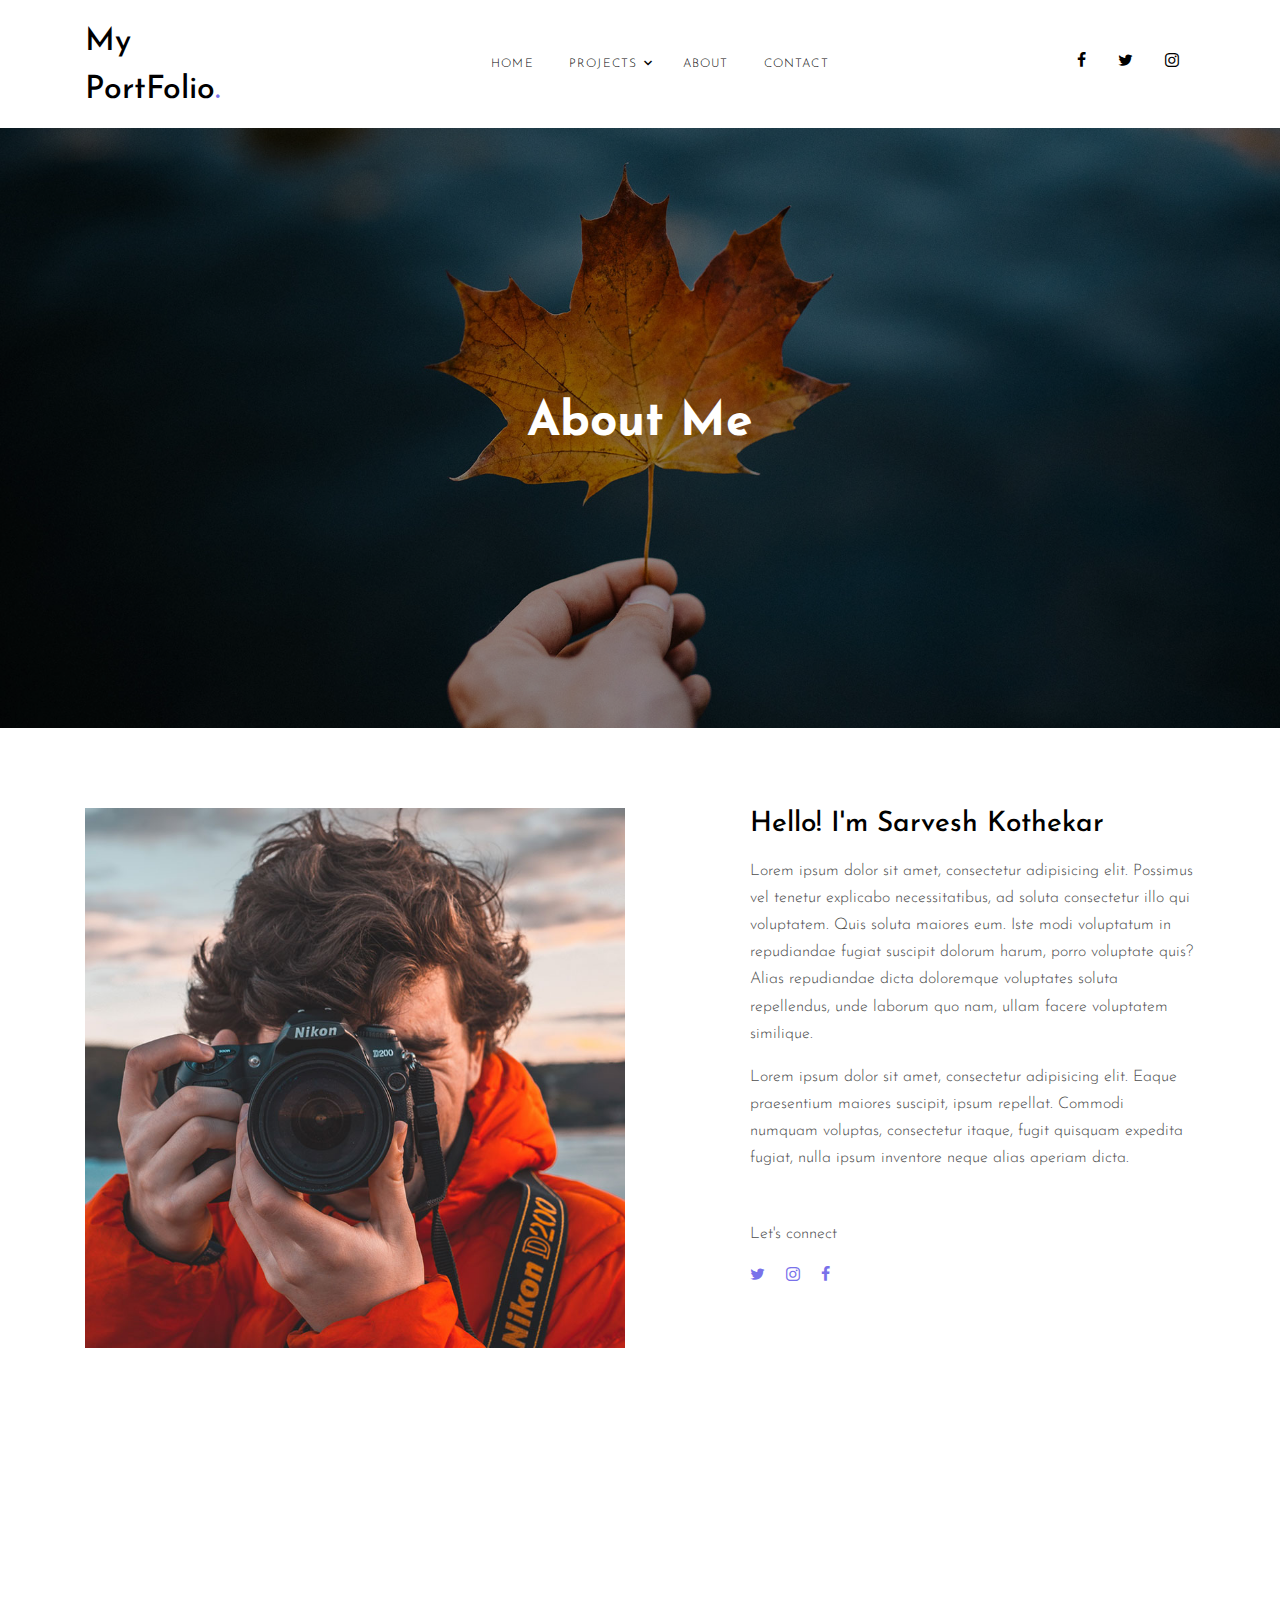
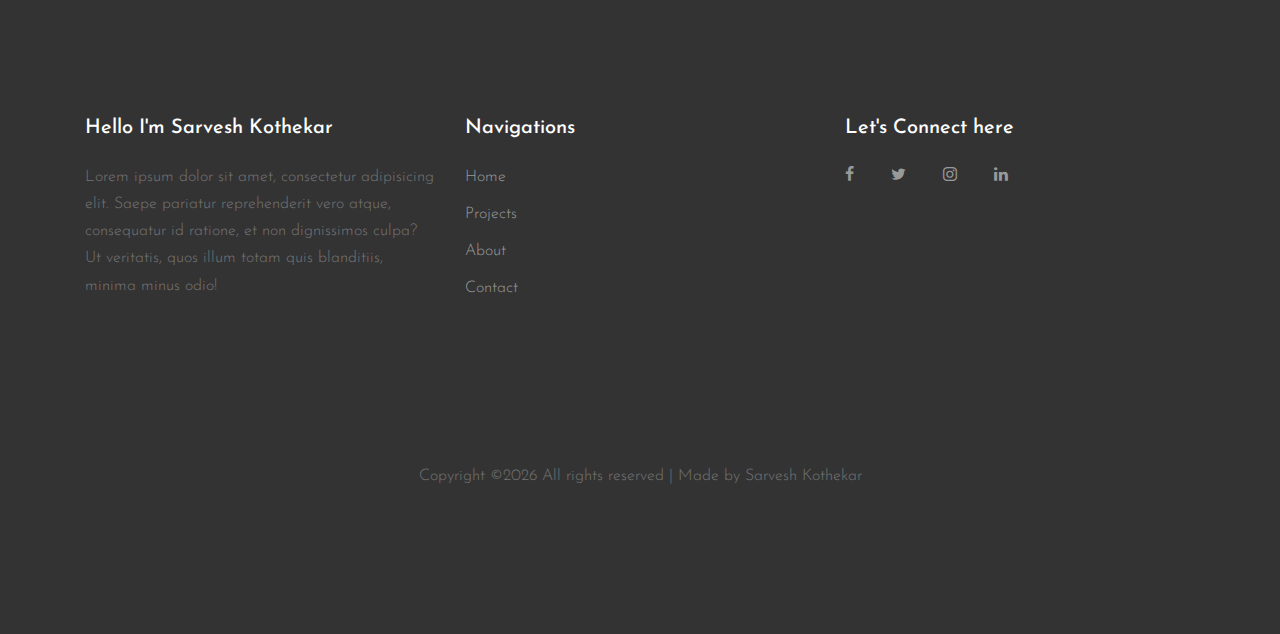
==== about.html @ d14c6260 "second commit" ====
<!DOCTYPE html>
<html lang="en">
  <head>
    <title>Sarvesh Kothekar</title>
    <!-- adding icon here-->
    <link rel = "icon" href =  
    "https://media.geeksforgeeks.org/wp-content/cdn-uploads/gfg_200X200.png" 
            type = "image/x-icon"> 
    <meta charset="utf-8">
    <meta name="viewport" content="width=device-width, initial-scale=1, shrink-to-fit=no">

    <link href="https://fonts.googleapis.com/css?family=Josefin+Sans:300i,400,700" rel="stylesheet">
    <link rel="stylesheet" href="fonts/icomoon/style.css">

    <link rel="stylesheet" href="css/bootstrap.min.css">
    <link rel="stylesheet" href="css/magnific-popup.css">
    <link rel="stylesheet" href="css/jquery-ui.css">
    <link rel="stylesheet" href="css/owl.carousel.min.css">
    <link rel="stylesheet" href="css/owl.theme.default.min.css">

    <link rel="stylesheet" href="css/lightgallery.min.css">    
    
    <link rel="stylesheet" href="css/bootstrap-datepicker.css">

    <link rel="stylesheet" href="fonts/flaticon/font/flaticon.css">
    
    <link rel="stylesheet" href="css/swiper.css">

    <link rel="stylesheet" href="css/aos.css">

    <link rel="stylesheet" href="css/style.css">

     <script type="text/javascript" src="js/jquery-3.3.1.min.js"></script>
  <script>
      $(function(){
        $("#footer").load("footer.html")
      });
  </script>
    
  </head>
  <body>
  
  <div class="site-wrap">

    
    <div class="site-mobile-menu">
      <div class="site-mobile-menu-header">
        <div class="site-mobile-menu-close mt-3">
          <span class="icon-close2 js-menu-toggle"></span>
        </div>
      </div>
      <div class="site-mobile-menu-body"></div>
    </div>
    <header class="site-navbar py-3" role="banner">
      <div class="container">
        <div class="row align-items-center">
        
          <div class="col-6 col-xl-2">
            <h1 class="mb-0"><a href="index.html" class="text-black h2 mb-0">My PortFolio<span class="text-primary">.</span></a></h1>
          </div>
          <div class="col-10 col-md-8 d-none d-xl-block">
            <nav class="site-navigation position-relative text-right text-lg-center" role="navigation">
  
              <ul class="site-menu js-clone-nav mx-auto d-none d-lg-block">
                <li ><a href="index.html">Home</a></li>
                <li class="has-children">
                  <a href="#">Projects</a>
                  <ul class="dropdown">
                    <li><a href="appDevPage.html">App development</a></li>
                    <li><a href="graphicPage.html">Graphics</a></li>
                  </ul>
                </li>
              
                <li><a href="about.html">About</a></li>
                <li><a href="contact.html">Contact</a></li>
              </ul>
            </nav>
          </div>
  
          <div class="col-6 col-xl-2 text-right">
            <div class="d-none d-xl-inline-block">
              <ul class="site-menu js-clone-nav ml-auto list-unstyled d-flex text-right mb-0" data-class="social">
                <li>
                  <a href="https://www.facebook.com/sarvesh.kothekar/" class="pl-0 pr-3" target="_blank"><span class="icon-facebook"></span></a>
                </li>
                <li>
                  <a href="https://twitter.com/KothekarSarvesh" class="pl-3 pr-3" target="_blank"><span class="icon-twitter"></span></a>
                </li>
                <li>
                  <a href="https://www.instagram.com/_bunty_07/" class="pl-3 pr-3" target="_blank"><span class="icon-instagram"></span></a>
                </li>
          
              </ul>
            </div>
  
            <div class="d-inline-block d-xl-none ml-md-0 mr-auto py-3" style="position: relative; top: 3px;"><a href="#" class="site-menu-toggle js-menu-toggle text-black"><span class="icon-menu h3"></span></a></div>
  
          </div>

        </div>
      </div>
      </header>


    <div class="site-blocks-cover overlay inner-page-cover" style="background-image: url('images/hero_bg_2.jpg');" data-stellar-background-ratio="0.5">
      <div class="container">
        <div class="row align-items-center justify-content-center">
          <div class="col-md-7 text-center" data-aos="fade-up">
            <h1>About Me</h1>
          </div>
        </div>
      </div>
    </div>

  

    <div class="site-section" data-aos="fade">
      <div class="container">
        <div class="row mb-5">
            <div class="col-md-6  mb-5">
              <img src="images/person_7.jpg" alt="Images" class="img-fluid">
            </div>
            <div class="col-md-5 ml-auto">
              <h3 class="text-black mb-3">Hello! I'm Sarvesh Kothekar</h3>
              <p>Lorem ipsum dolor sit amet, consectetur adipisicing elit. Possimus vel tenetur explicabo necessitatibus, ad soluta consectetur illo qui voluptatem. Quis soluta maiores eum. Iste modi voluptatum in repudiandae fugiat suscipit dolorum harum, porro voluptate quis? Alias repudiandae dicta doloremque voluptates soluta repellendus, unde laborum quo nam, ullam facere voluptatem similique.</p>
              <p>Lorem ipsum dolor sit amet, consectetur adipisicing elit. Eaque praesentium maiores suscipit, ipsum repellat. Commodi numquam voluptas, consectetur itaque, fugit quisquam expedita fugiat, nulla ipsum inventore neque alias aperiam dicta.</p>
              <p class="mt-5 mb-3">Let's connect</p>
              <p>
                <a href="https://twitter.com/KothekarSarvesh" class="pr-2"><span class="icon-twitter"></span></a>
                <a href="https://www.instagram.com/_bunty_07/" class="p-2"><span class="icon-instagram"></span></a>
                <a href="https://www.facebook.com/sarvesh.kothekar" class="p-2"><span class="icon-facebook"></span></a>
              </p>
            </div>
          </div>
      </div>
    </div>

    <div class="site-section pt-0" data-aos="fade">
      <div class="container">
        <div class="row">
          <div class="col-md-12 mb-5">
            <h2 class="text-black">My Skills</h2>
          </div>
        </div>
        <div class="row">
          <div class="col-md-12">
            <h2 class="h5">Android development(java)</h2>
            <div class="progress mb-4">
              <div class="progress-bar" role="progressbar" style="width: 80%;" aria-valuenow="80" aria-valuemin="0" aria-valuemax="100">80%</div>
            </div>
            <h2 class="h5">Cross-platform app(Flutter)</h2>
            <div class="progress mb-4">
              <div class="progress-bar" role="progressbar" style="width: 60%;" aria-valuenow="60" aria-valuemin="0" aria-valuemax="100">60%</div>
            </div>
            <h2 class="h5">Adobe Photoshop</h2>
            <div class="progress mb-4">
              <div class="progress-bar" role="progressbar" style="width: 80%;" aria-valuenow="80" aria-valuemin="0" aria-valuemax="100">80%</div>
            </div>
            <h2 class="h5">Adobe Illustrator</h2>
            <div class="progress mb-4">
              <div class="progress-bar" role="progressbar" style="width: 75%;" aria-valuenow="75" aria-valuemin="0" aria-valuemax="100">75%</div>
            </div>
          </div>
        </div>
      </div>
    </div>

   <!-- <div class="py-5 site-block-testimonial" style="background-image: url('images/hero_bg_1.jpg');" data-stellar-background-ratio="0.5">
     <div class="container">
       <div class="row block-13 mb-5">
         <div class="col-md-12 text-center">
           <div class="nonloop-block-13 owl-carousel">
              <div class="block-testimony">
                <img src="images/person_1.jpg" alt="Image" class="img-fluid">
                <p>&ldquo;Lorem ipsum dolor sit amet, consectetur adipisicing elit. Provident suscipit dicta repellat, sit aut at nulla quam sed, neque voluptatum deserunt, vero ipsum natus sint culpa illo. Vel, sed, assumenda.&rdquo;</p>
                <p class="small">&mdash; Marrygrace Woodland</p>
              </div>
              <div class="block-testimony">
                <img src="images/person_2.jpg" alt="Image" class="img-fluid">
                <p>&ldquo;Lorem ipsum dolor sit amet, consectetur adipisicing elit. Provident suscipit dicta repellat, sit aut at nulla quam sed, neque voluptatum deserunt, vero ipsum natus sint culpa illo. Vel, sed, assumenda.&rdquo;</p>
                <p class="small">&mdash; Jean Doe</p>
              </div>
              <div class="block-testimony">
                <img src="images/person_3.jpg" alt="Image" class="img-fluid">
                <p>&ldquo;Lorem ipsum dolor sit amet, consectetur adipisicing elit. Provident suscipit dicta repellat, sit aut at nulla quam sed, neque voluptatum deserunt, vero ipsum natus sint culpa illo. Vel, sed, assumenda.&rdquo;</p>
                <p class="small">&mdash; Ben Smith</p>
              </div>
            </div>
         </div>
       </div>
     </div>
   </div>-->

   <div class="site-section border-bottom">
    <div class="container">
      <div class="row text-center justify-content-center mb-5">
        <div class="col-md-7" data-aos="fade-up">
          <h2>My Projects</h2>
        </div>
      </div>

      <div class="row">
        <div class="col-md-6 col-lg-4" data-aos="fade-up" data-aos-delay="100">
          <a class="image-gradient" href="appDevPage.html">
            <figure>
              <img src="images/img_1.jpg" alt="" class="img-fluid">
            </figure>
            <div class="text">
              <h3>Doctors App</h3>
              <span>(Android)</span>
            </div>
          </a>
        </div>
        <div class="col-md-6 col-lg-4" data-aos="fade-up" data-aos-delay="200">
          <a class="image-gradient" href="appDevPage.html">
            <figure>
              <img src="images/img_2.jpg" alt="" class="img-fluid">
            </figure>
            <div class="text">
              <h3>E-commerce</h3>
              <span>Cross-platform</span>
            </div>
          </a>
        </div>
        <div class="col-md-6 col-lg-4" data-aos="fade-up" data-aos-delay="300">
          <a class="image-gradient" href="appDevPage.html">
            <figure>
              <img src="images/img_3.jpg" alt="" class="img-fluid">
            </figure>
            <div class="text">
              <h3>News App</h3>
              <span>(Android)</span>
            </div>
          </a>
        </div>
        <div class="col-md-6 col-lg-4" data-aos="fade-up" data-aos-delay="400">
          <a class="image-gradient" href="appDevPage.html">
            <figure>
              <img src="images/img_4.jpg" alt="" class="img-fluid">
            </figure>
            <div class="text">
              <h3>Vending machine(GUI)</h3>
              <span>(Android)</span>
            </div>
          </a>
        </div>
        <div class="col-md-6 col-lg-4" data-aos="fade-up" data-aos-delay="500">
          <a class="image-gradient" href="graphicPage.html">
            <figure>
              <img src="images/img_5.jpg" alt="" class="img-fluid">
            </figure>
            <div class="text">
              <h3>Designs</h3>
              <span></span>
            </div>
          </a>
        </div>
       
      </div>
    </div>
  </div>


   <div class="py-3 mb-5 mt-5">
     <div class="container">
       <div class="row">
         <div class="col-md-12 d-md-flex align-items-center">
           <div class="ml-auto text-center text-md-left">
            <a href="contact.html" class="btn btn-danger py-3 px-5 rounded">Hire Me</a>
           </div>
         </div>
       </div>
     </div>
   </div>


  

   <footer class="site-footer">
    <div class="container">
      <div id="footer"></div>
      <div class="row pt-5 mt-5 text-center">
        <div class="col-md-12">
          <p>
          <!-- Link back to Colorlib can't be removed. Template is licensed under CC BY 3.0. -->
          Copyright &copy;<script data-cfasync="false" src="/cdn-cgi/scripts/5c5dd728/cloudflare-static/email-decode.min.js"></script><script>document.write(new Date().getFullYear());</script> All rights reserved | Made by Sarvesh Kothekar
          <!-- Link back to Colorlib can't be removed. Template is licensed under CC BY 3.0. -->
          </p>
        </div>
        
      </div>
    </div>
  </footer>



    
    
  </div>

  <script src="js/jquery-3.3.1.min.js"></script>
  <script src="js/jquery-migrate-3.0.1.min.js"></script>
  <script src="js/jquery-ui.js"></script>
  <script src="js/popper.min.js"></script>
  <script src="js/bootstrap.min.js"></script>
  <script src="js/owl.carousel.min.js"></script>
  <script src="js/jquery.stellar.min.js"></script>
  <script src="js/jquery.countdown.min.js"></script>
  <script src="js/jquery.magnific-popup.min.js"></script>
  <script src="js/bootstrap-datepicker.min.js"></script>
  <script src="js/swiper.min.js"></script>
  <script src="js/aos.js"></script>

  <script src="js/picturefill.min.js"></script>
  <script src="js/lightgallery-all.min.js"></script>
  <script src="js/jquery.mousewheel.min.js"></script>

  <script src="js/main.js"></script>
  
  <script>
    $(document).ready(function(){
      $('#lightgallery').lightGallery();
    });
  </script>
    
  </body>
</html>
---- fonts/icomoon/style.css ----
@font-face {
  font-family: 'icomoon';
  src:  url('fonts/icomoon.eot?10si43');
  src:  url('fonts/icomoon.eot?10si43#iefix') format('embedded-opentype'),
    url('fonts/icomoon.ttf?10si43') format('truetype'),
    url('fonts/icomoon.woff?10si43') format('woff'),
    url('fonts/icomoon.svg?10si43#icomoon') format('svg');
  font-weight: normal;
  font-style: normal;
}

[class^="icon-"], [class*=" icon-"] {
  /* use !important to prevent issues with browser extensions that change fonts */
  font-family: 'icomoon' !important;
  speak: none;
  font-style: normal;
  font-weight: normal;
  font-variant: normal;
  text-transform: none;
  line-height: 1;

  /* Better Font Rendering =========== */
  -webkit-font-smoothing: antialiased;
  -moz-osx-font-smoothing: grayscale;
}

.icon-asterisk:before {
  content: "\f069";
}
.icon-plus:before {
  content: "\f067";
}
.icon-question:before {
  content: "\f128";
}
.icon-minus:before {
  content: "\f068";
}
.icon-glass:before {
  content: "\f000";
}
.icon-music:before {
  content: "\f001";
}
.icon-search:before {
  content: "\f002";
}
.icon-envelope-o:before {
  content: "\f003";
}
.icon-heart:before {
  content: "\f004";
}
.icon-star:before {
  content: "\f005";
}
.icon-star-o:before {
  content: "\f006";
}
.icon-user:before {
  content: "\f007";
}
.icon-film:before {
  content: "\f008";
}
.icon-th-large:before {
  content: "\f009";
}
.icon-th:before {
  content: "\f00a";
}
.icon-th-list:before {
  content: "\f00b";
}
.icon-check:before {
  content: "\f00c";
}
.icon-close:before {
  content: "\f00d";
}
.icon-remove:before {
  content: "\f00d";
}
.icon-times:before {
  content: "\f00d";
}
.icon-search-plus:before {
  content: "\f00e";
}
.icon-search-minus:before {
  content: "\f010";
}
.icon-power-off:before {
  content: "\f011";
}
.icon-signal:before {
  content: "\f012";
}
.icon-cog:before {
  content: "\f013";
}
.icon-gear:before {
  content: "\f013";
}
.icon-trash-o:before {
  content: "\f014";
}
.icon-home:before {
  content: "\f015";
}
.icon-file-o:before {
  content: "\f016";
}
.icon-clock-o:before {
  content: "\f017";
}
.icon-road:before {
  content: "\f018";
}
.icon-download:before {
  content: "\f019";
}
.icon-arrow-circle-o-down:before {
  content: "\f01a";
}
.icon-arrow-circle-o-up:before {
  content: "\f01b";
}
.icon-inbox:before {
  content: "\f01c";
}
.icon-play-circle-o:before {
  content: "\f01d";
}
.icon-repeat:before {
  content: "\f01e";
}
.icon-rotate-right:before {
  content: "\f01e";
}
.icon-refresh:before {
  content: "\f021";
}
.icon-list-alt:before {
  content: "\f022";
}
.icon-lock:before {
  content: "\f023";
}
.icon-flag:before {
  content: "\f024";
}
.icon-headphones:before {
  content: "\f025";
}
.icon-volume-off:before {
  content: "\f026";
}
.icon-volume-down:before {
  content: "\f027";
}
.icon-volume-up:before {
  content: "\f028";
}
.icon-qrcode:before {
  content: "\f029";
}
.icon-barcode:before {
  content: "\f02a";
}
.icon-tag:before {
  content: "\f02b";
}
.icon-tags:before {
  content: "\f02c";
}
.icon-book:before {
  content: "\f02d";
}
.icon-bookmark:before {
  content: "\f02e";
}
.icon-print:before {
  content: "\f02f";
}
.icon-camera:before {
  content: "\f030";
}
.icon-font:before {
  content: "\f031";
}
.icon-bold:before {
  content: "\f032";
}
.icon-italic:before {
  content: "\f033";
}
.icon-text-height:before {
  content: "\f034";
}
.icon-text-width:before {
  content: "\f035";
}
.icon-align-left:before {
  content: "\f036";
}
.icon-align-center:before {
  content: "\f037";
}
.icon-align-right:before {
  content: "\f038";
}
.icon-align-justify:before {
  content: "\f039";
}
.icon-list:before {
  content: "\f03a";
}
.icon-dedent:before {
  content: "\f03b";
}
.icon-outdent:before {
  content: "\f03b";
}
.icon-indent:before {
  content: "\f03c";
}
.icon-video-camera:before {
  content: "\f03d";
}
.icon-image:before {
  content: "\f03e";
}
.icon-photo:before {
  content: "\f03e";
}
.icon-picture-o:before {
  content: "\f03e";
}
.icon-pencil:before {
  content: "\f040";
}
.icon-map-marker:before {
  content: "\f041";
}
.icon-adjust:before {
  content: "\f042";
}
.icon-tint:before {
  content: "\f043";
}
.icon-edit:before {
  content: "\f044";
}
.icon-pencil-square-o:before {
  content: "\f044";
}
.icon-share-square-o:before {
  content: "\f045";
}
.icon-check-square-o:before {
  content: "\f046";
}
.icon-arrows:before {
  content: "\f047";
}
.icon-step-backward:before {
  content: "\f048";
}
.icon-fast-backward:before {
  content: "\f049";
}
.icon-backward:before {
  content: "\f04a";
}
.icon-play:before {
  content: "\f04b";
}
.icon-pause:before {
  content: "\f04c";
}
.icon-stop:before {
  content: "\f04d";
}
.icon-forward:before {
  content: "\f04e";
}
.icon-fast-forward:before {
  content: "\f050";
}
.icon-step-forward:before {
  content: "\f051";
}
.icon-eject:before {
  content: "\f052";
}
.icon-chevron-left:before {
  content: "\f053";
}
.icon-chevron-right:before {
  content: "\f054";
}
.icon-plus-circle:before {
  content: "\f055";
}
.icon-minus-circle:before {
  content: "\f056";
}
.icon-times-circle:before {
  content: "\f057";
}
.icon-check-circle:before {
  content: "\f058";
}
.icon-question-circle:before {
  content: "\f059";
}
.icon-info-circle:before {
  content: "\f05a";
}
.icon-crosshairs:before {
  content: "\f05b";
}
.icon-times-circle-o:before {
  content: "\f05c";
}
.icon-check-circle-o:before {
  content: "\f05d";
}
.icon-ban:before {
  content: "\f05e";
}
.icon-arrow-left:before {
  content: "\f060";
}
.icon-arrow-right:before {
  content: "\f061";
}
.icon-arrow-up:before {
  content: "\f062";
}
.icon-arrow-down:before {
  content: "\f063";
}
.icon-mail-forward:before {
  content: "\f064";
}
.icon-share:before {
  content: "\f064";
}
.icon-expand:before {
  content: "\f065";
}
.icon-compress:before {
  content: "\f066";
}
.icon-exclamation-circle:before {
  content: "\f06a";
}
.icon-gift:before {
  content: "\f06b";
}
.icon-leaf:before {
  content: "\f06c";
}
.icon-fire:before {
  content: "\f06d";
}
.icon-eye:before {
  content: "\f06e";
}
.icon-eye-slash:before {
  content: "\f070";
}
.icon-exclamation-triangle:before {
  content: "\f071";
}
.icon-warning:before {
  content: "\f071";
}
.icon-plane:before {
  content: "\f072";
}
.icon-calendar:before {
  content: "\f073";
}
.icon-random:before {
  content: "\f074";
}
.icon-comment:before {
  content: "\f075";
}
.icon-magnet:before {
  content: "\f076";
}
.icon-chevron-up:before {
  content: "\f077";
}
.icon-chevron-down:before {
  content: "\f078";
}
.icon-retweet:before {
  content: "\f079";
}
.icon-shopping-cart:before {
  content: "\f07a";
}
.icon-folder:before {
  content: "\f07b";
}
.icon-folder-open:before {
  content: "\f07c";
}
.icon-arrows-v:before {
  content: "\f07d";
}
.icon-arrows-h:before {
  content: "\f07e";
}
.icon-bar-chart:before {
  content: "\f080";
}
.icon-bar-chart-o:before {
  content: "\f080";
}
.icon-twitter-square:before {
  content: "\f081";
}
.icon-facebook-square:before {
  content: "\f082";
}
.icon-camera-retro:before {
  content: "\f083";
}
.icon-key:before {
  content: "\f084";
}
.icon-cogs:before {
  content: "\f085";
}
.icon-gears:before {
  content: "\f085";
}
.icon-comments:before {
  content: "\f086";
}
.icon-thumbs-o-up:before {
  content: "\f087";
}
.icon-thumbs-o-down:before {
  content: "\f088";
}
.icon-star-half:before {
  content: "\f089";
}
.icon-heart-o:before {
  content: "\f08a";
}
.icon-sign-out:before {
  content: "\f08b";
}
.icon-linkedin-square:before {
  content: "\f08c";
}
.icon-thumb-tack:before {
  content: "\f08d";
}
.icon-external-link:before {
  content: "\f08e";
}
.icon-sign-in:before {
  content: "\f090";
}
.icon-trophy:before {
  content: "\f091";
}
.icon-github-square:before {
  content: "\f092";
}
.icon-upload:before {
  content: "\f093";
}
.icon-lemon-o:before {
  content: "\f094";
}
.icon-phone:before {
  content: "\f095";
}
.icon-square-o:before {
  content: "\f096";
}
.icon-bookmark-o:before {
  content: "\f097";
}
.icon-phone-square:before {
  content: "\f098";
}
.icon-twitter:before {
  content: "\f099";
}
.icon-facebook:before {
  content: "\f09a";
}
.icon-facebook-f:before {
  content: "\f09a";
}
.icon-github:before {
  content: "\f09b";
}
.icon-unlock:before {
  content: "\f09c";
}
.icon-credit-card:before {
  content: "\f09d";
}
.icon-feed:before {
  content: "\f09e";
}
.icon-rss:before {
  content: "\f09e";
}
.icon-hdd-o:before {
  content: "\f0a0";
}
.icon-bullhorn:before {
  content: "\f0a1";
}
.icon-bell-o:before {
  content: "\f0a2";
}
.icon-certificate:before {
  content: "\f0a3";
}
.icon-hand-o-right:before {
  content: "\f0a4";
}
.icon-hand-o-left:before {
  content: "\f0a5";
}
.icon-hand-o-up:before {
  content: "\f0a6";
}
.icon-hand-o-down:before {
  content: "\f0a7";
}
.icon-arrow-circle-left:before {
  content: "\f0a8";
}
.icon-arrow-circle-right:before {
  content: "\f0a9";
}
.icon-arrow-circle-up:before {
  content: "\f0aa";
}
.icon-arrow-circle-down:before {
  content: "\f0ab";
}
.icon-globe:before {
  content: "\f0ac";
}
.icon-wrench:before {
  content: "\f0ad";
}
.icon-tasks:before {
  content: "\f0ae";
}
.icon-filter:before {
  content: "\f0b0";
}
.icon-briefcase:before {
  content: "\f0b1";
}
.icon-arrows-alt:before {
  content: "\f0b2";
}
.icon-group:before {
  content: "\f0c0";
}
.icon-users:before {
  content: "\f0c0";
}
.icon-chain:before {
  content: "\f0c1";
}
.icon-link:before {
  content: "\f0c1";
}
.icon-cloud:before {
  content: "\f0c2";
}
.icon-flask:before {
  content: "\f0c3";
}
.icon-cut:before {
  content: "\f0c4";
}
.icon-scissors:before {
  content: "\f0c4";
}
.icon-copy:before {
  content: "\f0c5";
}
.icon-files-o:before {
  content: "\f0c5";
}
.icon-paperclip:before {
  content: "\f0c6";
}
.icon-floppy-o:before {
  content: "\f0c7";
}
.icon-save:before {
  content: "\f0c7";
}
.icon-square:before {
  content: "\f0c8";
}
.icon-bars:before {
  content: "\f0c9";
}
.icon-navicon:before {
  content: "\f0c9";
}
.icon-reorder:before {
  content: "\f0c9";
}
.icon-list-ul:before {
  content: "\f0ca";
}
.icon-list-ol:before {
  content: "\f0cb";
}
.icon-strikethrough:before {
  content: "\f0cc";
}
.icon-underline:before {
  content: "\f0cd";
}
.icon-table:before {
  content: "\f0ce";
}
.icon-magic:before {
  content: "\f0d0";
}
.icon-truck:before {
  content: "\f0d1";
}
.icon-pinterest:before {
  content: "\f0d2";
}
.icon-pinterest-square:before {
  content: "\f0d3";
}
.icon-google-plus-square:before {
  content: "\f0d4";
}
.icon-google-plus:before {
  content: "\f0d5";
}
.icon-money:before {
  content: "\f0d6";
}
.icon-caret-down:before {
  content: "\f0d7";
}
.icon-caret-up:before {
  content: "\f0d8";
}
.icon-caret-left:before {
  content: "\f0d9";
}
.icon-caret-right:before {
  content: "\f0da";
}
.icon-columns:before {
  content: "\f0db";
}
.icon-sort:before {
  content: "\f0dc";
}
.icon-unsorted:before {
  content: "\f0dc";
}
.icon-sort-desc:before {
  content: "\f0dd";
}
.icon-sort-down:before {
  content: "\f0dd";
}
.icon-sort-asc:before {
  content: "\f0de";
}
.icon-sort-up:before {
  content: "\f0de";
}
.icon-envelope:before {
  content: "\f0e0";
}
.icon-linkedin:before {
  content: "\f0e1";
}
.icon-rotate-left:before {
  content: "\f0e2";
}
.icon-undo:before {
  content: "\f0e2";
}
.icon-gavel:before {
  content: "\f0e3";
}
.icon-legal:before {
  content: "\f0e3";
}
.icon-dashboard:before {
  content: "\f0e4";
}
.icon-tachometer:before {
  content: "\f0e4";
}
.icon-comment-o:before {
  content: "\f0e5";
}
.icon-comments-o:before {
  content: "\f0e6";
}
.icon-bolt:before {
  content: "\f0e7";
}
.icon-flash:before {
  content: "\f0e7";
}
.icon-sitemap:before {
  content: "\f0e8";
}
.icon-umbrella:before {
  content: "\f0e9";
}
.icon-clipboard:before {
  content: "\f0ea";
}
.icon-paste:before {
  content: "\f0ea";
}
.icon-lightbulb-o:before {
  content: "\f0eb";
}
.icon-exchange:before {
  content: "\f0ec";
}
.icon-cloud-download:before {
  content: "\f0ed";
}
.icon-cloud-upload:before {
  content: "\f0ee";
}
.icon-user-md:before {
  content: "\f0f0";
}
.icon-stethoscope:before {
  content: "\f0f1";
}
.icon-suitcase:before {
  content: "\f0f2";
}
.icon-bell:before {
  content: "\f0f3";
}
.icon-coffee:before {
  content: "\f0f4";
}
.icon-cutlery:before {
  content: "\f0f5";
}
.icon-file-text-o:before {
  content: "\f0f6";
}
.icon-building-o:before {
  content: "\f0f7";
}
.icon-hospital-o:before {
  content: "\f0f8";
}
.icon-ambulance:before {
  content: "\f0f9";
}
.icon-medkit:before {
  content: "\f0fa";
}
.icon-fighter-jet:before {
  content: "\f0fb";
}
.icon-beer:before {
  content: "\f0fc";
}
.icon-h-square:before {
  content: "\f0fd";
}
.icon-plus-square:before {
  content: "\f0fe";
}
.icon-angle-double-left:before {
  content: "\f100";
}
.icon-angle-double-right:before {
  content: "\f101";
}
.icon-angle-double-up:before {
  content: "\f102";
}
.icon-angle-double-down:before {
  content: "\f103";
}
.icon-angle-left:before {
  content: "\f104";
}
.icon-angle-right:before {
  content: "\f105";
}
.icon-angle-up:before {
  content: "\f106";
}
.icon-angle-down:before {
  content: "\f107";
}
.icon-desktop:before {
  content: "\f108";
}
.icon-laptop:before {
  content: "\f109";
}
.icon-tablet:before {
  content: "\f10a";
}
.icon-mobile:before {
  content: "\f10b";
}
.icon-mobile-phone:before {
  content: "\f10b";
}
.icon-circle-o:before {
  content: "\f10c";
}
.icon-quote-left:before {
  content: "\f10d";
}
.icon-quote-right:before {
  content: "\f10e";
}
.icon-spinner:before {
  content: "\f110";
}
.icon-circle:before {
  content: "\f111";
}
.icon-mail-reply:before {
  content: "\f112";
}
.icon-reply:before {
  content: "\f112";
}
.icon-github-alt:before {
  content: "\f113";
}
.icon-folder-o:before {
  content: "\f114";
}
.icon-folder-open-o:before {
  content: "\f115";
}
.icon-smile-o:before {
  content: "\f118";
}
.icon-frown-o:before {
  content: "\f119";
}
.icon-meh-o:before {
  content: "\f11a";
}
.icon-gamepad:before {
  content: "\f11b";
}
.icon-keyboard-o:before {
  content: "\f11c";
}
.icon-flag-o:before {
  content: "\f11d";
}
.icon-flag-checkered:before {
  content: "\f11e";
}
.icon-terminal:before {
  content: "\f120";
}
.icon-code:before {
  content: "\f121";
}
.icon-mail-reply-all:before {
  content: "\f122";
}
.icon-reply-all:before {
  content: "\f122";
}
.icon-star-half-empty:before {
  content: "\f123";
}
.icon-star-half-full:before {
  content: "\f123";
}
.icon-star-half-o:before {
  content: "\f123";
}
.icon-location-arrow:before {
  content: "\f124";
}
.icon-crop:before {
  content: "\f125";
}
.icon-code-fork:before {
  content: "\f126";
}
.icon-chain-broken:before {
  content: "\f127";
}
.icon-unlink:before {
  content: "\f127";
}
.icon-info:before {
  content: "\f129";
}
.icon-exclamation:before {
  content: "\f12a";
}
.icon-superscript:before {
  content: "\f12b";
}
.icon-subscript:before {
  content: "\f12c";
}
.icon-eraser:before {
  content: "\f12d";
}
.icon-puzzle-piece:before {
  content: "\f12e";
}
.icon-microphone:before {
  content: "\f130";
}
.icon-microphone-slash:before {
  content: "\f131";
}
.icon-shield:before {
  content: "\f132";
}
.icon-calendar-o:before {
  content: "\f133";
}
.icon-fire-extinguisher:before {
  content: "\f134";
}
.icon-rocket:before {
  content: "\f135";
}
.icon-maxcdn:before {
  content: "\f136";
}
.icon-chevron-circle-left:before {
  content: "\f137";
}
.icon-chevron-circle-right:before {
  content: "\f138";
}
.icon-chevron-circle-up:before {
  content: "\f139";
}
.icon-chevron-circle-down:before {
  content: "\f13a";
}
.icon-html5:before {
  content: "\f13b";
}
.icon-css3:before {
  content: "\f13c";
}
.icon-anchor:before {
  content: "\f13d";
}
.icon-unlock-alt:before {
  content: "\f13e";
}
.icon-bullseye:before {
  content: "\f140";
}
.icon-ellipsis-h:before {
  content: "\f141";
}
.icon-ellipsis-v:before {
  content: "\f142";
}
.icon-rss-square:before {
  content: "\f143";
}
.icon-play-circle:before {
  content: "\f144";
}
.icon-ticket:before {
  content: "\f145";
}
.icon-minus-square:before {
  content: "\f146";
}
.icon-minus-square-o:before {
  content: "\f147";
}
.icon-level-up:before {
  content: "\f148";
}
.icon-level-down:before {
  content: "\f149";
}
.icon-check-square:before {
  content: "\f14a";
}
.icon-pencil-square:before {
  content: "\f14b";
}
.icon-external-link-square:before {
  content: "\f14c";
}
.icon-share-square:before {
  content: "\f14d";
}
.icon-compass:before {
  content: "\f14e";
}
.icon-caret-square-o-down:before {
  content: "\f150";
}
.icon-toggle-down:before {
  content: "\f150";
}
.icon-caret-square-o-up:before {
  content: "\f151";
}
.icon-toggle-up:before {
  content: "\f151";
}
.icon-caret-square-o-right:before {
  content: "\f152";
}
.icon-toggle-right:before {
  content: "\f152";
}
.icon-eur:before {
  content: "\f153";
}
.icon-euro:before {
  content: "\f153";
}
.icon-gbp:before {
  content: "\f154";
}
.icon-dollar:before {
  content: "\f155";
}
.icon-usd:before {
  content: "\f155";
}
.icon-inr:before {
  content: "\f156";
}
.icon-rupee:before {
  content: "\f156";
}
.icon-cny:before {
  content: "\f157";
}
.icon-jpy:before {
  content: "\f157";
}
.icon-rmb:before {
  content: "\f157";
}
.icon-yen:before {
  content: "\f157";
}
.icon-rouble:before {
  content: "\f158";
}
.icon-rub:before {
  content: "\f158";
}
.icon-ruble:before {
  content: "\f158";
}
.icon-krw:before {
  content: "\f159";
}
.icon-won:before {
  content: "\f159";
}
.icon-bitcoin:before {
  content: "\f15a";
}
.icon-btc:before {
  content: "\f15a";
}
.icon-file:before {
  content: "\f15b";
}
.icon-file-text:before {
  content: "\f15c";
}
.icon-sort-alpha-asc:before {
  content: "\f15d";
}
.icon-sort-alpha-desc:before {
  content: "\f15e";
}
.icon-sort-amount-asc:before {
  content: "\f160";
}
.icon-sort-amount-desc:before {
  content: "\f161";
}
.icon-sort-numeric-asc:before {
  content: "\f162";
}
.icon-sort-numeric-desc:before {
  content: "\f163";
}
.icon-thumbs-up:before {
  content: "\f164";
}
.icon-thumbs-down:before {
  content: "\f165";
}
.icon-youtube-square:before {
  content: "\f166";
}
.icon-youtube:before {
  content: "\f167";
}
.icon-xing:before {
  content: "\f168";
}
.icon-xing-square:before {
  content: "\f169";
}
.icon-youtube-play:before {
  content: "\f16a";
}
.icon-dropbox:before {
  content: "\f16b";
}
.icon-stack-overflow:before {
  content: "\f16c";
}
.icon-instagram:before {
  content: "\f16d";
}
.icon-flickr:before {
  content: "\f16e";
}
.icon-adn:before {
  content: "\f170";
}
.icon-bitbucket:before {
  content: "\f171";
}
.icon-bitbucket-square:before {
  content: "\f172";
}
.icon-tumblr:before {
  content: "\f173";
}
.icon-tumblr-square:before {
  content: "\f174";
}
.icon-long-arrow-down:before {
  content: "\f175";
}
.icon-long-arrow-up:before {
  content: "\f176";
}
.icon-long-arrow-left:before {
  content: "\f177";
}
.icon-long-arrow-right:before {
  content: "\f178";
}
.icon-apple:before {
  content: "\f179";
}
.icon-windows:before {
  content: "\f17a";
}
.icon-android:before {
  content: "\f17b";
}
.icon-linux:before {
  content: "\f17c";
}
.icon-dribbble:before {
  content: "\f17d";
}
.icon-skype:before {
  content: "\f17e";
}
.icon-foursquare:before {
  content: "\f180";
}
.icon-trello:before {
  content: "\f181";
}
.icon-female:before {
  content: "\f182";
}
.icon-male:before {
  content: "\f183";
}
.icon-gittip:before {
  content: "\f184";
}
.icon-gratipay:before {
  content: "\f184";
}
.icon-sun-o:before {
  content: "\f185";
}
.icon-moon-o:before {
  content: "\f186";
}
.icon-archive:before {
  content: "\f187";
}
.icon-bug:before {
  content: "\f188";
}
.icon-vk:before {
  content: "\f189";
}
.icon-weibo:before {
  content: "\f18a";
}
.icon-renren:before {
  content: "\f18b";
}
.icon-pagelines:before {
  content: "\f18c";
}
.icon-stack-exchange:before {
  content: "\f18d";
}
.icon-arrow-circle-o-right:before {
  content: "\f18e";
}
.icon-arrow-circle-o-left:before {
  content: "\f190";
}
.icon-caret-square-o-left:before {
  content: "\f191";
}
.icon-toggle-left:before {
  content: "\f191";
}
.icon-dot-circle-o:before {
  content: "\f192";
}
.icon-wheelchair:before {
  content: "\f193";
}
.icon-vimeo-square:before {
  content: "\f194";
}
.icon-try:before {
  content: "\f195";
}
.icon-turkish-lira:before {
  content: "\f195";
}
.icon-plus-square-o:before {
  content: "\f196";
}
.icon-space-shuttle:before {
  content: "\f197";
}
.icon-slack:before {
  content: "\f198";
}
.icon-envelope-square:before {
  content: "\f199";
}
.icon-wordpress:before {
  content: "\f19a";
}
.icon-openid:before {
  content: "\f19b";
}
.icon-bank:before {
  content: "\f19c";
}
.icon-institution:before {
  content: "\f19c";
}
.icon-university:before {
  content: "\f19c";
}
.icon-graduation-cap:before {
  content: "\f19d";
}
.icon-mortar-board:before {
  content: "\f19d";
}
.icon-yahoo:before {
  content: "\f19e";
}
.icon-google:before {
  content: "\f1a0";
}
.icon-reddit:before {
  content: "\f1a1";
}
.icon-reddit-square:before {
  content: "\f1a2";
}
.icon-stumbleupon-circle:before {
  content: "\f1a3";
}
.icon-stumbleupon:before {
  content: "\f1a4";
}
.icon-delicious:before {
  content: "\f1a5";
}
.icon-digg:before {
  content: "\f1a6";
}
.icon-pied-piper-pp:before {
  content: "\f1a7";
}
.icon-pied-piper-alt:before {
  content: "\f1a8";
}
.icon-drupal:before {
  content: "\f1a9";
}
.icon-joomla:before {
  content: "\f1aa";
}
.icon-language:before {
  content: "\f1ab";
}
.icon-fax:before {
  content: "\f1ac";
}
.icon-building:before {
  content: "\f1ad";
}
.icon-child:before {
  content: "\f1ae";
}
.icon-paw:before {
  content: "\f1b0";
}
.icon-spoon:before {
  content: "\f1b1";
}
.icon-cube:before {
  content: "\f1b2";
}
.icon-cubes:before {
  content: "\f1b3";
}
.icon-behance:before {
  content: "\f1b4";
}
.icon-behance-square:before {
  content: "\f1b5";
}
.icon-steam:before {
  content: "\f1b6";
}
.icon-steam-square:before {
  content: "\f1b7";
}
.icon-recycle:before {
  content: "\f1b8";
}
.icon-automobile:before {
  content: "\f1b9";
}
.icon-car:before {
  content: "\f1b9";
}
.icon-cab:before {
  content: "\f1ba";
}
.icon-taxi:before {
  content: "\f1ba";
}
.icon-tree:before {
  content: "\f1bb";
}
.icon-spotify:before {
  content: "\f1bc";
}
.icon-deviantart:before {
  content: "\f1bd";
}
.icon-soundcloud:before {
  content: "\f1be";
}
.icon-database:before {
  content: "\f1c0";
}
.icon-file-pdf-o:before {
  content: "\f1c1";
}
.icon-file-word-o:before {
  content: "\f1c2";
}
.icon-file-excel-o:before {
  content: "\f1c3";
}
.icon-file-powerpoint-o:before {
  content: "\f1c4";
}
.icon-file-image-o:before {
  content: "\f1c5";
}
.icon-file-photo-o:before {
  content: "\f1c5";
}
.icon-file-picture-o:before {
  content: "\f1c5";
}
.icon-file-archive-o:before {
  content: "\f1c6";
}
.icon-file-zip-o:before {
  content: "\f1c6";
}
.icon-file-audio-o:before {
  content: "\f1c7";
}
.icon-file-sound-o:before {
  content: "\f1c7";
}
.icon-file-movie-o:before {
  content: "\f1c8";
}
.icon-file-video-o:before {
  content: "\f1c8";
}
.icon-file-code-o:before {
  content: "\f1c9";
}
.icon-vine:before {
  content: "\f1ca";
}
.icon-codepen:before {
  content: "\f1cb";
}
.icon-jsfiddle:before {
  content: "\f1cc";
}
.icon-life-bouy:before {
  content: "\f1cd";
}
.icon-life-buoy:before {
  content: "\f1cd";
}
.icon-life-ring:before {
  content: "\f1cd";
}
.icon-life-saver:before {
  content: "\f1cd";
}
.icon-support:before {
  content: "\f1cd";
}
.icon-circle-o-notch:before {
  content: "\f1ce";
}
.icon-ra:before {
  content: "\f1d0";
}
.icon-rebel:before {
  content: "\f1d0";
}
.icon-resistance:before {
  content: "\f1d0";
}
.icon-empire:before {
  content: "\f1d1";
}
.icon-ge:before {
  content: "\f1d1";
}
.icon-git-square:before {
  content: "\f1d2";
}
.icon-git:before {
  content: "\f1d3";
}
.icon-hacker-news:before {
  content: "\f1d4";
}
.icon-y-combinator-square:before {
  content: "\f1d4";
}
.icon-yc-square:before {
  content: "\f1d4";
}
.icon-tencent-weibo:before {
  content: "\f1d5";
}
.icon-qq:before {
  content: "\f1d6";
}
.icon-wechat:before {
  content: "\f1d7";
}
.icon-weixin:before {
  content: "\f1d7";
}
.icon-paper-plane:before {
  content: "\f1d8";
}
.icon-send:before {
  content: "\f1d8";
}
.icon-paper-plane-o:before {
  content: "\f1d9";
}
.icon-send-o:before {
  content: "\f1d9";
}
.icon-history:before {
  content: "\f1da";
}
.icon-circle-thin:before {
  content: "\f1db";
}
.icon-header:before {
  content: "\f1dc";
}
.icon-paragraph:before {
  content: "\f1dd";
}
.icon-sliders:before {
  content: "\f1de";
}
.icon-share-alt:before {
  content: "\f1e0";
}
.icon-share-alt-square:before {
  content: "\f1e1";
}
.icon-bomb:before {
  content: "\f1e2";
}
.icon-futbol-o:before {
  content: "\f1e3";
}
.icon-soccer-ball-o:before {
  content: "\f1e3";
}
.icon-tty:before {
  content: "\f1e4";
}
.icon-binoculars:before {
  content: "\f1e5";
}
.icon-plug:before {
  content: "\f1e6";
}
.icon-slideshare:before {
  content: "\f1e7";
}
.icon-twitch:before {
  content: "\f1e8";
}
.icon-yelp:before {
  content: "\f1e9";
}
.icon-newspaper-o:before {
  content: "\f1ea";
}
.icon-wifi:before {
  content: "\f1eb";
}
.icon-calculator:before {
  content: "\f1ec";
}
.icon-paypal:before {
  content: "\f1ed";
}
.icon-google-wallet:before {
  content: "\f1ee";
}
.icon-cc-visa:before {
  content: "\f1f0";
}
.icon-cc-mastercard:before {
  content: "\f1f1";
}
.icon-cc-discover:before {
  content: "\f1f2";
}
.icon-cc-amex:before {
  content: "\f1f3";
}
.icon-cc-paypal:before {
  content: "\f1f4";
}
.icon-cc-stripe:before {
  content: "\f1f5";
}
.icon-bell-slash:before {
  content: "\f1f6";
}
.icon-bell-slash-o:before {
  content: "\f1f7";
}
.icon-trash:before {
  content: "\f1f8";
}
.icon-copyright:before {
  content: "\f1f9";
}
.icon-at:before {
  content: "\f1fa";
}
.icon-eyedropper:before {
  content: "\f1fb";
}
.icon-paint-brush:before {
  content: "\f1fc";
}
.icon-birthday-cake:before {
  content: "\f1fd";
}
.icon-area-chart:before {
  content: "\f1fe";
}
.icon-pie-chart:before {
  content: "\f200";
}
.icon-line-chart:before {
  content: "\f201";
}
.icon-lastfm:before {
  content: "\f202";
}
.icon-lastfm-square:before {
  content: "\f203";
}
.icon-toggle-off:before {
  content: "\f204";
}
.icon-toggle-on:before {
  content: "\f205";
}
.icon-bicycle:before {
  content: "\f206";
}
.icon-bus:before {
  content: "\f207";
}
.icon-ioxhost:before {
  content: "\f208";
}
.icon-angellist:before {
  content: "\f209";
}
.icon-cc:before {
  content: "\f20a";
}
.icon-ils:before {
  content: "\f20b";
}
.icon-shekel:before {
  content: "\f20b";
}
.icon-sheqel:before {
  content: "\f20b";
}
.icon-meanpath:before {
  content: "\f20c";
}
.icon-buysellads:before {
  content: "\f20d";
}
.icon-connectdevelop:before {
  content: "\f20e";
}
.icon-dashcube:before {
  content: "\f210";
}
.icon-forumbee:before {
  content: "\f211";
}
.icon-leanpub:before {
  content: "\f212";
}
.icon-sellsy:before {
  content: "\f213";
}
.icon-shirtsinbulk:before {
  content: "\f214";
}
.icon-simplybuilt:before {
  content: "\f215";
}
.icon-skyatlas:before {
  content: "\f216";
}
.icon-cart-plus:before {
  content: "\f217";
}
.icon-cart-arrow-down:before {
  content: "\f218";
}
.icon-diamond:before {
  content: "\f219";
}
.icon-ship:before {
  content: "\f21a";
}
.icon-user-secret:before {
  content: "\f21b";
}
.icon-motorcycle:before {
  content: "\f21c";
}
.icon-street-view:before {
  content: "\f21d";
}
.icon-heartbeat:before {
  content: "\f21e";
}
.icon-venus:before {
  content: "\f221";
}
.icon-mars:before {
  content: "\f222";
}
.icon-mercury:before {
  content: "\f223";
}
.icon-intersex:before {
  content: "\f224";
}
.icon-transgender:before {
  content: "\f224";
}
.icon-transgender-alt:before {
  content: "\f225";
}
.icon-venus-double:before {
  content: "\f226";
}
.icon-mars-double:before {
  content: "\f227";
}
.icon-venus-mars:before {
  content: "\f228";
}
.icon-mars-stroke:before {
  content: "\f229";
}
.icon-mars-stroke-v:before {
  content: "\f22a";
}
.icon-mars-stroke-h:before {
  content: "\f22b";
}
.icon-neuter:before {
  content: "\f22c";
}
.icon-genderless:before {
  content: "\f22d";
}
.icon-facebook-official:before {
  content: "\f230";
}
.icon-pinterest-p:before {
  content: "\f231";
}
.icon-whatsapp:before {
  content: "\f232";
}
.icon-server:before {
  content: "\f233";
}
.icon-user-plus:before {
  content: "\f234";
}
.icon-user-times:before {
  content: "\f235";
}
.icon-bed:before {
  content: "\f236";
}
.icon-hotel:before {
  content: "\f236";
}
.icon-viacoin:before {
  content: "\f237";
}
.icon-train:before {
  content: "\f238";
}
.icon-subway:before {
  content: "\f239";
}
.icon-medium:before {
  content: "\f23a";
}
.icon-y-combinator:before {
  content: "\f23b";
}
.icon-yc:before {
  content: "\f23b";
}
.icon-optin-monster:before {
  content: "\f23c";
}
.icon-opencart:before {
  content: "\f23d";
}
.icon-expeditedssl:before {
  content: "\f23e";
}
.icon-battery:before {
  content: "\f240";
}
.icon-battery-4:before {
  content: "\f240";
}
.icon-battery-full:before {
  content: "\f240";
}
.icon-battery-3:before {
  content: "\f241";
}
.icon-battery-three-quarters:before {
  content: "\f241";
}
.icon-battery-2:before {
  content: "\f242";
}
.icon-battery-half:before {
  content: "\f242";
}
.icon-battery-1:before {
  content: "\f243";
}
.icon-battery-quarter:before {
  content: "\f243";
}
.icon-battery-0:before {
  content: "\f244";
}
.icon-battery-empty:before {
  content: "\f244";
}
.icon-mouse-pointer:before {
  content: "\f245";
}
.icon-i-cursor:before {
  content: "\f246";
}
.icon-object-group:before {
  content: "\f247";
}
.icon-object-ungroup:before {
  content: "\f248";
}
.icon-sticky-note:before {
  content: "\f249";
}
.icon-sticky-note-o:before {
  content: "\f24a";
}
.icon-cc-jcb:before {
  content: "\f24b";
}
.icon-cc-diners-club:before {
  content: "\f24c";
}
.icon-clone:before {
  content: "\f24d";
}
.icon-balance-scale:before {
  content: "\f24e";
}
.icon-hourglass-o:before {
  content: "\f250";
}
.icon-hourglass-1:before {
  content: "\f251";
}
.icon-hourglass-start:before {
  content: "\f251";
}
.icon-hourglass-2:before {
  content: "\f252";
}
.icon-hourglass-half:before {
  content: "\f252";
}
.icon-hourglass-3:before {
  content: "\f253";
}
.icon-hourglass-end:before {
  content: "\f253";
}
.icon-hourglass:before {
  content: "\f254";
}
.icon-hand-grab-o:before {
  content: "\f255";
}
.icon-hand-rock-o:before {
  content: "\f255";
}
.icon-hand-paper-o:before {
  content: "\f256";
}
.icon-hand-stop-o:before {
  content: "\f256";
}
.icon-hand-scissors-o:before {
  content: "\f257";
}
.icon-hand-lizard-o:before {
  content: "\f258";
}
.icon-hand-spock-o:before {
  content: "\f259";
}
.icon-hand-pointer-o:before {
  content: "\f25a";
}
.icon-hand-peace-o:before {
  content: "\f25b";
}
.icon-trademark:before {
  content: "\f25c";
}
.icon-registered:before {
  content: "\f25d";
}
.icon-creative-commons:before {
  content: "\f25e";
}
.icon-gg:before {
  content: "\f260";
}
.icon-gg-circle:before {
  content: "\f261";
}
.icon-tripadvisor:before {
  content: "\f262";
}
.icon-odnoklassniki:before {
  content: "\f263";
}
.icon-odnoklassniki-square:before {
  content: "\f264";
}
.icon-get-pocket:before {
  content: "\f265";
}
.icon-wikipedia-w:before {
  content: "\f266";
}
.icon-safari:before {
  content: "\f267";
}
.icon-chrome:before {
  content: "\f268";
}
.icon-firefox:before {
  content: "\f269";
}
.icon-opera:before {
  content: "\f26a";
}
.icon-internet-explorer:before {
  content: "\f26b";
}
.icon-television:before {
  content: "\f26c";
}
.icon-tv:before {
  content: "\f26c";
}
.icon-contao:before {
  content: "\f26d";
}
.icon-500px:before {
  content: "\f26e";
}
.icon-amazon:before {
  content: "\f270";
}
.icon-calendar-plus-o:before {
  content: "\f271";
}
.icon-calendar-minus-o:before {
  content: "\f272";
}
.icon-calendar-times-o:before {
  content: "\f273";
}
.icon-calendar-check-o:before {
  content: "\f274";
}
.icon-industry:before {
  content: "\f275";
}
.icon-map-pin:before {
  content: "\f276";
}
.icon-map-signs:before {
  content: "\f277";
}
.icon-map-o:before {
  content: "\f278";
}
.icon-map:before {
  content: "\f279";
}
.icon-commenting:before {
  content: "\f27a";
}
.icon-commenting-o:before {
  content: "\f27b";
}
.icon-houzz:before {
  content: "\f27c";
}
.icon-vimeo:before {
  content: "\f27d";
}
.icon-black-tie:before {
  content: "\f27e";
}
.icon-fonticons:before {
  content: "\f280";
}
.icon-reddit-alien:before {
  content: "\f281";
}
.icon-edge:before {
  content: "\f282";
}
.icon-credit-card-alt:before {
  content: "\f283";
}
.icon-codiepie:before {
  content: "\f284";
}
.icon-modx:before {
  content: "\f285";
}
.icon-fort-awesome:before {
  content: "\f286";
}
.icon-usb:before {
  content: "\f287";
}
.icon-product-hunt:before {
  content: "\f288";
}
.icon-mixcloud:before {
  content: "\f289";
}
.icon-scribd:before {
  content: "\f28a";
}
.icon-pause-circle:before {
  content: "\f28b";
}
.icon-pause-circle-o:before {
  content: "\f28c";
}
.icon-stop-circle:before {
  content: "\f28d";
}
.icon-stop-circle-o:before {
  content: "\f28e";
}
.icon-shopping-bag:before {
  content: "\f290";
}
.icon-shopping-basket:before {
  content: "\f291";
}
.icon-hashtag:before {
  content: "\f292";
}
.icon-bluetooth:before {
  content: "\f293";
}
.icon-bluetooth-b:before {
  content: "\f294";
}
.icon-percent:before {
  content: "\f295";
}
.icon-gitlab:before {
  content: "\f296";
}
.icon-wpbeginner:before {
  content: "\f297";
}
.icon-wpforms:before {
  content: "\f298";
}
.icon-envira:before {
  content: "\f299";
}
.icon-universal-access:before {
  content: "\f29a";
}
.icon-wheelchair-alt:before {
  content: "\f29b";
}
.icon-question-circle-o:before {
  content: "\f29c";
}
.icon-blind:before {
  content: "\f29d";
}
.icon-audio-description:before {
  content: "\f29e";
}
.icon-volume-control-phone:before {
  content: "\f2a0";
}
.icon-braille:before {
  content: "\f2a1";
}
.icon-assistive-listening-systems:before {
  content: "\f2a2";
}
.icon-american-sign-language-interpreting:before {
  content: "\f2a3";
}
.icon-asl-interpreting:before {
  content: "\f2a3";
}
.icon-deaf:before {
  content: "\f2a4";
}
.icon-deafness:before {
  content: "\f2a4";
}
.icon-hard-of-hearing:before {
  content: "\f2a4";
}
.icon-glide:before {
  content: "\f2a5";
}
.icon-glide-g:before {
  content: "\f2a6";
}
.icon-sign-language:before {
  content: "\f2a7";
}
.icon-signing:before {
  content: "\f2a7";
}
.icon-low-vision:before {
  content: "\f2a8";
}
.icon-viadeo:before {
  content: "\f2a9";
}
.icon-viadeo-square:before {
  content: "\f2aa";
}
.icon-snapchat:before {
  content: "\f2ab";
}
.icon-snapchat-ghost:before {
  content: "\f2ac";
}
.icon-snapchat-square:before {
  content: "\f2ad";
}
.icon-pied-piper:before {
  content: "\f2ae";
}
.icon-first-order:before {
  content: "\f2b0";
}
.icon-yoast:before {
  content: "\f2b1";
}
.icon-themeisle:before {
  content: "\f2b2";
}
.icon-google-plus-circle:before {
  content: "\f2b3";
}
.icon-google-plus-official:before {
  content: "\f2b3";
}
.icon-fa:before {
  content: "\f2b4";
}
.icon-font-awesome:before {
  content: "\f2b4";
}
.icon-handshake-o:before {
  content: "\f2b5";
}
.icon-envelope-open:before {
  content: "\f2b6";
}
.icon-envelope-open-o:before {
  content: "\f2b7";
}
.icon-linode:before {
  content: "\f2b8";
}
.icon-address-book:before {
  content: "\f2b9";
}
.icon-address-book-o:before {
  content: "\f2ba";
}
.icon-address-card:before {
  content: "\f2bb";
}
.icon-vcard:before {
  content: "\f2bb";
}
.icon-address-card-o:before {
  content: "\f2bc";
}
.icon-vcard-o:before {
  content: "\f2bc";
}
.icon-user-circle:before {
  content: "\f2bd";
}
.icon-user-circle-o:before {
  content: "\f2be";
}
.icon-user-o:before {
  content: "\f2c0";
}
.icon-id-badge:before {
  content: "\f2c1";
}
.icon-drivers-license:before {
  content: "\f2c2";
}
.icon-id-card:before {
  content: "\f2c2";
}
.icon-drivers-license-o:before {
  content: "\f2c3";
}
.icon-id-card-o:before {
  content: "\f2c3";
}
.icon-quora:before {
  content: "\f2c4";
}
.icon-free-code-camp:before {
  content: "\f2c5";
}
.icon-telegram:before {
  content: "\f2c6";
}
.icon-thermometer:before {
  content: "\f2c7";
}
.icon-thermometer-4:before {
  content: "\f2c7";
}
.icon-thermometer-full:before {
  content: "\f2c7";
}
.icon-thermometer-3:before {
  content: "\f2c8";
}
.icon-thermometer-three-quarters:before {
  content: "\f2c8";
}
.icon-thermometer-2:before {
  content: "\f2c9";
}
.icon-thermometer-half:before {
  content: "\f2c9";
}
.icon-thermometer-1:before {
  content: "\f2ca";
}
.icon-thermometer-quarter:before {
  content: "\f2ca";
}
.icon-thermometer-0:before {
  content: "\f2cb";
}
.icon-thermometer-empty:before {
  content: "\f2cb";
}
.icon-shower:before {
  content: "\f2cc";
}
.icon-bath:before {
  content: "\f2cd";
}
.icon-bathtub:before {
  content: "\f2cd";
}
.icon-s15:before {
  content: "\f2cd";
}
.icon-podcast:before {
  content: "\f2ce";
}
.icon-window-maximize:before {
  content: "\f2d0";
}
.icon-window-minimize:before {
  content: "\f2d1";
}
.icon-window-restore:before {
  content: "\f2d2";
}
.icon-times-rectangle:before {
  content: "\f2d3";
}
.icon-window-close:before {
  content: "\f2d3";
}
.icon-times-rectangle-o:before {
  content: "\f2d4";
}
.icon-window-close-o:before {
  content: "\f2d4";
}
.icon-bandcamp:before {
  content: "\f2d5";
}
.icon-grav:before {
  content: "\f2d6";
}
.icon-etsy:before {
  content: "\f2d7";
}
.icon-imdb:before {
  content: "\f2d8";
}
.icon-ravelry:before {
  content: "\f2d9";
}
.icon-eercast:before {
  content: "\f2da";
}
.icon-microchip:before {
  content: "\f2db";
}
.icon-snowflake-o:before {
  content: "\f2dc";
}
.icon-superpowers:before {
  content: "\f2dd";
}
.icon-wpexplorer:before {
  content: "\f2de";
}
.icon-meetup:before {
  content: "\f2e0";
}
.icon-3d_rotation:before {
  content: "\e84d";
}
.icon-ac_unit:before {
  content: "\eb3b";
}
.icon-alarm:before {
  content: "\e855";
}
.icon-access_alarms:before {
  content: "\e191";
}
.icon-schedule:before {
  content: "\e8b5";
}
.icon-accessibility:before {
  content: "\e84e";
}
.icon-accessible:before {
  content: "\e914";
}
.icon-account_balance:before {
  content: "\e84f";
}
.icon-account_balance_wallet:before {
  content: "\e850";
}
.icon-account_box:before {
  content: "\e851";
}
.icon-account_circle:before {
  content: "\e853";
}
.icon-adb:before {
  content: "\e60e";
}
.icon-add:before {
  content: "\e145";
}
.icon-add_a_photo:before {
  content: "\e439";
}
.icon-alarm_add:before {
  content: "\e856";
}
.icon-add_alert:before {
  content: "\e003";
}
.icon-add_box:before {
  content: "\e146";
}
.icon-add_circle:before {
  content: "\e147";
}
.icon-control_point:before {
  content: "\e3ba";
}
.icon-add_location:before {
  content: "\e567";
}
.icon-add_shopping_cart:before {
  content: "\e854";
}
.icon-queue:before {
  content: "\e03c";
}
.icon-add_to_queue:before {
  content: "\e05c";
}
.icon-adjust2:before {
  content: "\e39e";
}
.icon-airline_seat_flat:before {
  content: "\e630";
}
.icon-airline_seat_flat_angled:before {
  content: "\e631";
}
.icon-airline_seat_individual_suite:before {
  content: "\e632";
}
.icon-airline_seat_legroom_extra:before {
  content: "\e633";
}
.icon-airline_seat_legroom_normal:before {
  content: "\e634";
}
.icon-airline_seat_legroom_reduced:before {
  content: "\e635";
}
.icon-airline_seat_recline_extra:before {
  content: "\e636";
}
.icon-airline_seat_recline_normal:before {
  content: "\e637";
}
.icon-flight:before {
  content: "\e539";
}
.icon-airplanemode_inactive:before {
  content: "\e194";
}
.icon-airplay:before {
  content: "\e055";
}
.icon-airport_shuttle:before {
  content: "\eb3c";
}
.icon-alarm_off:before {
  content: "\e857";
}
.icon-alarm_on:before {
  content: "\e858";
}
.icon-album:before {
  content: "\e019";
}
.icon-all_inclusive:before {
  content: "\eb3d";
}
.icon-all_out:before {
  content: "\e90b";
}
.icon-android2:before {
  content: "\e859";
}
.icon-announcement:before {
  content: "\e85a";
}
.icon-apps:before {
  content: "\e5c3";
}
.icon-archive2:before {
  content: "\e149";
}
.icon-arrow_back:before {
  content: "\e5c4";
}
.icon-arrow_downward:before {
  content: "\e5db";
}
.icon-arrow_drop_down:before {
  content: "\e5c5";
}
.icon-arrow_drop_down_circle:before {
  content: "\e5c6";
}
.icon-arrow_drop_up:before {
  content: "\e5c7";
}
.icon-arrow_forward:before {
  content: "\e5c8";
}
.icon-arrow_upward:before {
  content: "\e5d8";
}
.icon-art_track:before {
  content: "\e060";
}
.icon-aspect_ratio:before {
  content: "\e85b";
}
.icon-poll:before {
  content: "\e801";
}
.icon-assignment:before {
  content: "\e85d";
}
.icon-assignment_ind:before {
  content: "\e85e";
}
.icon-assignment_late:before {
  content: "\e85f";
}
.icon-assignment_return:before {
  content: "\e860";
}
.icon-assignment_returned:before {
  content: "\e861";
}
.icon-assignment_turned_in:before {
  content: "\e862";
}
.icon-assistant:before {
  content: "\e39f";
}
.icon-flag2:before {
  content: "\e153";
}
.icon-attach_file:before {
  content: "\e226";
}
.icon-attach_money:before {
  content: "\e227";
}
.icon-attachment:before {
  content: "\e2bc";
}
.icon-audiotrack:before {
  content: "\e3a1";
}
.icon-autorenew:before {
  content: "\e863";
}
.icon-av_timer:before {
  content: "\e01b";
}
.icon-backspace:before {
  content: "\e14a";
}
.icon-cloud_upload:before {
  content: "\e2c3";
}
.icon-battery_alert:before {
  content: "\e19c";
}
.icon-battery_charging_full:before {
  content: "\e1a3";
}
.icon-battery_std:before {
  content: "\e1a5";
}
.icon-battery_unknown:before {
  content: "\e1a6";
}
.icon-beach_access:before {
  content: "\eb3e";
}
.icon-beenhere:before {
  content: "\e52d";
}
.icon-block:before {
  content: "\e14b";
}
.icon-bluetooth2:before {
  content: "\e1a7";
}
.icon-bluetooth_searching:before {
  content: "\e1aa";
}
.icon-bluetooth_connected:before {
  content: "\e1a8";
}
.icon-bluetooth_disabled:before {
  content: "\e1a9";
}
.icon-blur_circular:before {
  content: "\e3a2";
}
.icon-blur_linear:before {
  content: "\e3a3";
}
.icon-blur_off:before {
  content: "\e3a4";
}
.icon-blur_on:before {
  content: "\e3a5";
}
.icon-class:before {
  content: "\e86e";
}
.icon-turned_in:before {
  content: "\e8e6";
}
.icon-turned_in_not:before {
  content: "\e8e7";
}
.icon-border_all:before {
  content: "\e228";
}
.icon-border_bottom:before {
  content: "\e229";
}
.icon-border_clear:before {
  content: "\e22a";
}
.icon-border_color:before {
  content: "\e22b";
}
.icon-border_horizontal:before {
  content: "\e22c";
}
.icon-border_inner:before {
  content: "\e22d";
}
.icon-border_left:before {
  content: "\e22e";
}
.icon-border_outer:before {
  content: "\e22f";
}
.icon-border_right:before {
  content: "\e230";
}
.icon-border_style:before {
  content: "\e231";
}
.icon-border_top:before {
  content: "\e232";
}
.icon-border_vertical:before {
  content: "\e233";
}
.icon-branding_watermark:before {
  content: "\e06b";
}
.icon-brightness_1:before {
  content: "\e3a6";
}
.icon-brightness_2:before {
  content: "\e3a7";
}
.icon-brightness_3:before {
  content: "\e3a8";
}
.icon-brightness_4:before {
  content: "\e3a9";
}
.icon-brightness_low:before {
  content: "\e1ad";
}
.icon-brightness_medium:before {
  content: "\e1ae";
}
.icon-brightness_high:before {
  content: "\e1ac";
}
.icon-brightness_auto:before {
  content: "\e1ab";
}
.icon-broken_image:before {
  content: "\e3ad";
}
.icon-brush:before {
  content: "\e3ae";
}
.icon-bubble_chart:before {
  content: "\e6dd";
}
.icon-bug_report:before {
  content: "\e868";
}
.icon-build:before {
  content: "\e869";
}
.icon-burst_mode:before {
  content: "\e43c";
}
.icon-domain:before {
  content: "\e7ee";
}
.icon-business_center:before {
  content: "\eb3f";
}
.icon-cached:before {
  content: "\e86a";
}
.icon-cake:before {
  content: "\e7e9";
}
.icon-phone2:before {
  content: "\e0cd";
}
.icon-call_end:before {
  content: "\e0b1";
}
.icon-call_made:before {
  content: "\e0b2";
}
.icon-merge_type:before {
  content: "\e252";
}
.icon-call_missed:before {
  content: "\e0b4";
}
.icon-call_missed_outgoing:before {
  content: "\e0e4";
}
.icon-call_received:before {
  content: "\e0b5";
}
.icon-call_split:before {
  content: "\e0b6";
}
.icon-call_to_action:before {
  content: "\e06c";
}
.icon-camera2:before {
  content: "\e3af";
}
.icon-photo_camera:before {
  content: "\e412";
}
.icon-camera_enhance:before {
  content: "\e8fc";
}
.icon-camera_front:before {
  content: "\e3b1";
}
.icon-camera_rear:before {
  content: "\e3b2";
}
.icon-camera_roll:before {
  content: "\e3b3";
}
.icon-cancel:before {
  content: "\e5c9";
}
.icon-redeem:before {
  content: "\e8b1";
}
.icon-card_membership:before {
  content: "\e8f7";
}
.icon-card_travel:before {
  content: "\e8f8";
}
.icon-casino:before {
  content: "\eb40";
}
.icon-cast:before {
  content: "\e307";
}
.icon-cast_connected:before {
  content: "\e308";
}
.icon-center_focus_strong:before {
  content: "\e3b4";
}
.icon-center_focus_weak:before {
  content: "\e3b5";
}
.icon-change_history:before {
  content: "\e86b";
}
.icon-chat:before {
  content: "\e0b7";
}
.icon-chat_bubble:before {
  content: "\e0ca";
}
.icon-chat_bubble_outline:before {
  content: "\e0cb";
}
.icon-check2:before {
  content: "\e5ca";
}
.icon-check_box:before {
  content: "\e834";
}
.icon-check_box_outline_blank:before {
  content: "\e835";
}
.icon-check_circle:before {
  content: "\e86c";
}
.icon-navigate_before:before {
  content: "\e408";
}
.icon-navigate_next:before {
  content: "\e409";
}
.icon-child_care:before {
  content: "\eb41";
}
.icon-child_friendly:before {
  content: "\eb42";
}
.icon-chrome_reader_mode:before {
  content: "\e86d";
}
.icon-close2:before {
  content: "\e5cd";
}
.icon-clear_all:before {
  content: "\e0b8";
}
.icon-closed_caption:before {
  content: "\e01c";
}
.icon-wb_cloudy:before {
  content: "\e42d";
}
.icon-cloud_circle:before {
  content: "\e2be";
}
.icon-cloud_done:before {
  content: "\e2bf";
}
.icon-cloud_download:before {
  content: "\e2c0";
}
.icon-cloud_off:before {
  content: "\e2c1";
}
.icon-cloud_queue:before {
  content: "\e2c2";
}
.icon-code2:before {
  content: "\e86f";
}
.icon-photo_library:before {
  content: "\e413";
}
.icon-collections_bookmark:before {
  content: "\e431";
}
.icon-palette:before {
  content: "\e40a";
}
.icon-colorize:before {
  content: "\e3b8";
}
.icon-comment2:before {
  content: "\e0b9";
}
.icon-compare:before {
  content: "\e3b9";
}
.icon-compare_arrows:before {
  content: "\e915";
}
.icon-laptop2:before {
  content: "\e31e";
}
.icon-confirmation_number:before {
  content: "\e638";
}
.icon-contact_mail:before {
  content: "\e0d0";
}
.icon-contact_phone:before {
  content: "\e0cf";
}
.icon-contacts:before {
  content: "\e0ba";
}
.icon-content_copy:before {
  content: "\e14d";
}
.icon-content_cut:before {
  content: "\e14e";
}
.icon-content_paste:before {
  content: "\e14f";
}
.icon-control_point_duplicate:before {
  content: "\e3bb";
}
.icon-copyright2:before {
  content: "\e90c";
}
.icon-mode_edit:before {
  content: "\e254";
}
.icon-create_new_folder:before {
  content: "\e2cc";
}
.icon-payment:before {
  content: "\e8a1";
}
.icon-crop2:before {
  content: "\e3be";
}
.icon-crop_16_9:before {
  content: "\e3bc";
}
.icon-crop_3_2:before {
  content: "\e3bd";
}
.icon-crop_landscape:before {
  content: "\e3c3";
}
.icon-crop_7_5:before {
  content: "\e3c0";
}
.icon-crop_din:before {
  content: "\e3c1";
}
.icon-crop_free:before {
  content: "\e3c2";
}
.icon-crop_original:before {
  content: "\e3c4";
}
.icon-crop_portrait:before {
  content: "\e3c5";
}
.icon-crop_rotate:before {
  content: "\e437";
}
.icon-crop_square:before {
  content: "\e3c6";
}
.icon-dashboard2:before {
  content: "\e871";
}
.icon-data_usage:before {
  content: "\e1af";
}
.icon-date_range:before {
  content: "\e916";
}
.icon-dehaze:before {
  content: "\e3c7";
}
.icon-delete:before {
  content: "\e872";
}
.icon-delete_forever:before {
  content: "\e92b";
}
.icon-delete_sweep:before {
  content: "\e16c";
}
.icon-description:before {
  content: "\e873";
}
.icon-desktop_mac:before {
  content: "\e30b";
}
.icon-desktop_windows:before {
  content: "\e30c";
}
.icon-details:before {
  content: "\e3c8";
}
.icon-developer_board:before {
  content: "\e30d";
}
.icon-developer_mode:before {
  content: "\e1b0";
}
.icon-device_hub:before {
  content: "\e335";
}
.icon-phonelink:before {
  content: "\e326";
}
.icon-devices_other:before {
  content: "\e337";
}
.icon-dialer_sip:before {
  content: "\e0bb";
}
.icon-dialpad:before {
  content: "\e0bc";
}
.icon-directions:before {
  content: "\e52e";
}
.icon-directions_bike:before {
  content: "\e52f";
}
.icon-directions_boat:before {
  content: "\e532";
}
.icon-directions_bus:before {
  content: "\e530";
}
.icon-directions_car:before {
  content: "\e531";
}
.icon-directions_railway:before {
  content: "\e534";
}
.icon-directions_run:before {
  content: "\e566";
}
.icon-directions_transit:before {
  content: "\e535";
}
.icon-directions_walk:before {
  content: "\e536";
}
.icon-disc_full:before {
  content: "\e610";
}
.icon-dns:before {
  content: "\e875";
}
.icon-not_interested:before {
  content: "\e033";
}
.icon-do_not_disturb_alt:before {
  content: "\e611";
}
.icon-do_not_disturb_off:before {
  content: "\e643";
}
.icon-remove_circle:before {
  content: "\e15c";
}
.icon-dock:before {
  content: "\e30e";
}
.icon-done:before {
  content: "\e876";
}
.icon-done_all:before {
  content: "\e877";
}
.icon-donut_large:before {
  content: "\e917";
}
.icon-donut_small:before {
  content: "\e918";
}
.icon-drafts:before {
  content: "\e151";
}
.icon-drag_handle:before {
  content: "\e25d";
}
.icon-time_to_leave:before {
  content: "\e62c";
}
.icon-dvr:before {
  content: "\e1b2";
}
.icon-edit_location:before {
  content: "\e568";
}
.icon-eject2:before {
  content: "\e8fb";
}
.icon-markunread:before {
  content: "\e159";
}
.icon-enhanced_encryption:before {
  content: "\e63f";
}
.icon-equalizer:before {
  content: "\e01d";
}
.icon-error:before {
  content: "\e000";
}
.icon-error_outline:before {
  content: "\e001";
}
.icon-euro_symbol:before {
  content: "\e926";
}
.icon-ev_station:before {
  content: "\e56d";
}
.icon-insert_invitation:before {
  content: "\e24f";
}
.icon-event_available:before {
  content: "\e614";
}
.icon-event_busy:before {
  content: "\e615";
}
.icon-event_note:before {
  content: "\e616";
}
.icon-event_seat:before {
  content: "\e903";
}
.icon-exit_to_app:before {
  content: "\e879";
}
.icon-expand_less:before {
  content: "\e5ce";
}
.icon-expand_more:before {
  content: "\e5cf";
}
.icon-explicit:before {
  content: "\e01e";
}
.icon-explore:before {
  content: "\e87a";
}
.icon-exposure:before {
  content: "\e3ca";
}
.icon-exposure_neg_1:before {
  content: "\e3cb";
}
.icon-exposure_neg_2:before {
  content: "\e3cc";
}
.icon-exposure_plus_1:before {
  content: "\e3cd";
}
.icon-exposure_plus_2:before {
  content: "\e3ce";
}
.icon-exposure_zero:before {
  content: "\e3cf";
}
.icon-extension:before {
  content: "\e87b";
}
.icon-face:before {
  content: "\e87c";
}
.icon-fast_forward:before {
  content: "\e01f";
}
.icon-fast_rewind:before {
  content: "\e020";
}
.icon-favorite:before {
  content: "\e87d";
}
.icon-favorite_border:before {
  content: "\e87e";
}
.icon-featured_play_list:before {
  content: "\e06d";
}
.icon-featured_video:before {
  content: "\e06e";
}
.icon-sms_failed:before {
  content: "\e626";
}
.icon-fiber_dvr:before {
  content: "\e05d";
}
.icon-fiber_manual_record:before {
  content: "\e061";
}
.icon-fiber_new:before {
  content: "\e05e";
}
.icon-fiber_pin:before {
  content: "\e06a";
}
.icon-fiber_smart_record:before {
  content: "\e062";
}
.icon-get_app:before {
  content: "\e884";
}
.icon-file_upload:before {
  content: "\e2c6";
}
.icon-filter2:before {
  content: "\e3d3";
}
.icon-filter_1:before {
  content: "\e3d0";
}
.icon-filter_2:before {
  content: "\e3d1";
}
.icon-filter_3:before {
  content: "\e3d2";
}
.icon-filter_4:before {
  content: "\e3d4";
}
.icon-filter_5:before {
  content: "\e3d5";
}
.icon-filter_6:before {
  content: "\e3d6";
}
.icon-filter_7:before {
  content: "\e3d7";
}
.icon-filter_8:before {
  content: "\e3d8";
}
.icon-filter_9:before {
  content: "\e3d9";
}
.icon-filter_9_plus:before {
  content: "\e3da";
}
.icon-filter_b_and_w:before {
  content: "\e3db";
}
.icon-filter_center_focus:before {
  content: "\e3dc";
}
.icon-filter_drama:before {
  content: "\e3dd";
}
.icon-filter_frames:before {
  content: "\e3de";
}
.icon-terrain:before {
  content: "\e564";
}
.icon-filter_list:before {
  content: "\e152";
}
.icon-filter_none:before {
  content: "\e3e0";
}
.icon-filter_tilt_shift:before {
  content: "\e3e2";
}
.icon-filter_vintage:before {
  content: "\e3e3";
}
.icon-find_in_page:before {
  content: "\e880";
}
.icon-find_replace:before {
  content: "\e881";
}
.icon-fingerprint:before {
  content: "\e90d";
}
.icon-first_page:before {
  content: "\e5dc";
}
.icon-fitness_center:before {
  content: "\eb43";
}
.icon-flare:before {
  content: "\e3e4";
}
.icon-flash_auto:before {
  content: "\e3e5";
}
.icon-flash_off:before {
  content: "\e3e6";
}
.icon-flash_on:before {
  content: "\e3e7";
}
.icon-flight_land:before {
  content: "\e904";
}
.icon-flight_takeoff:before {
  content: "\e905";
}
.icon-flip:before {
  content: "\e3e8";
}
.icon-flip_to_back:before {
  content: "\e882";
}
.icon-flip_to_front:before {
  content: "\e883";
}
.icon-folder2:before {
  content: "\e2c7";
}
.icon-folder_open:before {
  content: "\e2c8";
}
.icon-folder_shared:before {
  content: "\e2c9";
}
.icon-folder_special:before {
  content: "\e617";
}
.icon-font_download:before {
  content: "\e167";
}
.icon-format_align_center:before {
  content: "\e234";
}
.icon-format_align_justify:before {
  content: "\e235";
}
.icon-format_align_left:before {
  content: "\e236";
}
.icon-format_align_right:before {
  content: "\e237";
}
.icon-format_bold:before {
  content: "\e238";
}
.icon-format_clear:before {
  content: "\e239";
}
.icon-format_color_fill:before {
  content: "\e23a";
}
.icon-format_color_reset:before {
  content: "\e23b";
}
.icon-format_color_text:before {
  content: "\e23c";
}
.icon-format_indent_decrease:before {
  content: "\e23d";
}
.icon-format_indent_increase:before {
  content: "\e23e";
}
.icon-format_italic:before {
  content: "\e23f";
}
.icon-format_line_spacing:before {
  content: "\e240";
}
.icon-format_list_bulleted:before {
  content: "\e241";
}
.icon-format_list_numbered:before {
  content: "\e242";
}
.icon-format_paint:before {
  content: "\e243";
}
.icon-format_quote:before {
  content: "\e244";
}
.icon-format_shapes:before {
  content: "\e25e";
}
.icon-format_size:before {
  content: "\e245";
}
.icon-format_strikethrough:before {
  content: "\e246";
}
.icon-format_textdirection_l_to_r:before {
  content: "\e247";
}
.icon-format_textdirection_r_to_l:before {
  content: "\e248";
}
.icon-format_underlined:before {
  content: "\e249";
}
.icon-question_answer:before {
  content: "\e8af";
}
.icon-forward2:before {
  content: "\e154";
}
.icon-forward_10:before {
  content: "\e056";
}
.icon-forward_30:before {
  content: "\e057";
}
.icon-forward_5:before {
  content: "\e058";
}
.icon-free_breakfast:before {
  content: "\eb44";
}
.icon-fullscreen:before {
  content: "\e5d0";
}
.icon-fullscreen_exit:before {
  content: "\e5d1";
}
.icon-functions:before {
  content: "\e24a";
}
.icon-g_translate:before {
  content: "\e927";
}
.icon-games:before {
  content: "\e021";
}
.icon-gavel2:before {
  content: "\e90e";
}
.icon-gesture:before {
  content: "\e155";
}
.icon-gif:before {
  content: "\e908";
}
.icon-goat:before {
  content: "\e900";
}
.icon-golf_course:before {
  content: "\eb45";
}
.icon-my_location:before {
  content: "\e55c";
}
.icon-location_searching:before {
  content: "\e1b7";
}
.icon-location_disabled:before {
  content: "\e1b6";
}
.icon-star2:before {
  content: "\e838";
}
.icon-gradient:before {
  content: "\e3e9";
}
.icon-grain:before {
  content: "\e3ea";
}
.icon-graphic_eq:before {
  content: "\e1b8";
}
.icon-grid_off:before {
  content: "\e3eb";
}
.icon-grid_on:before {
  content: "\e3ec";
}
.icon-people:before {
  content: "\e7fb";
}
.icon-group_add:before {
  content: "\e7f0";
}
.icon-group_work:before {
  content: "\e886";
}
.icon-hd:before {
  content: "\e052";
}
.icon-hdr_off:before {
  content: "\e3ed";
}
.icon-hdr_on:before {
  content: "\e3ee";
}
.icon-hdr_strong:before {
  content: "\e3f1";
}
.icon-hdr_weak:before {
  content: "\e3f2";
}
.icon-headset:before {
  content: "\e310";
}
.icon-headset_mic:before {
  content: "\e311";
}
.icon-healing:before {
  content: "\e3f3";
}
.icon-hearing:before {
  content: "\e023";
}
.icon-help:before {
  content: "\e887";
}
.icon-help_outline:before {
  content: "\e8fd";
}
.icon-high_quality:before {
  content: "\e024";
}
.icon-highlight:before {
  content: "\e25f";
}
.icon-highlight_off:before {
  content: "\e888";
}
.icon-restore:before {
  content: "\e8b3";
}
.icon-home2:before {
  content: "\e88a";
}
.icon-hot_tub:before {
  content: "\eb46";
}
.icon-local_hotel:before {
  content: "\e549";
}
.icon-hourglass_empty:before {
  content: "\e88b";
}
.icon-hourglass_full:before {
  content: "\e88c";
}
.icon-http:before {
  content: "\e902";
}
.icon-lock2:before {
  content: "\e897";
}
.icon-photo2:before {
  content: "\e410";
}
.icon-image_aspect_ratio:before {
  content: "\e3f5";
}
.icon-import_contacts:before {
  content: "\e0e0";
}
.icon-import_export:before {
  content: "\e0c3";
}
.icon-important_devices:before {
  content: "\e912";
}
.icon-inbox2:before {
  content: "\e156";
}
.icon-indeterminate_check_box:before {
  content: "\e909";
}
.icon-info2:before {
  content: "\e88e";
}
.icon-info_outline:before {
  content: "\e88f";
}
.icon-input:before {
  content: "\e890";
}
.icon-insert_comment:before {
  content: "\e24c";
}
.icon-insert_drive_file:before {
  content: "\e24d";
}
.icon-tag_faces:before {
  content: "\e420";
}
.icon-link2:before {
  content: "\e157";
}
.icon-invert_colors:before {
  content: "\e891";
}
.icon-invert_colors_off:before {
  content: "\e0c4";
}
.icon-iso:before {
  content: "\e3f6";
}
.icon-keyboard:before {
  content: "\e312";
}
.icon-keyboard_arrow_down:before {
  content: "\e313";
}
.icon-keyboard_arrow_left:before {
  content: "\e314";
}
.icon-keyboard_arrow_right:before {
  content: "\e315";
}
.icon-keyboard_arrow_up:before {
  content: "\e316";
}
.icon-keyboard_backspace:before {
  content: "\e317";
}
.icon-keyboard_capslock:before {
  content: "\e318";
}
.icon-keyboard_hide:before {
  content: "\e31a";
}
.icon-keyboard_return:before {
  content: "\e31b";
}
.icon-keyboard_tab:before {
  content: "\e31c";
}
.icon-keyboard_voice:before {
  content: "\e31d";
}
.icon-kitchen:before {
  content: "\eb47";
}
.icon-label:before {
  content: "\e892";
}
.icon-label_outline:before {
  content: "\e893";
}
.icon-language2:before {
  content: "\e894";
}
.icon-laptop_chromebook:before {
  content: "\e31f";
}
.icon-laptop_mac:before {
  content: "\e320";
}
.icon-laptop_windows:before {
  content: "\e321";
}
.icon-last_page:before {
  content: "\e5dd";
}
.icon-open_in_new:before {
  content: "\e89e";
}
.icon-layers:before {
  content: "\e53b";
}
.icon-layers_clear:before {
  content: "\e53c";
}
.icon-leak_add:before {
  content: "\e3f8";
}
.icon-leak_remove:before {
  content: "\e3f9";
}
.icon-lens:before {
  content: "\e3fa";
}
.icon-library_books:before {
  content: "\e02f";
}
.icon-library_music:before {
  content: "\e030";
}
.icon-lightbulb_outline:before {
  content: "\e90f";
}
.icon-line_style:before {
  content: "\e919";
}
.icon-line_weight:before {
  content: "\e91a";
}
.icon-linear_scale:before {
  content: "\e260";
}
.icon-linked_camera:before {
  content: "\e438";
}
.icon-list2:before {
  content: "\e896";
}
.icon-live_help:before {
  content: "\e0c6";
}
.icon-live_tv:before {
  content: "\e639";
}
.icon-local_play:before {
  content: "\e553";
}
.icon-local_airport:before {
  content: "\e53d";
}
.icon-local_atm:before {
  content: "\e53e";
}
.icon-local_bar:before {
  content: "\e540";
}
.icon-local_cafe:before {
  content: "\e541";
}
.icon-local_car_wash:before {
  content: "\e542";
}
.icon-local_convenience_store:before {
  content: "\e543";
}
.icon-restaurant_menu:before {
  content: "\e561";
}
.icon-local_drink:before {
  content: "\e544";
}
.icon-local_florist:before {
  content: "\e545";
}
.icon-local_gas_station:before {
  content: "\e546";
}
.icon-shopping_cart:before {
  content: "\e8cc";
}
.icon-local_hospital:before {
  content: "\e548";
}
.icon-local_laundry_service:before {
  content: "\e54a";
}
.icon-local_library:before {
  content: "\e54b";
}
.icon-local_mall:before {
  content: "\e54c";
}
.icon-theaters:before {
  content: "\e8da";
}
.icon-local_offer:before {
  content: "\e54e";
}
.icon-local_parking:before {
  content: "\e54f";
}
.icon-local_pharmacy:before {
  content: "\e550";
}
.icon-local_pizza:before {
  content: "\e552";
}
.icon-print2:before {
  content: "\e8ad";
}
.icon-local_shipping:before {
  content: "\e558";
}
.icon-local_taxi:before {
  content: "\e559";
}
.icon-location_city:before {
  content: "\e7f1";
}
.icon-location_off:before {
  content: "\e0c7";
}
.icon-room:before {
  content: "\e8b4";
}
.icon-lock_open:before {
  content: "\e898";
}
.icon-lock_outline:before {
  content: "\e899";
}
.icon-looks:before {
  content: "\e3fc";
}
.icon-looks_3:before {
  content: "\e3fb";
}
.icon-looks_4:before {
  content: "\e3fd";
}
.icon-looks_5:before {
  content: "\e3fe";
}
.icon-looks_6:before {
  content: "\e3ff";
}
.icon-looks_one:before {
  content: "\e400";
}
.icon-looks_two:before {
  content: "\e401";
}
.icon-sync:before {
  content: "\e627";
}
.icon-loupe:before {
  content: "\e402";
}
.icon-low_priority:before {
  content: "\e16d";
}
.icon-loyalty:before {
  content: "\e89a";
}
.icon-mail_outline:before {
  content: "\e0e1";
}
.icon-map2:before {
  content: "\e55b";
}
.icon-markunread_mailbox:before {
  content: "\e89b";
}
.icon-memory:before {
  content: "\e322";
}
.icon-menu:before {
  content: "\e5d2";
}
.icon-message:before {
  content: "\e0c9";
}
.icon-mic:before {
  content: "\e029";
}
.icon-mic_none:before {
  content: "\e02a";
}
.icon-mic_off:before {
  content: "\e02b";
}
.icon-mms:before {
  content: "\e618";
}
.icon-mode_comment:before {
  content: "\e253";
}
.icon-monetization_on:before {
  content: "\e263";
}
.icon-money_off:before {
  content: "\e25c";
}
.icon-monochrome_photos:before {
  content: "\e403";
}
.icon-mood_bad:before {
  content: "\e7f3";
}
.icon-more:before {
  content: "\e619";
}
.icon-more_horiz:before {
  content: "\e5d3";
}
.icon-more_vert:before {
  content: "\e5d4";
}
.icon-motorcycle2:before {
  content: "\e91b";
}
.icon-mouse:before {
  content: "\e323";
}
.icon-move_to_inbox:before {
  content: "\e168";
}
.icon-movie_creation:before {
  content: "\e404";
}
.icon-movie_filter:before {
  content: "\e43a";
}
.icon-multiline_chart:before {
  content: "\e6df";
}
.icon-music_note:before {
  content: "\e405";
}
.icon-music_video:before {
  content: "\e063";
}
.icon-nature:before {
  content: "\e406";
}
.icon-nature_people:before {
  content: "\e407";
}
.icon-navigation:before {
  content: "\e55d";
}
.icon-near_me:before {
  content: "\e569";
}
.icon-network_cell:before {
  content: "\e1b9";
}
.icon-network_check:before {
  content: "\e640";
}
.icon-network_locked:before {
  content: "\e61a";
}
.icon-network_wifi:before {
  content: "\e1ba";
}
.icon-new_releases:before {
  content: "\e031";
}
.icon-next_week:before {
  content: "\e16a";
}
.icon-nfc:before {
  content: "\e1bb";
}
.icon-no_encryption:before {
  content: "\e641";
}
.icon-signal_cellular_no_sim:before {
  content: "\e1ce";
}
.icon-note:before {
  content: "\e06f";
}
.icon-note_add:before {
  content: "\e89c";
}
.icon-notifications:before {
  content: "\e7f4";
}
.icon-notifications_active:before {
  content: "\e7f7";
}
.icon-notifications_none:before {
  content: "\e7f5";
}
.icon-notifications_off:before {
  content: "\e7f6";
}
.icon-notifications_paused:before {
  content: "\e7f8";
}
.icon-offline_pin:before {
  content: "\e90a";
}
.icon-ondemand_video:before {
  content: "\e63a";
}
.icon-opacity:before {
  content: "\e91c";
}
.icon-open_in_browser:before {
  content: "\e89d";
}
.icon-open_with:before {
  content: "\e89f";
}
.icon-pages:before {
  content: "\e7f9";
}
.icon-pageview:before {
  content: "\e8a0";
}
.icon-pan_tool:before {
  content: "\e925";
}
.icon-panorama:before {
  content: "\e40b";
}
.icon-radio_button_unchecked:before {
  content: "\e836";
}
.icon-panorama_horizontal:before {
  content: "\e40d";
}
.icon-panorama_vertical:before {
  content: "\e40e";
}
.icon-panorama_wide_angle:before {
  content: "\e40f";
}
.icon-party_mode:before {
  content: "\e7fa";
}
.icon-pause2:before {
  content: "\e034";
}
.icon-pause_circle_filled:before {
  content: "\e035";
}
.icon-pause_circle_outline:before {
  content: "\e036";
}
.icon-people_outline:before {
  content: "\e7fc";
}
.icon-perm_camera_mic:before {
  content: "\e8a2";
}
.icon-perm_contact_calendar:before {
  content: "\e8a3";
}
.icon-perm_data_setting:before {
  content: "\e8a4";
}
.icon-perm_device_information:before {
  content: "\e8a5";
}
.icon-person_outline:before {
  content: "\e7ff";
}
.icon-perm_media:before {
  content: "\e8a7";
}
.icon-perm_phone_msg:before {
  content: "\e8a8";
}
.icon-perm_scan_wifi:before {
  content: "\e8a9";
}
.icon-person:before {
  content: "\e7fd";
}
.icon-person_add:before {
  content: "\e7fe";
}
.icon-person_pin:before {
  content: "\e55a";
}
.icon-person_pin_circle:before {
  content: "\e56a";
}
.icon-personal_video:before {
  content: "\e63b";
}
.icon-pets:before {
  content: "\e91d";
}
.icon-phone_android:before {
  content: "\e324";
}
.icon-phone_bluetooth_speaker:before {
  content: "\e61b";
}
.icon-phone_forwarded:before {
  content: "\e61c";
}
.icon-phone_in_talk:before {
  content: "\e61d";
}
.icon-phone_iphone:before {
  content: "\e325";
}
.icon-phone_locked:before {
  content: "\e61e";
}
.icon-phone_missed:before {
  content: "\e61f";
}
.icon-phone_paused:before {
  content: "\e620";
}
.icon-phonelink_erase:before {
  content: "\e0db";
}
.icon-phonelink_lock:before {
  content: "\e0dc";
}
.icon-phonelink_off:before {
  content: "\e327";
}
.icon-phonelink_ring:before {
  content: "\e0dd";
}
.icon-phonelink_setup:before {
  content: "\e0de";
}
.icon-photo_album:before {
  content: "\e411";
}
.icon-photo_filter:before {
  content: "\e43b";
}
.icon-photo_size_select_actual:before {
  content: "\e432";
}
.icon-photo_size_select_large:before {
  content: "\e433";
}
.icon-photo_size_select_small:before {
  content: "\e434";
}
.icon-picture_as_pdf:before {
  content: "\e415";
}
.icon-picture_in_picture:before {
  content: "\e8aa";
}
.icon-picture_in_picture_alt:before {
  content: "\e911";
}
.icon-pie_chart:before {
  content: "\e6c4";
}
.icon-pie_chart_outlined:before {
  content: "\e6c5";
}
.icon-pin_drop:before {
  content: "\e55e";
}
.icon-play_arrow:before {
  content: "\e037";
}
.icon-play_circle_filled:before {
  content: "\e038";
}
.icon-play_circle_outline:before {
  content: "\e039";
}
.icon-play_for_work:before {
  content: "\e906";
}
.icon-playlist_add:before {
  content: "\e03b";
}
.icon-playlist_add_check:before {
  content: "\e065";
}
.icon-playlist_play:before {
  content: "\e05f";
}
.icon-plus_one:before {
  content: "\e800";
}
.icon-polymer:before {
  content: "\e8ab";
}
.icon-pool:before {
  content: "\eb48";
}
.icon-portable_wifi_off:before {
  content: "\e0ce";
}
.icon-portrait:before {
  content: "\e416";
}
.icon-power:before {
  content: "\e63c";
}
.icon-power_input:before {
  content: "\e336";
}
.icon-power_settings_new:before {
  content: "\e8ac";
}
.icon-pregnant_woman:before {
  content: "\e91e";
}
.icon-present_to_all:before {
  content: "\e0df";
}
.icon-priority_high:before {
  content: "\e645";
}
.icon-public:before {
  content: "\e80b";
}
.icon-publish:before {
  content: "\e255";
}
.icon-queue_music:before {
  content: "\e03d";
}
.icon-queue_play_next:before {
  content: "\e066";
}
.icon-radio:before {
  content: "\e03e";
}
.icon-radio_button_checked:before {
  content: "\e837";
}
.icon-rate_review:before {
  content: "\e560";
}
.icon-receipt:before {
  content: "\e8b0";
}
.icon-recent_actors:before {
  content: "\e03f";
}
.icon-record_voice_over:before {
  content: "\e91f";
}
.icon-redo:before {
  content: "\e15a";
}
.icon-refresh2:before {
  content: "\e5d5";
}
.icon-remove2:before {
  content: "\e15b";
}
.icon-remove_circle_outline:before {
  content: "\e15d";
}
.icon-remove_from_queue:before {
  content: "\e067";
}
.icon-visibility:before {
  content: "\e8f4";
}
.icon-remove_shopping_cart:before {
  content: "\e928";
}
.icon-reorder2:before {
  content: "\e8fe";
}
.icon-repeat2:before {
  content: "\e040";
}
.icon-repeat_one:before {
  content: "\e041";
}
.icon-replay:before {
  content: "\e042";
}
.icon-replay_10:before {
  content: "\e059";
}
.icon-replay_30:before {
  content: "\e05a";
}
.icon-replay_5:before {
  content: "\e05b";
}
.icon-reply2:before {
  content: "\e15e";
}
.icon-reply_all:before {
  content: "\e15f";
}
.icon-report:before {
  content: "\e160";
}
.icon-warning2:before {
  content: "\e002";
}
.icon-restaurant:before {
  content: "\e56c";
}
.icon-restore_page:before {
  content: "\e929";
}
.icon-ring_volume:before {
  content: "\e0d1";
}
.icon-room_service:before {
  content: "\eb49";
}
.icon-rotate_90_degrees_ccw:before {
  content: "\e418";
}
.icon-rotate_left:before {
  content: "\e419";
}
.icon-rotate_right:before {
  content: "\e41a";
}
.icon-rounded_corner:before {
  content: "\e920";
}
.icon-router:before {
  content: "\e328";
}
.icon-rowing:before {
  content: "\e921";
}
.icon-rss_feed:before {
  content: "\e0e5";
}
.icon-rv_hookup:before {
  content: "\e642";
}
.icon-satellite:before {
  content: "\e562";
}
.icon-save2:before {
  content: "\e161";
}
.icon-scanner:before {
  content: "\e329";
}
.icon-school:before {
  content: "\e80c";
}
.icon-screen_lock_landscape:before {
  content: "\e1be";
}
.icon-screen_lock_portrait:before {
  content: "\e1bf";
}
.icon-screen_lock_rotation:before {
  content: "\e1c0";
}
.icon-screen_rotation:before {
  content: "\e1c1";
}
.icon-screen_share:before {
  content: "\e0e2";
}
.icon-sd_storage:before {
  content: "\e1c2";
}
.icon-search2:before {
  content: "\e8b6";
}
.icon-security:before {
  content: "\e32a";
}
.icon-select_all:before {
  content: "\e162";
}
.icon-send2:before {
  content: "\e163";
}
.icon-sentiment_dissatisfied:before {
  content: "\e811";
}
.icon-sentiment_neutral:before {
  content: "\e812";
}
.icon-sentiment_satisfied:before {
  content: "\e813";
}
.icon-sentiment_very_dissatisfied:before {
  content: "\e814";
}
.icon-sentiment_very_satisfied:before {
  content: "\e815";
}
.icon-settings:before {
  content: "\e8b8";
}
.icon-settings_applications:before {
  content: "\e8b9";
}
.icon-settings_backup_restore:before {
  content: "\e8ba";
}
.icon-settings_bluetooth:before {
  content: "\e8bb";
}
.icon-settings_brightness:before {
  content: "\e8bd";
}
.icon-settings_cell:before {
  content: "\e8bc";
}
.icon-settings_ethernet:before {
  content: "\e8be";
}
.icon-settings_input_antenna:before {
  content: "\e8bf";
}
.icon-settings_input_composite:before {
  content: "\e8c1";
}
.icon-settings_input_hdmi:before {
  content: "\e8c2";
}
.icon-settings_input_svideo:before {
  content: "\e8c3";
}
.icon-settings_overscan:before {
  content: "\e8c4";
}
.icon-settings_phone:before {
  content: "\e8c5";
}
.icon-settings_power:before {
  content: "\e8c6";
}
.icon-settings_remote:before {
  content: "\e8c7";
}
.icon-settings_system_daydream:before {
  content: "\e1c3";
}
.icon-settings_voice:before {
  content: "\e8c8";
}
.icon-share2:before {
  content: "\e80d";
}
.icon-shop:before {
  content: "\e8c9";
}
.icon-shop_two:before {
  content: "\e8ca";
}
.icon-shopping_basket:before {
  content: "\e8cb";
}
.icon-short_text:before {
  content: "\e261";
}
.icon-show_chart:before {
  content: "\e6e1";
}
.icon-shuffle:before {
  content: "\e043";
}
.icon-signal_cellular_4_bar:before {
  content: "\e1c8";
}
.icon-signal_cellular_connected_no_internet_4_bar:before {
  content: "\e1cd";
}
.icon-signal_cellular_null:before {
  content: "\e1cf";
}
.icon-signal_cellular_off:before {
  content: "\e1d0";
}
.icon-signal_wifi_4_bar:before {
  content: "\e1d8";
}
.icon-signal_wifi_4_bar_lock:before {
  content: "\e1d9";
}
.icon-signal_wifi_off:before {
  content: "\e1da";
}
.icon-sim_card:before {
  content: "\e32b";
}
.icon-sim_card_alert:before {
  content: "\e624";
}
.icon-skip_next:before {
  content: "\e044";
}
.icon-skip_previous:before {
  content: "\e045";
}
.icon-slideshow:before {
  content: "\e41b";
}
.icon-slow_motion_video:before {
  content: "\e068";
}
.icon-stay_primary_portrait:before {
  content: "\e0d6";
}
.icon-smoke_free:before {
  content: "\eb4a";
}
.icon-smoking_rooms:before {
  content: "\eb4b";
}
.icon-textsms:before {
  content: "\e0d8";
}
.icon-snooze:before {
  content: "\e046";
}
.icon-sort2:before {
  content: "\e164";
}
.icon-sort_by_alpha:before {
  content: "\e053";
}
.icon-spa:before {
  content: "\eb4c";
}
.icon-space_bar:before {
  content: "\e256";
}
.icon-speaker:before {
  content: "\e32d";
}
.icon-speaker_group:before {
  content: "\e32e";
}
.icon-speaker_notes:before {
  content: "\e8cd";
}
.icon-speaker_notes_off:before {
  content: "\e92a";
}
.icon-speaker_phone:before {
  content: "\e0d2";
}
.icon-spellcheck:before {
  content: "\e8ce";
}
.icon-star_border:before {
  content: "\e83a";
}
.icon-star_half:before {
  content: "\e839";
}
.icon-stars:before {
  content: "\e8d0";
}
.icon-stay_primary_landscape:before {
  content: "\e0d5";
}
.icon-stop2:before {
  content: "\e047";
}
.icon-stop_screen_share:before {
  content: "\e0e3";
}
.icon-storage:before {
  content: "\e1db";
}
.icon-store_mall_directory:before {
  content: "\e563";
}
.icon-straighten:before {
  content: "\e41c";
}
.icon-streetview:before {
  content: "\e56e";
}
.icon-strikethrough_s:before {
  content: "\e257";
}
.icon-style:before {
  content: "\e41d";
}
.icon-subdirectory_arrow_left:before {
  content: "\e5d9";
}
.icon-subdirectory_arrow_right:before {
  content: "\e5da";
}
.icon-subject:before {
  content: "\e8d2";
}
.icon-subscriptions:before {
  content: "\e064";
}
.icon-subtitles:before {
  content: "\e048";
}
.icon-subway2:before {
  content: "\e56f";
}
.icon-supervisor_account:before {
  content: "\e8d3";
}
.icon-surround_sound:before {
  content: "\e049";
}
.icon-swap_calls:before {
  content: "\e0d7";
}
.icon-swap_horiz:before {
  content: "\e8d4";
}
.icon-swap_vert:before {
  content: "\e8d5";
}
.icon-swap_vertical_circle:before {
  content: "\e8d6";
}
.icon-switch_camera:before {
  content: "\e41e";
}
.icon-switch_video:before {
  content: "\e41f";
}
.icon-sync_disabled:before {
  content: "\e628";
}
.icon-sync_problem:before {
  content: "\e629";
}
.icon-system_update:before {
  content: "\e62a";
}
.icon-system_update_alt:before {
  content: "\e8d7";
}
.icon-tab:before {
  content: "\e8d8";
}
.icon-tab_unselected:before {
  content: "\e8d9";
}
.icon-tablet2:before {
  content: "\e32f";
}
.icon-tablet_android:before {
  content: "\e330";
}
.icon-tablet_mac:before {
  content: "\e331";
}
.icon-tap_and_play:before {
  content: "\e62b";
}
.icon-text_fields:before {
  content: "\e262";
}
.icon-text_format:before {
  content: "\e165";
}
.icon-texture:before {
  content: "\e421";
}
.icon-thumb_down:before {
  content: "\e8db";
}
.icon-thumb_up:before {
  content: "\e8dc";
}
.icon-thumbs_up_down:before {
  content: "\e8dd";
}
.icon-timelapse:before {
  content: "\e422";
}
.icon-timeline:before {
  content: "\e922";
}
.icon-timer:before {
  content: "\e425";
}
.icon-timer_10:before {
  content: "\e423";
}
.icon-timer_3:before {
  content: "\e424";
}
.icon-timer_off:before {
  content: "\e426";
}
.icon-title:before {
  content: "\e264";
}
.icon-toc:before {
  content: "\e8de";
}
.icon-today:before {
  content: "\e8df";
}
.icon-toll:before {
  content: "\e8e0";
}
.icon-tonality:before {
  content: "\e427";
}
.icon-touch_app:before {
  content: "\e913";
}
.icon-toys:before {
  content: "\e332";
}
.icon-track_changes:before {
  content: "\e8e1";
}
.icon-traffic:before {
  content: "\e565";
}
.icon-train2:before {
  content: "\e570";
}
.icon-tram:before {
  content: "\e571";
}
.icon-transfer_within_a_station:before {
  content: "\e572";
}
.icon-transform:before {
  content: "\e428";
}
.icon-translate:before {
  content: "\e8e2";
}
.icon-trending_down:before {
  content: "\e8e3";
}
.icon-trending_flat:before {
  content: "\e8e4";
}
.icon-trending_up:before {
  content: "\e8e5";
}
.icon-tune:before {
  content: "\e429";
}
.icon-tv2:before {
  content: "\e333";
}
.icon-unarchive:before {
  content: "\e169";
}
.icon-undo2:before {
  content: "\e166";
}
.icon-unfold_less:before {
  content: "\e5d6";
}
.icon-unfold_more:before {
  content: "\e5d7";
}
.icon-update:before {
  content: "\e923";
}
.icon-usb2:before {
  content: "\e1e0";
}
.icon-verified_user:before {
  content: "\e8e8";
}
.icon-vertical_align_bottom:before {
  content: "\e258";
}
.icon-vertical_align_center:before {
  content: "\e259";
}
.icon-vertical_align_top:before {
  content: "\e25a";
}
.icon-vibration:before {
  content: "\e62d";
}
.icon-video_call:before {
  content: "\e070";
}
.icon-video_label:before {
  content: "\e071";
}
.icon-video_library:before {
  content: "\e04a";
}
.icon-videocam:before {
  content: "\e04b";
}
.icon-videocam_off:before {
  content: "\e04c";
}
.icon-videogame_asset:before {
  content: "\e338";
}
.icon-view_agenda:before {
  content: "\e8e9";
}
.icon-view_array:before {
  content: "\e8ea";
}
.icon-view_carousel:before {
  content: "\e8eb";
}
.icon-view_column:before {
  content: "\e8ec";
}
.icon-view_comfy:before {
  content: "\e42a";
}
.icon-view_compact:before {
  content: "\e42b";
}
.icon-view_day:before {
  content: "\e8ed";
}
.icon-view_headline:before {
  content: "\e8ee";
}
.icon-view_list:before {
  content: "\e8ef";
}
.icon-view_module:before {
  content: "\e8f0";
}
.icon-view_quilt:before {
  content: "\e8f1";
}
.icon-view_stream:before {
  content: "\e8f2";
}
.icon-view_week:before {
  content: "\e8f3";
}
.icon-vignette:before {
  content: "\e435";
}
.icon-visibility_off:before {
  content: "\e8f5";
}
.icon-voice_chat:before {
  content: "\e62e";
}
.icon-voicemail:before {
  content: "\e0d9";
}
.icon-volume_down:before {
  content: "\e04d";
}
.icon-volume_mute:before {
  content: "\e04e";
}
.icon-volume_off:before {
  content: "\e04f";
}
.icon-volume_up:before {
  content: "\e050";
}
.icon-vpn_key:before {
  content: "\e0da";
}
.icon-vpn_lock:before {
  content: "\e62f";
}
.icon-wallpaper:before {
  content: "\e1bc";
}
.icon-watch:before {
  content: "\e334";
}
.icon-watch_later:before {
  content: "\e924";
}
.icon-wb_auto:before {
  content: "\e42c";
}
.icon-wb_incandescent:before {
  content: "\e42e";
}
.icon-wb_iridescent:before {
  content: "\e436";
}
.icon-wb_sunny:before {
  content: "\e430";
}
.icon-wc:before {
  content: "\e63d";
}
.icon-web:before {
  content: "\e051";
}
.icon-web_asset:before {
  content: "\e069";
}
.icon-weekend:before {
  content: "\e16b";
}
.icon-whatshot:before {
  content: "\e80e";
}
.icon-widgets:before {
  content: "\e1bd";
}
.icon-wifi2:before {
  content: "\e63e";
}
.icon-wifi_lock:before {
  content: "\e1e1";
}
.icon-wifi_tethering:before {
  content: "\e1e2";
}
.icon-work:before {
  content: "\e8f9";
}
.icon-wrap_text:before {
  content: "\e25b";
}
.icon-youtube_searched_for:before {
  content: "\e8fa";
}
.icon-zoom_in:before {
  content: "\e8ff";
}
.icon-zoom_out:before {
  content: "\e901";
}
.icon-zoom_out_map:before {
  content: "\e56b";
}
---- css/lightgallery.min.css ----
.lg-sub-html,.lg-toolbar{background-color:rgba(0,0,0,.45)}@font-face{font-family:lg;src:url(../fonts/lg/lg.eot?n1z373);src:url(../fonts/lg/lg.eot?#iefixn1z373) format("embedded-opentype"),url(../fonts/lg/lg.woff?n1z373) format("woff"),url(../fonts/lg/lg.ttf?n1z373) format("truetype"),url(../fonts/lg/lg.svg?n1z373#lg) format("svg");font-weight:400;font-style:normal}.lg-icon{font-family:lg;speak:none;font-style:normal;font-weight:400;font-variant:normal;text-transform:none;line-height:1;-webkit-font-smoothing:antialiased;-moz-osx-font-smoothing:grayscale}.lg-actions .lg-next,.lg-actions .lg-prev{background-color:rgba(0,0,0,.45);border-radius:2px;color:#999;cursor:pointer;display:block;font-size:22px;margin-top:-10px;padding:8px 10px 9px;position:absolute;top:50%;z-index:1080;border:none;outline:0}.lg-actions .lg-next.disabled,.lg-actions .lg-prev.disabled{pointer-events:none;opacity:.5}.lg-actions .lg-next:hover,.lg-actions .lg-prev:hover{color:#FFF}.lg-actions .lg-next{right:20px}.lg-actions .lg-next:before{content:"\e095"}.lg-actions .lg-prev{left:20px}.lg-actions .lg-prev:after{content:"\e094"}@-webkit-keyframes lg-right-end{0%,100%{left:0}50%{left:-30px}}@-moz-keyframes lg-right-end{0%,100%{left:0}50%{left:-30px}}@-ms-keyframes lg-right-end{0%,100%{left:0}50%{left:-30px}}@keyframes lg-right-end{0%,100%{left:0}50%{left:-30px}}@-webkit-keyframes lg-left-end{0%,100%{left:0}50%{left:30px}}@-moz-keyframes lg-left-end{0%,100%{left:0}50%{left:30px}}@-ms-keyframes lg-left-end{0%,100%{left:0}50%{left:30px}}@keyframes lg-left-end{0%,100%{left:0}50%{left:30px}}.lg-outer.lg-right-end .lg-object{-webkit-animation:lg-right-end .3s;-o-animation:lg-right-end .3s;animation:lg-right-end .3s;position:relative}.lg-outer.lg-left-end .lg-object{-webkit-animation:lg-left-end .3s;-o-animation:lg-left-end .3s;animation:lg-left-end .3s;position:relative}.lg-toolbar{z-index:1082;left:0;position:absolute;top:0;width:100%}.lg-toolbar .lg-icon{color:#999;cursor:pointer;float:right;font-size:24px;height:47px;line-height:27px;padding:10px 0;text-align:center;width:50px;text-decoration:none!important;outline:0;-webkit-transition:color .2s linear;-o-transition:color .2s linear;transition:color .2s linear}.lg-toolbar .lg-icon:hover{color:#FFF}.lg-toolbar .lg-close:after{content:"\e070"}.lg-toolbar .lg-download:after{content:"\e0f2"}.lg-sub-html{bottom:0;color:#EEE;font-size:16px;left:0;padding:10px 40px;position:fixed;right:0;text-align:center;z-index:1080}.lg-sub-html h4{margin:0;font-size:13px;font-weight:700}.lg-sub-html p{font-size:12px;margin:5px 0 0}#lg-counter{color:#999;display:inline-block;font-size:16px;padding-left:20px;padding-top:12px;vertical-align:middle}.lg-next,.lg-prev,.lg-toolbar{opacity:1;-webkit-transition:-webkit-transform .35s cubic-bezier(0,0,.25,1) 0s,opacity .35s cubic-bezier(0,0,.25,1) 0s,color .2s linear;-moz-transition:-moz-transform .35s cubic-bezier(0,0,.25,1) 0s,opacity .35s cubic-bezier(0,0,.25,1) 0s,color .2s linear;-o-transition:-o-transform .35s cubic-bezier(0,0,.25,1) 0s,opacity .35s cubic-bezier(0,0,.25,1) 0s,color .2s linear;transition:transform .35s cubic-bezier(0,0,.25,1) 0s,opacity .35s cubic-bezier(0,0,.25,1) 0s,color .2s linear}.lg-hide-items .lg-prev{opacity:0;-webkit-transform:translate3d(-10px,0,0);transform:translate3d(-10px,0,0)}.lg-hide-items .lg-next{opacity:0;-webkit-transform:translate3d(10px,0,0);transform:translate3d(10px,0,0)}.lg-hide-items .lg-toolbar{opacity:0;-webkit-transform:translate3d(0,-10px,0);transform:translate3d(0,-10px,0)}body:not(.lg-from-hash) .lg-outer.lg-start-zoom .lg-object{-webkit-transform:scale3d(.5,.5,.5);transform:scale3d(.5,.5,.5);opacity:0;-webkit-transition:-webkit-transform 250ms cubic-bezier(0,0,.25,1) 0s,opacity 250ms cubic-bezier(0,0,.25,1)!important;-moz-transition:-moz-transform 250ms cubic-bezier(0,0,.25,1) 0s,opacity 250ms cubic-bezier(0,0,.25,1)!important;-o-transition:-o-transform 250ms cubic-bezier(0,0,.25,1) 0s,opacity 250ms cubic-bezier(0,0,.25,1)!important;transition:transform 250ms cubic-bezier(0,0,.25,1) 0s,opacity 250ms cubic-bezier(0,0,.25,1)!important;-webkit-transform-origin:50% 50%;-moz-transform-origin:50% 50%;-ms-transform-origin:50% 50%;transform-origin:50% 50%}body:not(.lg-from-hash) .lg-outer.lg-start-zoom .lg-item.lg-complete .lg-object{-webkit-transform:scale3d(1,1,1);transform:scale3d(1,1,1);opacity:1}.lg-outer .lg-thumb-outer{background-color:#0D0A0A;bottom:0;position:absolute;width:100%;z-index:1080;max-height:350px;-webkit-transform:translate3d(0,100%,0);transform:translate3d(0,100%,0);-webkit-transition:-webkit-transform .25s cubic-bezier(0,0,.25,1) 0s;-moz-transition:-moz-transform .25s cubic-bezier(0,0,.25,1) 0s;-o-transition:-o-transform .25s cubic-bezier(0,0,.25,1) 0s;transition:transform .25s cubic-bezier(0,0,.25,1) 0s}.lg-outer .lg-thumb-outer.lg-grab .lg-thumb-item{cursor:-webkit-grab;cursor:-moz-grab;cursor:-o-grab;cursor:-ms-grab;cursor:grab}.lg-outer .lg-thumb-outer.lg-grabbing .lg-thumb-item{cursor:move;cursor:-webkit-grabbing;cursor:-moz-grabbing;cursor:-o-grabbing;cursor:-ms-grabbing;cursor:grabbing}.lg-outer .lg-thumb-outer.lg-dragging .lg-thumb{-webkit-transition-duration:0s!important;transition-duration:0s!important}.lg-outer.lg-thumb-open .lg-thumb-outer{-webkit-transform:translate3d(0,0,0);transform:translate3d(0,0,0)}.lg-outer .lg-thumb{padding:10px 0;height:100%;margin-bottom:-5px}.lg-outer .lg-thumb-item{cursor:pointer;float:left;overflow:hidden;height:100%;border:2px solid #FFF;border-radius:4px;margin-bottom:5px}@media (min-width:1025px){.lg-outer .lg-thumb-item{-webkit-transition:border-color .25s ease;-o-transition:border-color .25s ease;transition:border-color .25s ease}}.lg-outer .lg-thumb-item.active,.lg-outer .lg-thumb-item:hover{border-color:#a90707}.lg-outer .lg-thumb-item img{width:100%;height:100%;object-fit:cover}.lg-outer.lg-has-thumb .lg-item{padding-bottom:120px}.lg-outer.lg-can-toggle .lg-item{padding-bottom:0}.lg-outer.lg-pull-caption-up .lg-sub-html{-webkit-transition:bottom .25s ease;-o-transition:bottom .25s ease;transition:bottom .25s ease}.lg-outer.lg-pull-caption-up.lg-thumb-open .lg-sub-html{bottom:100px}.lg-outer .lg-toogle-thumb{background-color:#0D0A0A;border-radius:2px 2px 0 0;color:#999;cursor:pointer;font-size:24px;height:39px;line-height:27px;padding:5px 0;position:absolute;right:20px;text-align:center;top:-39px;width:50px}.lg-outer .lg-toogle-thumb:hover,.lg-outer.lg-dropdown-active #lg-share{color:#FFF}.lg-outer .lg-toogle-thumb:after{content:"\e1ff"}.lg-outer .lg-video-cont{display:inline-block;vertical-align:middle;max-width:1140px;max-height:100%;width:100%;padding:0 5px}.lg-outer .lg-video{width:100%;height:0;padding-bottom:56.25%;overflow:hidden;position:relative}.lg-outer .lg-video .lg-object{display:inline-block;position:absolute;top:0;left:0;width:100%!important;height:100%!important}.lg-outer .lg-video .lg-video-play{width:84px;height:59px;position:absolute;left:50%;top:50%;margin-left:-42px;margin-top:-30px;z-index:1080;cursor:pointer}.lg-outer .lg-has-iframe .lg-video{-webkit-overflow-scrolling:touch;overflow:auto}.lg-outer .lg-has-vimeo .lg-video-play{background:url(../img/vimeo-play.png) no-repeat}.lg-outer .lg-has-vimeo:hover .lg-video-play{background:url(../img/vimeo-play.png) 0 -58px no-repeat}.lg-outer .lg-has-html5 .lg-video-play{background:url(../img/video-play.png) no-repeat;height:64px;margin-left:-32px;margin-top:-32px;width:64px;opacity:.8}.lg-outer .lg-has-html5:hover .lg-video-play{opacity:1}.lg-outer .lg-has-youtube .lg-video-play{background:url(../img/youtube-play.png) no-repeat}.lg-outer .lg-has-youtube:hover .lg-video-play{background:url(../img/youtube-play.png) 0 -60px no-repeat}.lg-outer .lg-video-object{width:100%!important;height:100%!important;position:absolute;top:0;left:0}.lg-outer .lg-has-video .lg-video-object{visibility:hidden}.lg-outer .lg-has-video.lg-video-playing .lg-object,.lg-outer .lg-has-video.lg-video-playing .lg-video-play{display:none}.lg-outer .lg-has-video.lg-video-playing .lg-video-object{visibility:visible}.lg-progress-bar{background-color:#333;height:5px;left:0;position:absolute;top:0;width:100%;z-index:1083;opacity:0;-webkit-transition:opacity 80ms ease 0s;-moz-transition:opacity 80ms ease 0s;-o-transition:opacity 80ms ease 0s;transition:opacity 80ms ease 0s}.lg-progress-bar .lg-progress{background-color:#a90707;height:5px;width:0}.lg-progress-bar.lg-start .lg-progress{width:100%}.lg-show-autoplay .lg-progress-bar{opacity:1}.lg-autoplay-button:after{content:"\e01d"}.lg-show-autoplay .lg-autoplay-button:after{content:"\e01a"}.lg-outer.lg-css3.lg-zoom-dragging .lg-item.lg-complete.lg-zoomable .lg-image,.lg-outer.lg-css3.lg-zoom-dragging .lg-item.lg-complete.lg-zoomable .lg-img-wrap{-webkit-transition-duration:0s;transition-duration:0s}.lg-outer.lg-use-transition-for-zoom .lg-item.lg-complete.lg-zoomable .lg-img-wrap{-webkit-transition:-webkit-transform .3s cubic-bezier(0,0,.25,1) 0s;-moz-transition:-moz-transform .3s cubic-bezier(0,0,.25,1) 0s;-o-transition:-o-transform .3s cubic-bezier(0,0,.25,1) 0s;transition:transform .3s cubic-bezier(0,0,.25,1) 0s}.lg-outer.lg-use-left-for-zoom .lg-item.lg-complete.lg-zoomable .lg-img-wrap{-webkit-transition:left .3s cubic-bezier(0,0,.25,1) 0s,top .3s cubic-bezier(0,0,.25,1) 0s;-moz-transition:left .3s cubic-bezier(0,0,.25,1) 0s,top .3s cubic-bezier(0,0,.25,1) 0s;-o-transition:left .3s cubic-bezier(0,0,.25,1) 0s,top .3s cubic-bezier(0,0,.25,1) 0s;transition:left .3s cubic-bezier(0,0,.25,1) 0s,top .3s cubic-bezier(0,0,.25,1) 0s}.lg-outer .lg-item.lg-complete.lg-zoomable .lg-img-wrap{-webkit-transform:translate3d(0,0,0);transform:translate3d(0,0,0);-webkit-backface-visibility:hidden;-moz-backface-visibility:hidden;backface-visibility:hidden}.lg-outer .lg-item.lg-complete.lg-zoomable .lg-image{-webkit-transform:scale3d(1,1,1);transform:scale3d(1,1,1);-webkit-transition:-webkit-transform .3s cubic-bezier(0,0,.25,1) 0s,opacity .15s!important;-moz-transition:-moz-transform .3s cubic-bezier(0,0,.25,1) 0s,opacity .15s!important;-o-transition:-o-transform .3s cubic-bezier(0,0,.25,1) 0s,opacity .15s!important;transition:transform .3s cubic-bezier(0,0,.25,1) 0s,opacity .15s!important;-webkit-transform-origin:0 0;-moz-transform-origin:0 0;-ms-transform-origin:0 0;transform-origin:0 0;-webkit-backface-visibility:hidden;-moz-backface-visibility:hidden;backface-visibility:hidden}#lg-zoom-in:after{content:"\e311"}#lg-actual-size{font-size:20px}#lg-actual-size:after{content:"\e033"}#lg-zoom-out{opacity:.5;pointer-events:none}#lg-zoom-out:after{content:"\e312"}.lg-zoomed #lg-zoom-out{opacity:1;pointer-events:auto}.lg-outer .lg-pager-outer{bottom:60px;left:0;position:absolute;right:0;text-align:center;z-index:1080;height:10px}.lg-outer .lg-pager-outer.lg-pager-hover .lg-pager-cont{overflow:visible}.lg-outer .lg-pager-cont{cursor:pointer;display:inline-block;overflow:hidden;position:relative;vertical-align:top;margin:0 5px}.lg-outer .lg-pager-cont:hover .lg-pager-thumb-cont{opacity:1;-webkit-transform:translate3d(0,0,0);transform:translate3d(0,0,0)}.lg-outer .lg-pager-cont.lg-pager-active .lg-pager{box-shadow:0 0 0 2px #fff inset}.lg-outer .lg-pager-thumb-cont{background-color:#fff;color:#FFF;bottom:100%;height:83px;left:0;margin-bottom:20px;margin-left:-60px;opacity:0;padding:5px;position:absolute;width:120px;border-radius:3px;-webkit-transition:opacity .15s ease 0s,-webkit-transform .15s ease 0s;-moz-transition:opacity .15s ease 0s,-moz-transform .15s ease 0s;-o-transition:opacity .15s ease 0s,-o-transform .15s ease 0s;transition:opacity .15s ease 0s,transform .15s ease 0s;-webkit-transform:translate3d(0,5px,0);transform:translate3d(0,5px,0)}.lg-outer .lg-pager-thumb-cont img{width:100%;height:100%}.lg-outer .lg-pager{background-color:rgba(255,255,255,.5);border-radius:50%;box-shadow:0 0 0 8px rgba(255,255,255,.7) inset;display:block;height:12px;-webkit-transition:box-shadow .3s ease 0s;-o-transition:box-shadow .3s ease 0s;transition:box-shadow .3s ease 0s;width:12px}.lg-outer .lg-pager:focus,.lg-outer .lg-pager:hover{box-shadow:0 0 0 8px #fff inset}.lg-outer .lg-caret{border-left:10px solid transparent;border-right:10px solid transparent;border-top:10px dashed;bottom:-10px;display:inline-block;height:0;left:50%;margin-left:-5px;position:absolute;vertical-align:middle;width:0}.lg-fullscreen:after{content:"\e20c"}.lg-fullscreen-on .lg-fullscreen:after{content:"\e20d"}.lg-outer #lg-dropdown-overlay{background-color:rgba(0,0,0,.25);bottom:0;cursor:default;left:0;position:fixed;right:0;top:0;z-index:1081;opacity:0;visibility:hidden;-webkit-transition:visibility 0s linear .18s,opacity .18s linear 0s;-o-transition:visibility 0s linear .18s,opacity .18s linear 0s;transition:visibility 0s linear .18s,opacity .18s linear 0s}.lg-outer.lg-dropdown-active #lg-dropdown-overlay,.lg-outer.lg-dropdown-active .lg-dropdown{-webkit-transition-delay:0s;transition-delay:0s;-moz-transform:translate3d(0,0,0);-o-transform:translate3d(0,0,0);-ms-transform:translate3d(0,0,0);-webkit-transform:translate3d(0,0,0);transform:translate3d(0,0,0);opacity:1;visibility:visible}.lg-outer .lg-dropdown{background-color:#fff;border-radius:2px;font-size:14px;list-style-type:none;margin:0;padding:10px 0;position:absolute;right:0;text-align:left;top:50px;opacity:0;visibility:hidden;-moz-transform:translate3d(0,5px,0);-o-transform:translate3d(0,5px,0);-ms-transform:translate3d(0,5px,0);-webkit-transform:translate3d(0,5px,0);transform:translate3d(0,5px,0);-webkit-transition:-webkit-transform .18s linear 0s,visibility 0s linear .5s,opacity .18s linear 0s;-moz-transition:-moz-transform .18s linear 0s,visibility 0s linear .5s,opacity .18s linear 0s;-o-transition:-o-transform .18s linear 0s,visibility 0s linear .5s,opacity .18s linear 0s;transition:transform .18s linear 0s,visibility 0s linear .5s,opacity .18s linear 0s}.lg-outer .lg-dropdown:after{content:"";display:block;height:0;width:0;position:absolute;border:8px solid transparent;border-bottom-color:#FFF;right:16px;top:-16px}.lg-outer .lg-dropdown>li:last-child{margin-bottom:0}.lg-outer .lg-dropdown>li:hover .lg-icon,.lg-outer .lg-dropdown>li:hover a{color:#333}.lg-outer .lg-dropdown a{color:#333;display:block;white-space:pre;padding:4px 12px;font-family:"Open Sans","Helvetica Neue",Helvetica,Arial,sans-serif;font-size:12px}.lg-outer .lg-dropdown a:hover{background-color:rgba(0,0,0,.07)}.lg-outer .lg-dropdown .lg-dropdown-text{display:inline-block;line-height:1;margin-top:-3px;vertical-align:middle}.lg-outer .lg-dropdown .lg-icon{color:#333;display:inline-block;float:none;font-size:20px;height:auto;line-height:1;margin-right:8px;padding:0;vertical-align:middle;width:auto}.lg-outer,.lg-outer .lg,.lg-outer .lg-inner{width:100%;height:100%}.lg-outer #lg-share{position:relative}.lg-outer #lg-share:after{content:"\e80d"}.lg-outer #lg-share-facebook .lg-icon{color:#3b5998}.lg-outer #lg-share-facebook .lg-icon:after{content:"\e901"}.lg-outer #lg-share-twitter .lg-icon{color:#00aced}.lg-outer #lg-share-twitter .lg-icon:after{content:"\e904"}.lg-outer #lg-share-googleplus .lg-icon{color:#dd4b39}.lg-outer #lg-share-googleplus .lg-icon:after{content:"\e902"}.lg-outer #lg-share-pinterest .lg-icon{color:#cb2027}.lg-outer #lg-share-pinterest .lg-icon:after{content:"\e903"}.lg-group:after{content:"";display:table;clear:both}.lg-outer{position:fixed;top:0;left:0;z-index:1050;text-align:left;opacity:0;-webkit-transition:opacity .15s ease 0s;-o-transition:opacity .15s ease 0s;transition:opacity .15s ease 0s}.lg-outer *{-webkit-box-sizing:border-box;-moz-box-sizing:border-box;box-sizing:border-box}.lg-outer.lg-visible{opacity:1}.lg-outer.lg-css3 .lg-item.lg-current,.lg-outer.lg-css3 .lg-item.lg-next-slide,.lg-outer.lg-css3 .lg-item.lg-prev-slide{-webkit-transition-duration:inherit!important;transition-duration:inherit!important;-webkit-transition-timing-function:inherit!important;transition-timing-function:inherit!important}.lg-outer.lg-css3.lg-dragging .lg-item.lg-current,.lg-outer.lg-css3.lg-dragging .lg-item.lg-next-slide,.lg-outer.lg-css3.lg-dragging .lg-item.lg-prev-slide{-webkit-transition-duration:0s!important;transition-duration:0s!important;opacity:1}.lg-outer.lg-grab img.lg-object{cursor:-webkit-grab;cursor:-moz-grab;cursor:-o-grab;cursor:-ms-grab;cursor:grab}.lg-outer.lg-grabbing img.lg-object{cursor:move;cursor:-webkit-grabbing;cursor:-moz-grabbing;cursor:-o-grabbing;cursor:-ms-grabbing;cursor:grabbing}.lg-outer .lg{position:relative;overflow:hidden;margin-left:auto;margin-right:auto;max-width:100%;max-height:100%}.lg-outer .lg-inner{position:absolute;left:0;top:0;white-space:nowrap}.lg-outer .lg-item{background:url(../img/loading.gif) center center no-repeat;display:none!important}.lg-outer.lg-css .lg-current,.lg-outer.lg-css3 .lg-current,.lg-outer.lg-css3 .lg-next-slide,.lg-outer.lg-css3 .lg-prev-slide{display:inline-block!important}.lg-outer .lg-img-wrap,.lg-outer .lg-item{display:inline-block;text-align:center;position:absolute;width:100%;height:100%}.lg-outer .lg-img-wrap:before,.lg-outer .lg-item:before{content:"";display:inline-block;height:50%;width:1px;margin-right:-1px}.lg-outer .lg-img-wrap{position:absolute;padding:0 5px;left:0;right:0;top:0;bottom:0}.lg-outer .lg-item.lg-complete{background-image:none}.lg-outer .lg-item.lg-current{z-index:1060}.lg-outer .lg-image{display:inline-block;vertical-align:middle;max-width:100%;max-height:100%;width:auto!important;height:auto!important}.lg-outer.lg-show-after-load .lg-item .lg-object,.lg-outer.lg-show-after-load .lg-item .lg-video-play{opacity:0;-webkit-transition:opacity .15s ease 0s;-o-transition:opacity .15s ease 0s;transition:opacity .15s ease 0s}.lg-outer.lg-show-after-load .lg-item.lg-complete .lg-object,.lg-outer.lg-show-after-load .lg-item.lg-complete .lg-video-play{opacity:1}.lg-outer .lg-empty-html,.lg-outer.lg-hide-download #lg-download{display:none}.lg-backdrop{position:fixed;top:0;left:0;right:0;bottom:0;z-index:1040;background-color:#000;opacity:0;-webkit-transition:opacity .15s ease 0s;-o-transition:opacity .15s ease 0s;transition:opacity .15s ease 0s}.lg-backdrop.in{opacity:1}.lg-css3.lg-no-trans .lg-current,.lg-css3.lg-no-trans .lg-next-slide,.lg-css3.lg-no-trans .lg-prev-slide{-webkit-transition:none 0s ease 0s!important;-moz-transition:none 0s ease 0s!important;-o-transition:none 0s ease 0s!important;transition:none 0s ease 0s!important}.lg-css3.lg-use-css3 .lg-item,.lg-css3.lg-use-left .lg-item{-webkit-backface-visibility:hidden;-moz-backface-visibility:hidden;backface-visibility:hidden}.lg-css3.lg-fade .lg-item{opacity:0}.lg-css3.lg-fade .lg-item.lg-current{opacity:1}.lg-css3.lg-fade .lg-item.lg-current,.lg-css3.lg-fade .lg-item.lg-next-slide,.lg-css3.lg-fade .lg-item.lg-prev-slide{-webkit-transition:opacity .1s ease 0s;-moz-transition:opacity .1s ease 0s;-o-transition:opacity .1s ease 0s;transition:opacity .1s ease 0s}.lg-css3.lg-slide.lg-use-css3 .lg-item{opacity:0}.lg-css3.lg-slide.lg-use-css3 .lg-item.lg-prev-slide{-webkit-transform:translate3d(-100%,0,0);transform:translate3d(-100%,0,0)}.lg-css3.lg-slide.lg-use-css3 .lg-item.lg-next-slide{-webkit-transform:translate3d(100%,0,0);transform:translate3d(100%,0,0)}.lg-css3.lg-slide.lg-use-css3 .lg-item.lg-current{-webkit-transform:translate3d(0,0,0);transform:translate3d(0,0,0);opacity:1}.lg-css3.lg-slide.lg-use-css3 .lg-item.lg-current,.lg-css3.lg-slide.lg-use-css3 .lg-item.lg-next-slide,.lg-css3.lg-slide.lg-use-css3 .lg-item.lg-prev-slide{-webkit-transition:-webkit-transform 1s cubic-bezier(0,0,.25,1) 0s,opacity .1s ease 0s;-moz-transition:-moz-transform 1s cubic-bezier(0,0,.25,1) 0s,opacity .1s ease 0s;-o-transition:-o-transform 1s cubic-bezier(0,0,.25,1) 0s,opacity .1s ease 0s;transition:transform 1s cubic-bezier(0,0,.25,1) 0s,opacity .1s ease 0s}.lg-css3.lg-slide.lg-use-left .lg-item{opacity:0;position:absolute;left:0}.lg-css3.lg-slide.lg-use-left .lg-item.lg-prev-slide{left:-100%}.lg-css3.lg-slide.lg-use-left .lg-item.lg-next-slide{left:100%}.lg-css3.lg-slide.lg-use-left .lg-item.lg-current{left:0;opacity:1}.lg-css3.lg-slide.lg-use-left .lg-item.lg-current,.lg-css3.lg-slide.lg-use-left .lg-item.lg-next-slide,.lg-css3.lg-slide.lg-use-left .lg-item.lg-prev-slide{-webkit-transition:left 1s cubic-bezier(0,0,.25,1) 0s,opacity .1s ease 0s;-moz-transition:left 1s cubic-bezier(0,0,.25,1) 0s,opacity .1s ease 0s;-o-transition:left 1s cubic-bezier(0,0,.25,1) 0s,opacity .1s ease 0s;transition:left 1s cubic-bezier(0,0,.25,1) 0s,opacity .1s ease 0s}
---- fonts/flaticon/font/flaticon.css ----
/*
  	Flaticon icon font: Flaticon
  	Creation date: 07/12/2018 03:18
  	*/

@font-face {
  font-family: "Flaticon";
  src: url("./Flaticon.eot");
  src: url("./Flaticon.eot?#iefix") format("embedded-opentype"),
       url("./Flaticon.woff") format("woff"),
       url("./Flaticon.ttf") format("truetype"),
       url("./Flaticon.svg#Flaticon") format("svg");
  font-weight: normal;
  font-style: normal;
}

@media screen and (-webkit-min-device-pixel-ratio:0) {
  @font-face {
    font-family: "Flaticon";
    src: url("./Flaticon.svg#Flaticon") format("svg");
  }
}

[class^="flaticon-"]:before, [class*=" flaticon-"]:before,
[class^="flaticon-"]:after, [class*=" flaticon-"]:after {   
  font-family: Flaticon;
  
  font-style: normal;
  font-weight: normal;
  font-variant: normal;
  text-transform: none;
  line-height: 1;

  /* Better Font Rendering =========== */
  -webkit-font-smoothing: antialiased;
  -moz-osx-font-smoothing: grayscale;
}

.flaticon-camera:before { content: "\f100"; }
.flaticon-picture:before { content: "\f101"; }
.flaticon-sheep:before { content: "\f102"; }
.flaticon-frame:before { content: "\f103"; }
.flaticon-eiffel-tower:before { content: "\f104"; }
.flaticon-video-play:before { content: "\f105"; }
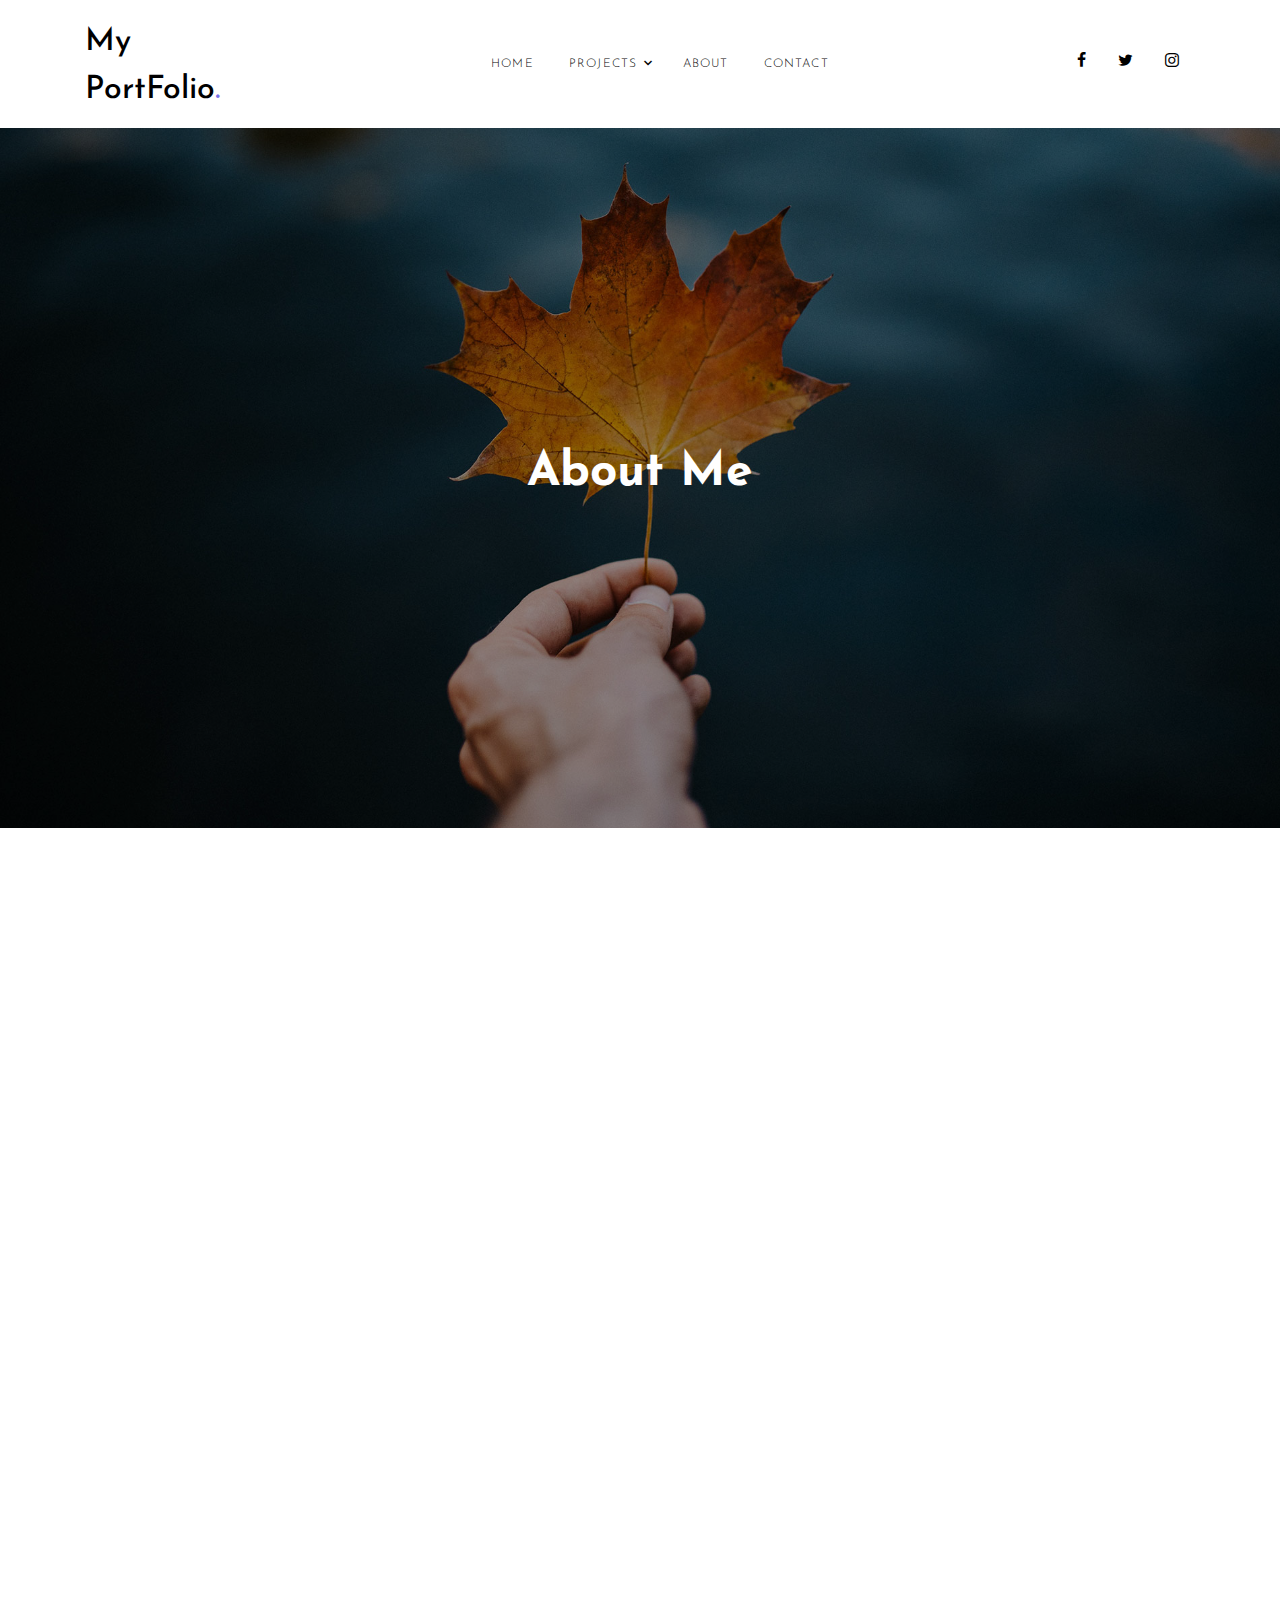
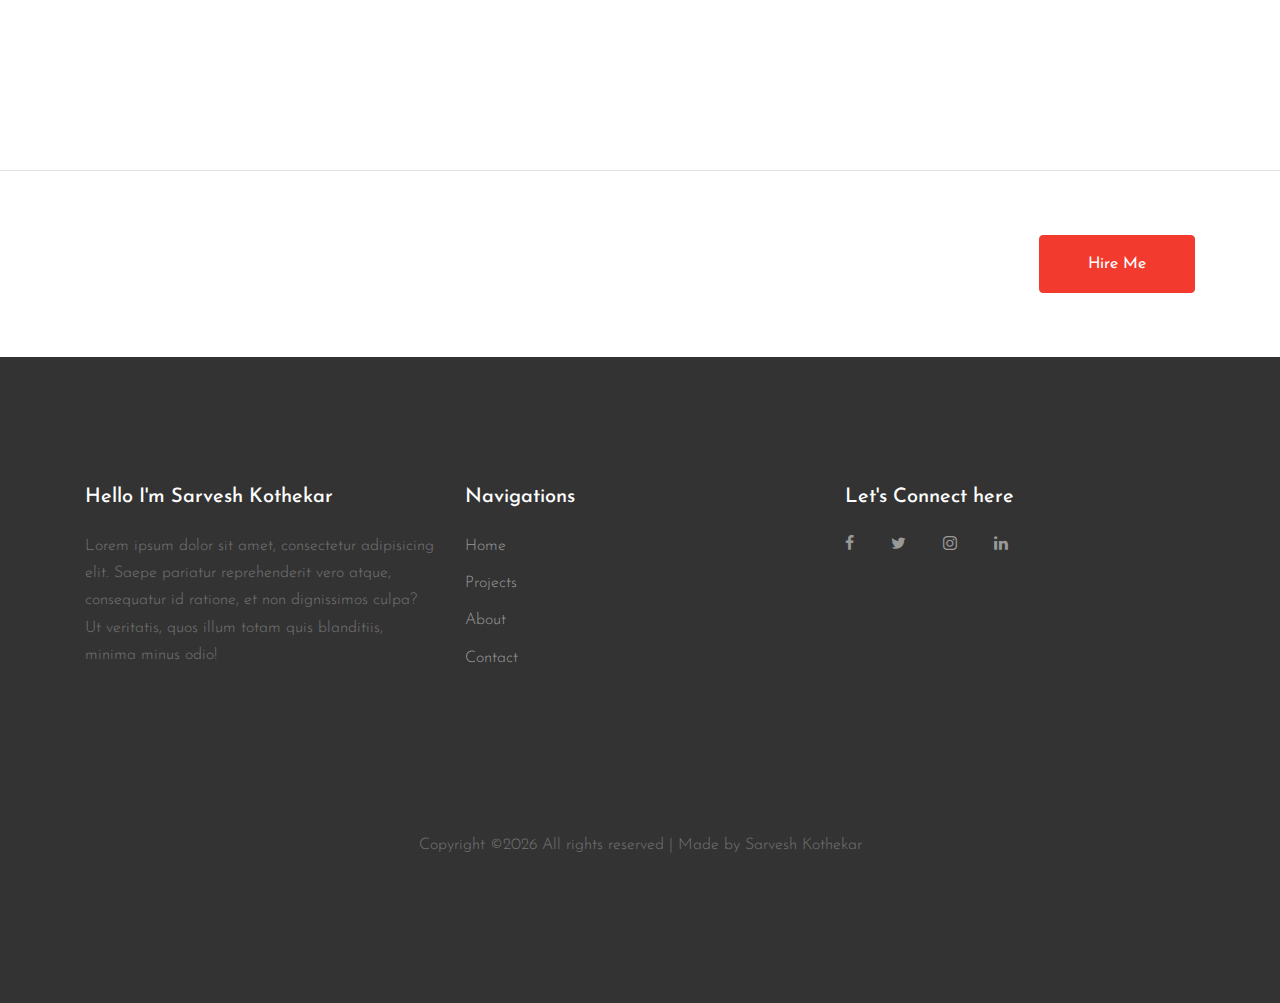
==== commit c77e06f9: "third commit" ====
--- a/about.html
+++ b/about.html
@@ -3,9 +3,7 @@
   <head>
     <title>Sarvesh Kothekar</title>
     <!-- adding icon here-->
-    <link rel = "icon" href =  
-    "https://media.geeksforgeeks.org/wp-content/cdn-uploads/gfg_200X200.png" 
-            type = "image/x-icon"> 
+    <link rel = "icon" href =  "images/bunty.jpg" type = "image/x-icon"> 
     <meta charset="utf-8">
     <meta name="viewport" content="width=device-width, initial-scale=1, shrink-to-fit=no">
 
@@ -118,7 +116,7 @@
       <div class="container">
         <div class="row mb-5">
             <div class="col-md-6  mb-5">
-              <img src="images/person_7.jpg" alt="Images" class="img-fluid">
+              <img src="images/sk.jpg" alt="Images" class="img-fluid">
             </div>
             <div class="col-md-5 ml-auto">
               <h3 class="text-black mb-3">Hello! I'm Sarvesh Kothekar</h3>
--- a/css/style.css
+++ b/css/style.css
@@ -24,6 +24,8 @@
 
 .text-black {
   color: #000 !important; }
+  .text-white {
+    color: #fff !important; }  
 
 .bg-black {
   background: #000 !important; }
@@ -519,7 +521,7 @@
     min-height: 600px;
     height: calc(100vh - 73px); }
   .site-blocks-cover.inner-page-cover, .site-blocks-cover.inner-page-cover .row {
-    min-height: 600px;
+    min-height: 700px;
     height: calc(30vh); }
   .site-blocks-cover h2, .site-blocks-cover h3, .site-blocks-cover h4, .site-blocks-cover h5 {
     color: #fff; }
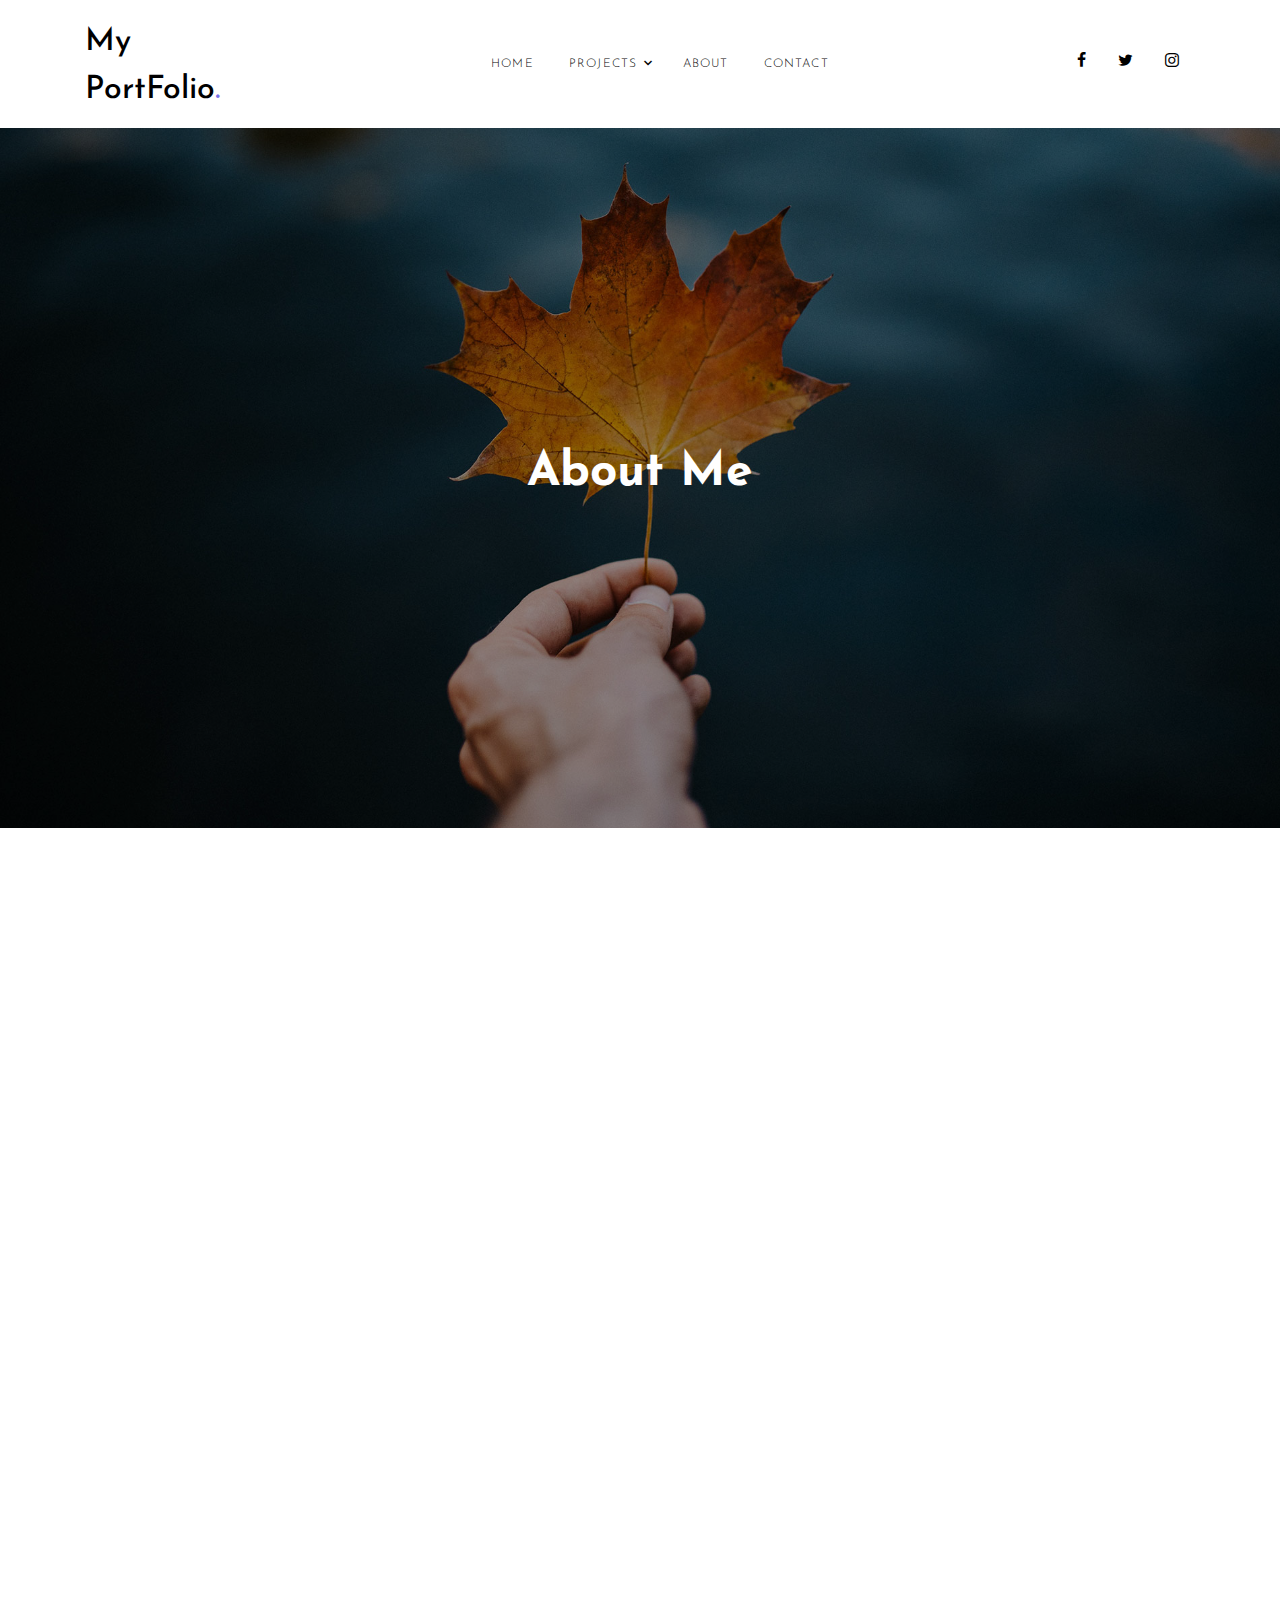
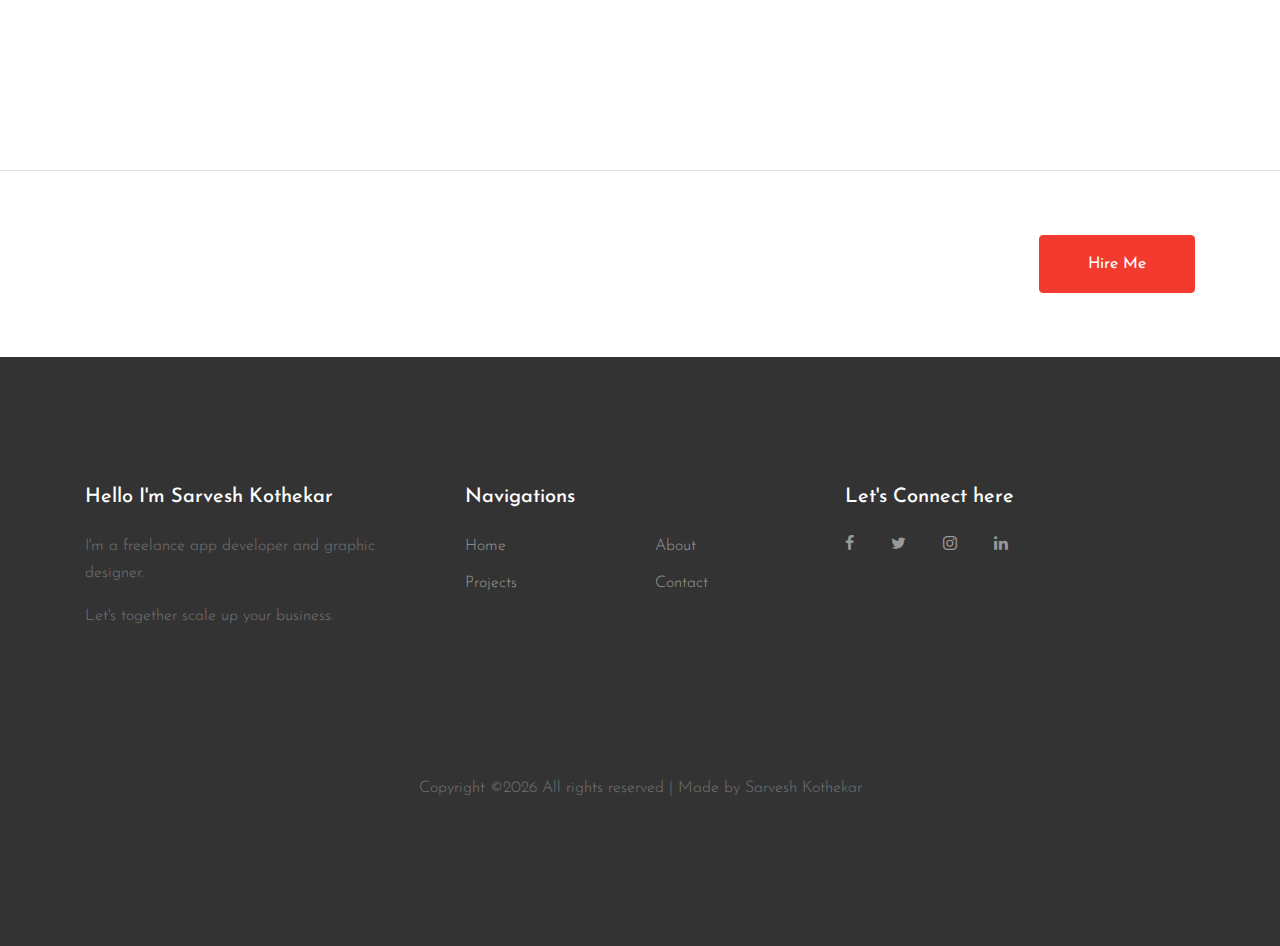
==== commit b7950954: "5th commit" ====
--- a/about.html
+++ b/about.html
@@ -120,8 +120,10 @@
             </div>
             <div class="col-md-5 ml-auto">
               <h3 class="text-black mb-3">Hello! I'm Sarvesh Kothekar</h3>
-              <p>Lorem ipsum dolor sit amet, consectetur adipisicing elit. Possimus vel tenetur explicabo necessitatibus, ad soluta consectetur illo qui voluptatem. Quis soluta maiores eum. Iste modi voluptatum in repudiandae fugiat suscipit dolorum harum, porro voluptate quis? Alias repudiandae dicta doloremque voluptates soluta repellendus, unde laborum quo nam, ullam facere voluptatem similique.</p>
-              <p>Lorem ipsum dolor sit amet, consectetur adipisicing elit. Eaque praesentium maiores suscipit, ipsum repellat. Commodi numquam voluptas, consectetur itaque, fugit quisquam expedita fugiat, nulla ipsum inventore neque alias aperiam dicta.</p>
+              <h4>Hey there looking for an app developer or a graphic designer who could take your business to a new level?</h4>
+              <p>Welcome my name is Sarvesh Kothekar and I'm a freelance app developer and designer that will drive traffic and explode on social media.
+                With my background in mobile applications and designing, my unique copy will get your business the attention it demands.</p>
+              <p>When you work with me, you’ll find that I’m easy going, pay close attention to detail and always design with your brand in mind</p>
               <p class="mt-5 mb-3">Let's connect</p>
               <p>
                 <a href="https://twitter.com/KothekarSarvesh" class="pr-2"><span class="icon-twitter"></span></a>
@@ -189,7 +191,7 @@
      </div>
    </div>-->
 
-   <div class="site-section border-bottom">
+   <div id="projects" class="site-section border-bottom">
     <div class="container">
       <div class="row text-center justify-content-center mb-5">
         <div class="col-md-7" data-aos="fade-up">
@@ -201,7 +203,7 @@
         <div class="col-md-6 col-lg-4" data-aos="fade-up" data-aos-delay="100">
           <a class="image-gradient" href="appDevPage.html">
             <figure>
-              <img src="images/img_1.jpg" alt="" class="img-fluid">
+              <img src="images/doctor/doctor.jpg" alt="" class="img-fluid">
             </figure>
             <div class="text">
               <h3>Doctors App</h3>
@@ -212,7 +214,7 @@
         <div class="col-md-6 col-lg-4" data-aos="fade-up" data-aos-delay="200">
           <a class="image-gradient" href="appDevPage.html">
             <figure>
-              <img src="images/img_2.jpg" alt="" class="img-fluid">
+              <img src="images/emart/eCommerce.jpg" alt="" class="img-fluid">
             </figure>
             <div class="text">
               <h3>E-commerce</h3>
@@ -223,7 +225,7 @@
         <div class="col-md-6 col-lg-4" data-aos="fade-up" data-aos-delay="300">
           <a class="image-gradient" href="appDevPage.html">
             <figure>
-              <img src="images/img_3.jpg" alt="" class="img-fluid">
+              <img src="images/news/news.jpg" alt="" class="img-fluid">
             </figure>
             <div class="text">
               <h3>News App</h3>
@@ -234,7 +236,7 @@
         <div class="col-md-6 col-lg-4" data-aos="fade-up" data-aos-delay="400">
           <a class="image-gradient" href="appDevPage.html">
             <figure>
-              <img src="images/img_4.jpg" alt="" class="img-fluid">
+              <img src="images/vending/vending.jpg" alt="" class="img-fluid">
             </figure>
             <div class="text">
               <h3>Vending machine(GUI)</h3>
@@ -245,7 +247,7 @@
         <div class="col-md-6 col-lg-4" data-aos="fade-up" data-aos-delay="500">
           <a class="image-gradient" href="graphicPage.html">
             <figure>
-              <img src="images/img_5.jpg" alt="" class="img-fluid">
+              <img src="images/DesignTB.jpg" alt="" class="img-fluid">
             </figure>
             <div class="text">
               <h3>Designs</h3>
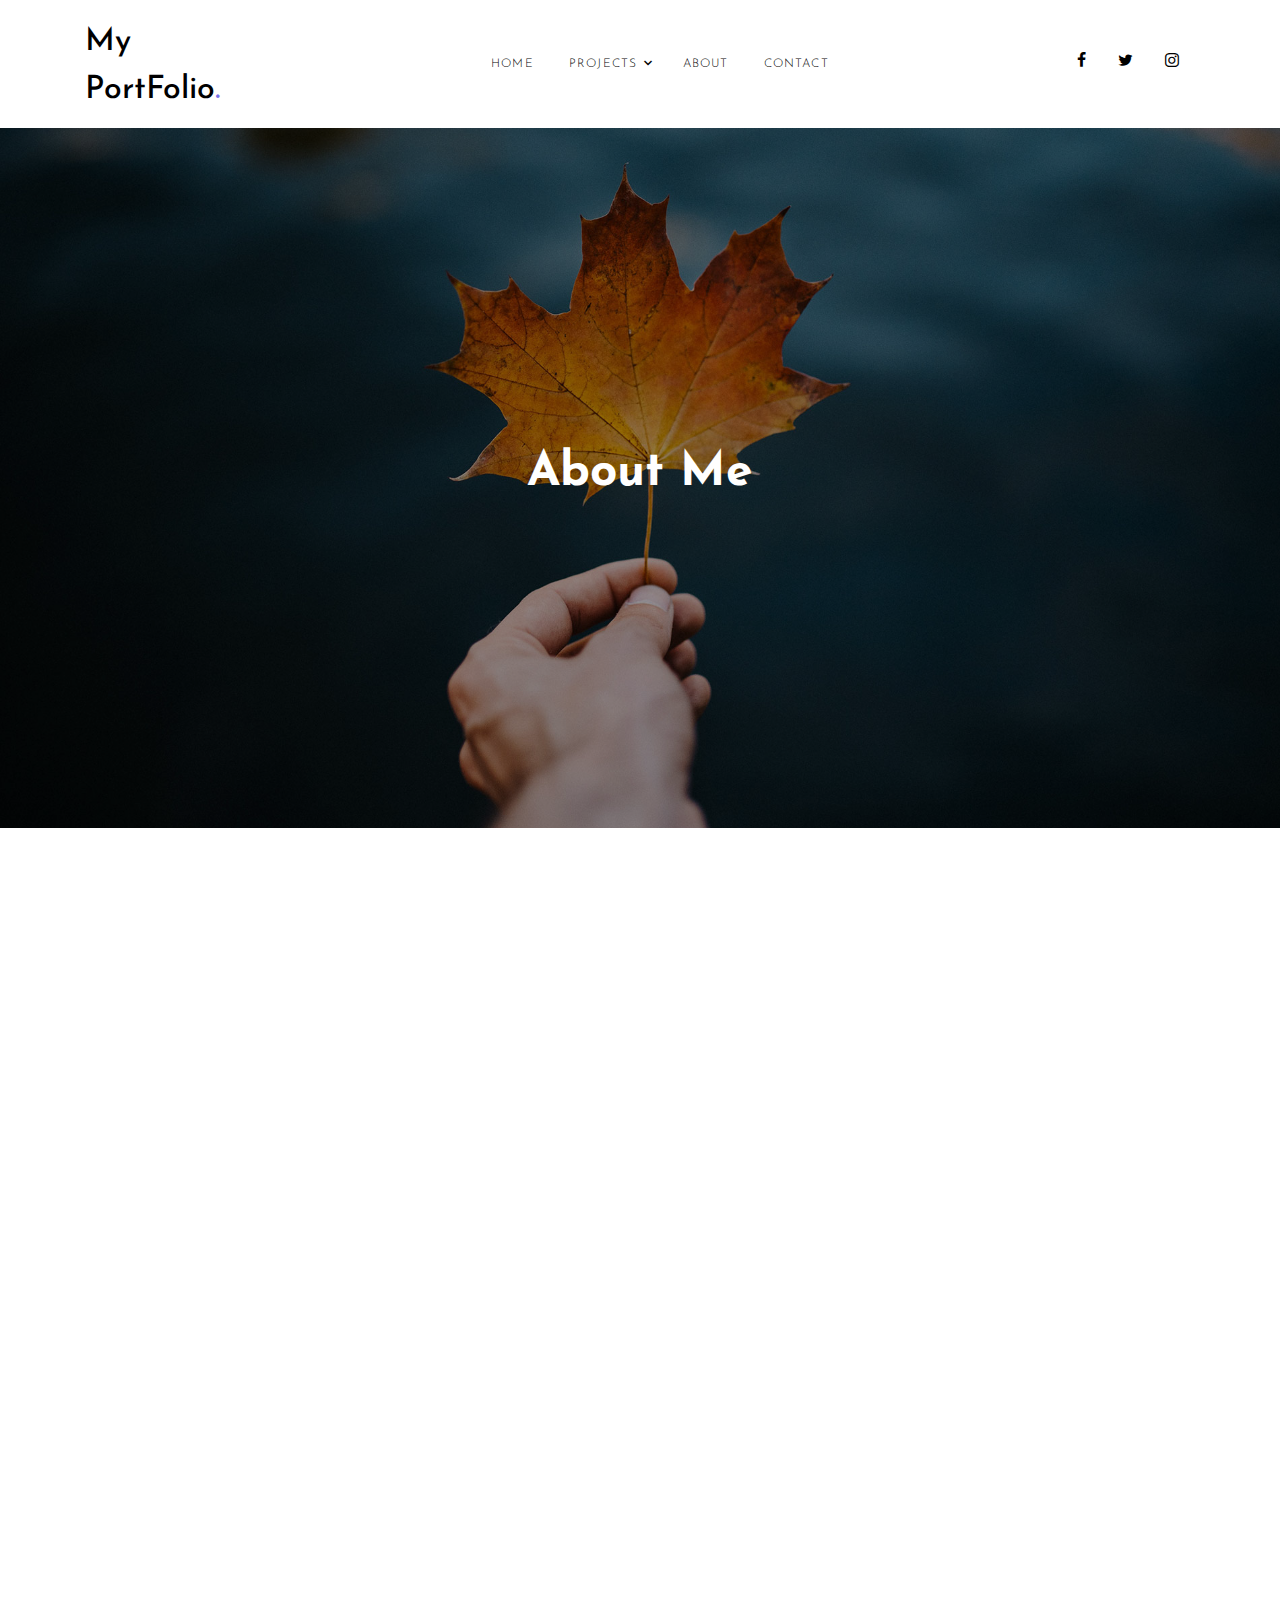
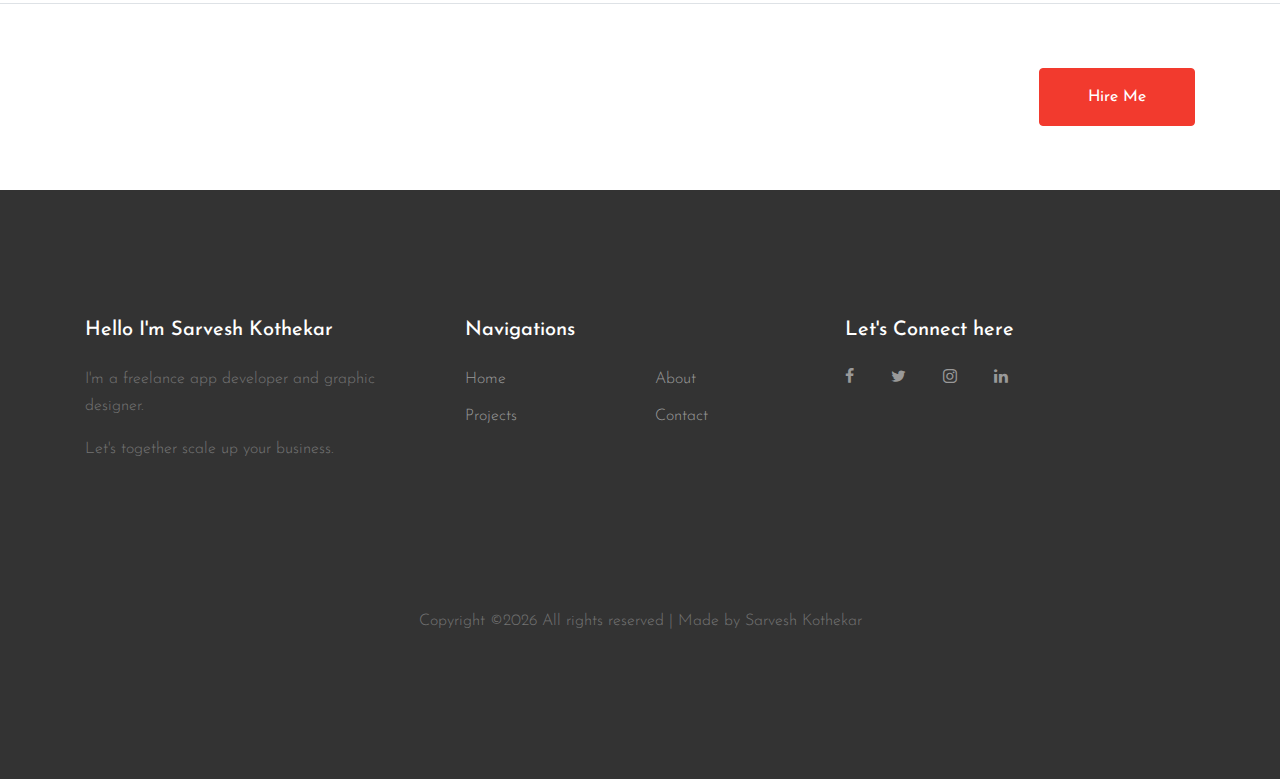
==== commit 705cf183: "5th commit" ====
--- a/about.html
+++ b/about.html
@@ -121,9 +121,8 @@
             <div class="col-md-5 ml-auto">
               <h3 class="text-black mb-3">Hello! I'm Sarvesh Kothekar</h3>
               <h4>Hey there looking for an app developer or a graphic designer who could take your business to a new level?</h4>
-              <p>Welcome my name is Sarvesh Kothekar and I'm a freelance app developer and designer that will drive traffic and explode on social media.
-                With my background in mobile applications and designing, my unique copy will get your business the attention it demands.</p>
-              <p>When you work with me, you’ll find that I’m easy going, pay close attention to detail and always design with your brand in mind</p>
+              <p>Welcome, My name is Sarvesh Kothekar and I'm a freelance app developer and graphic designer who could drive off the traffic and explode on social media platforms.</p>
+              <p>With my profound exactness in Mobile Application Development and Graphic Designing abilities, your business can get the unique attention it demands.</p>
               <p class="mt-5 mb-3">Let's connect</p>
               <p>
                 <a href="https://twitter.com/KothekarSarvesh" class="pr-2"><span class="icon-twitter"></span></a>
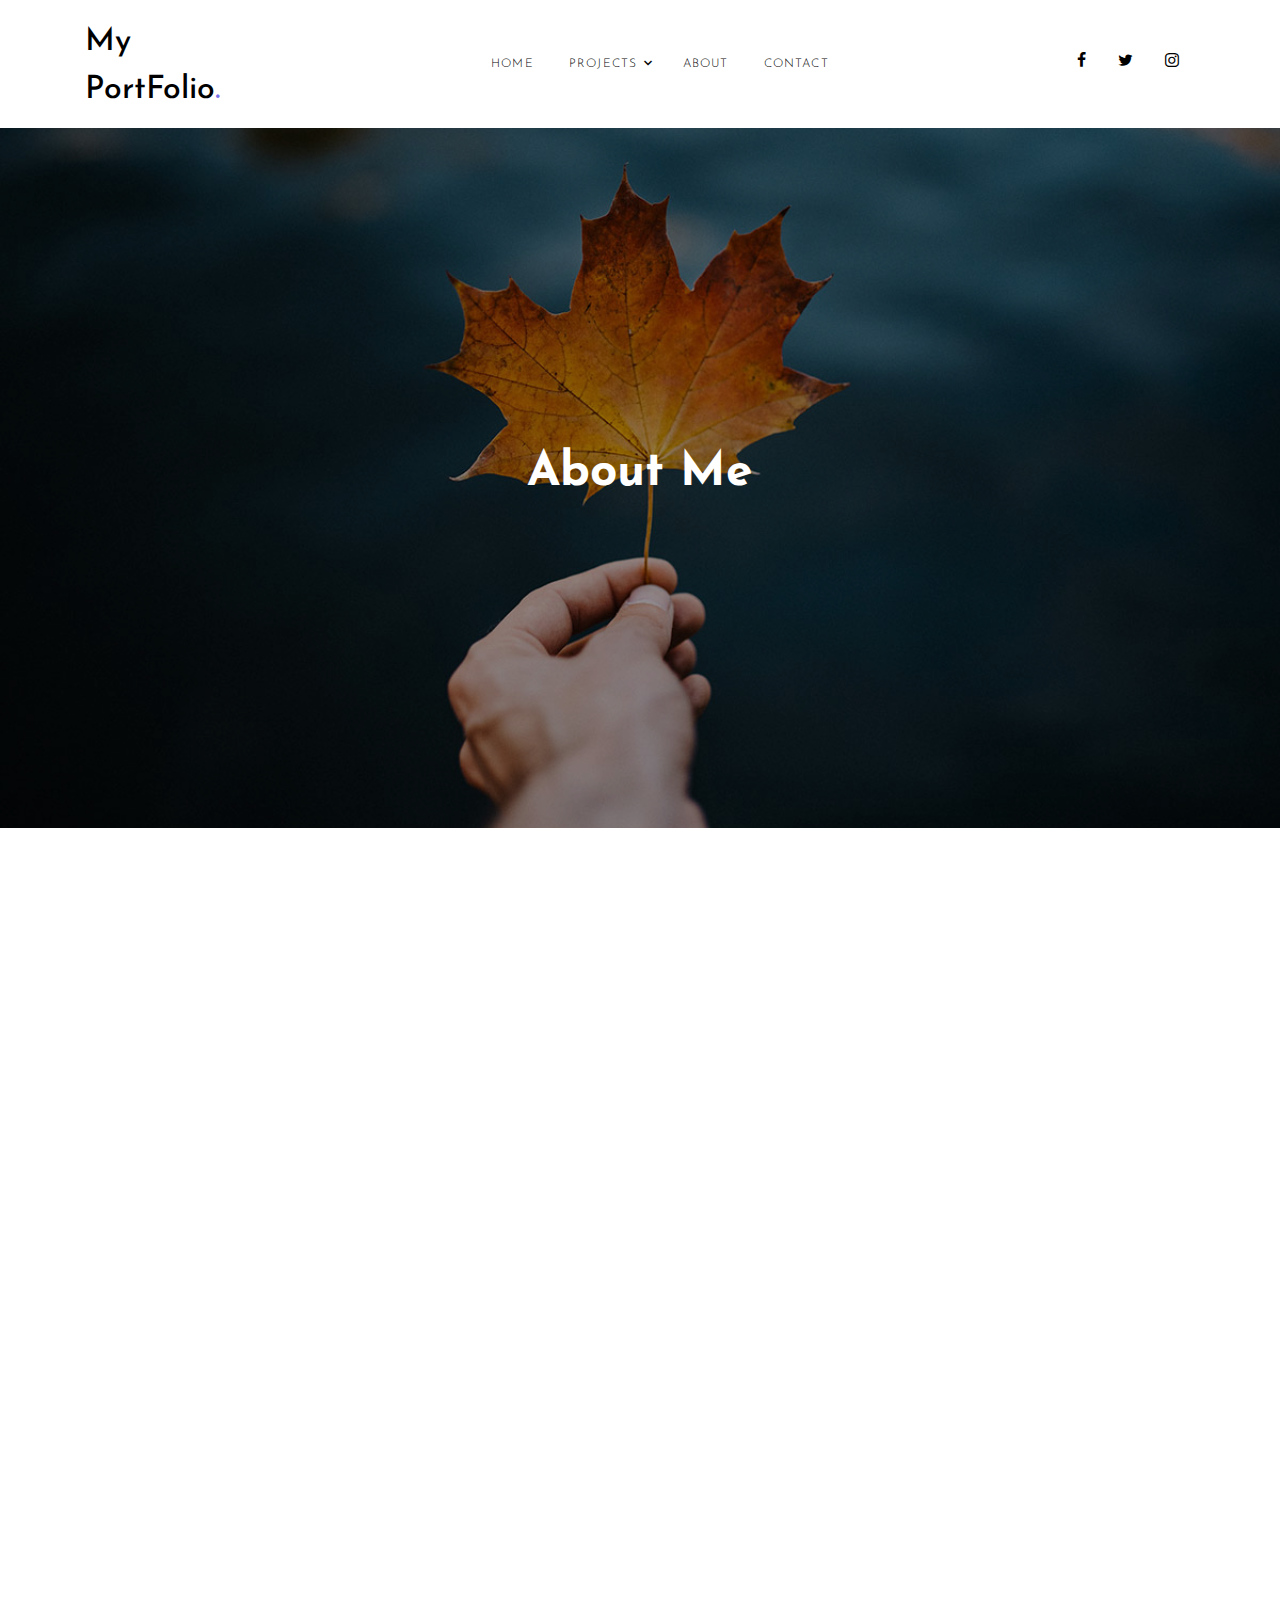
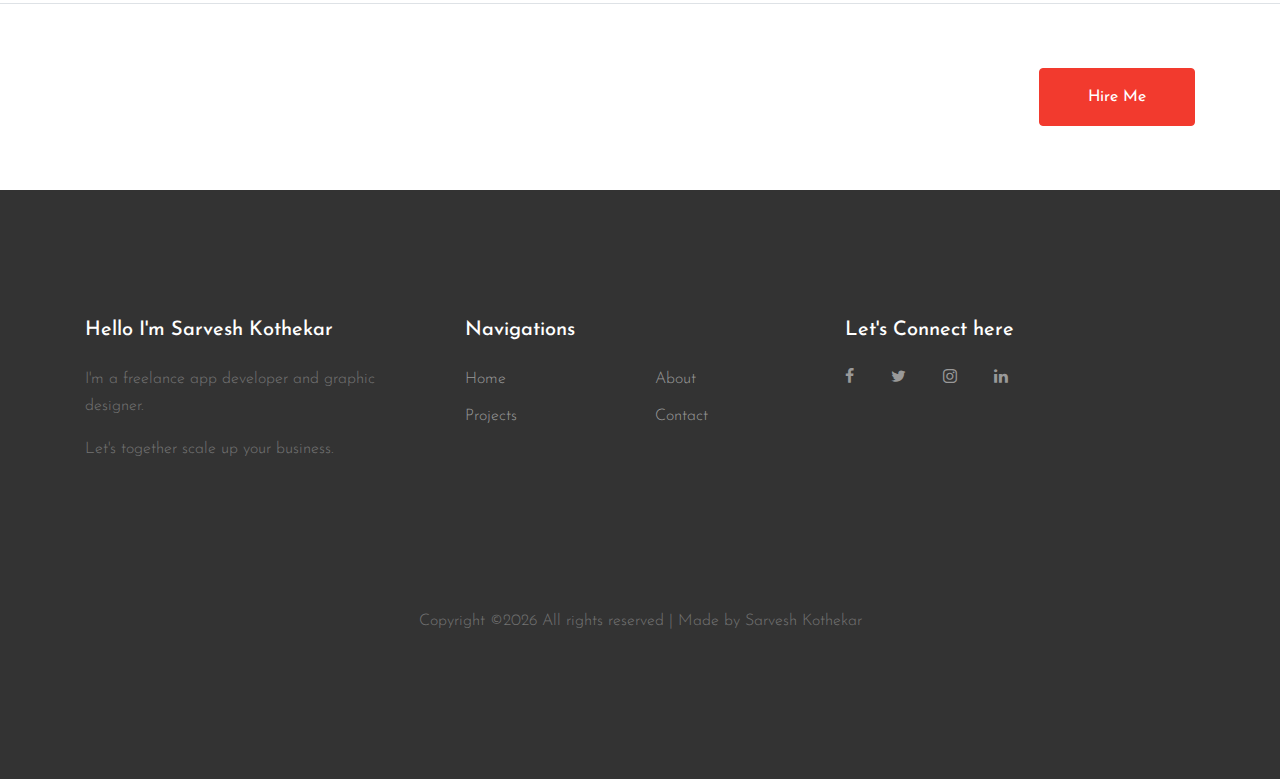
==== commit d725829e: "final" ====
--- a/about.html
+++ b/about.html
@@ -100,7 +100,7 @@
       </header>
 
 
-    <div class="site-blocks-cover overlay inner-page-cover" style="background-image: url('images/hero_bg_2.jpg');" data-stellar-background-ratio="0.5">
+    <div class="site-blocks-cover overlay inner-page-cover" style="background-image: url('images/big-images/nature_big_1.jpg');" data-stellar-background-ratio="0.5">
       <div class="container">
         <div class="row align-items-center justify-content-center">
           <div class="col-md-7 text-center" data-aos="fade-up">
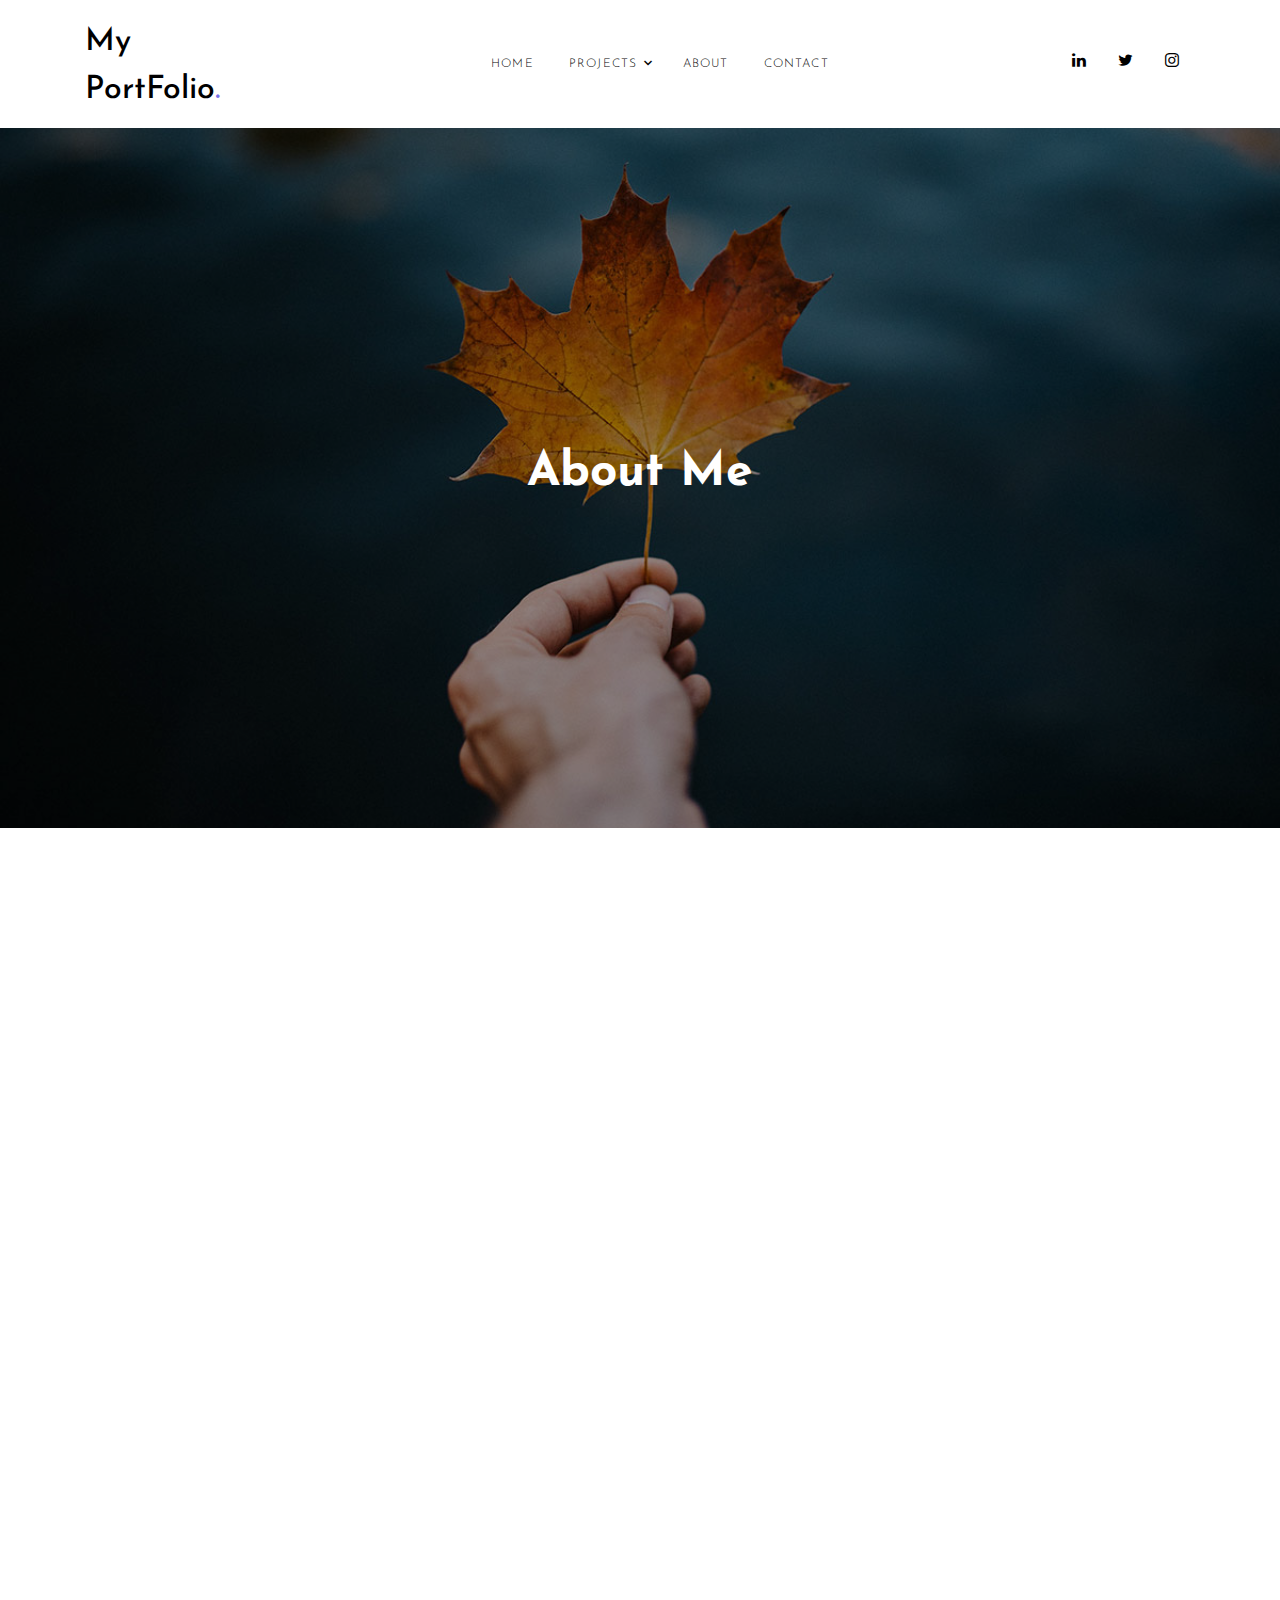
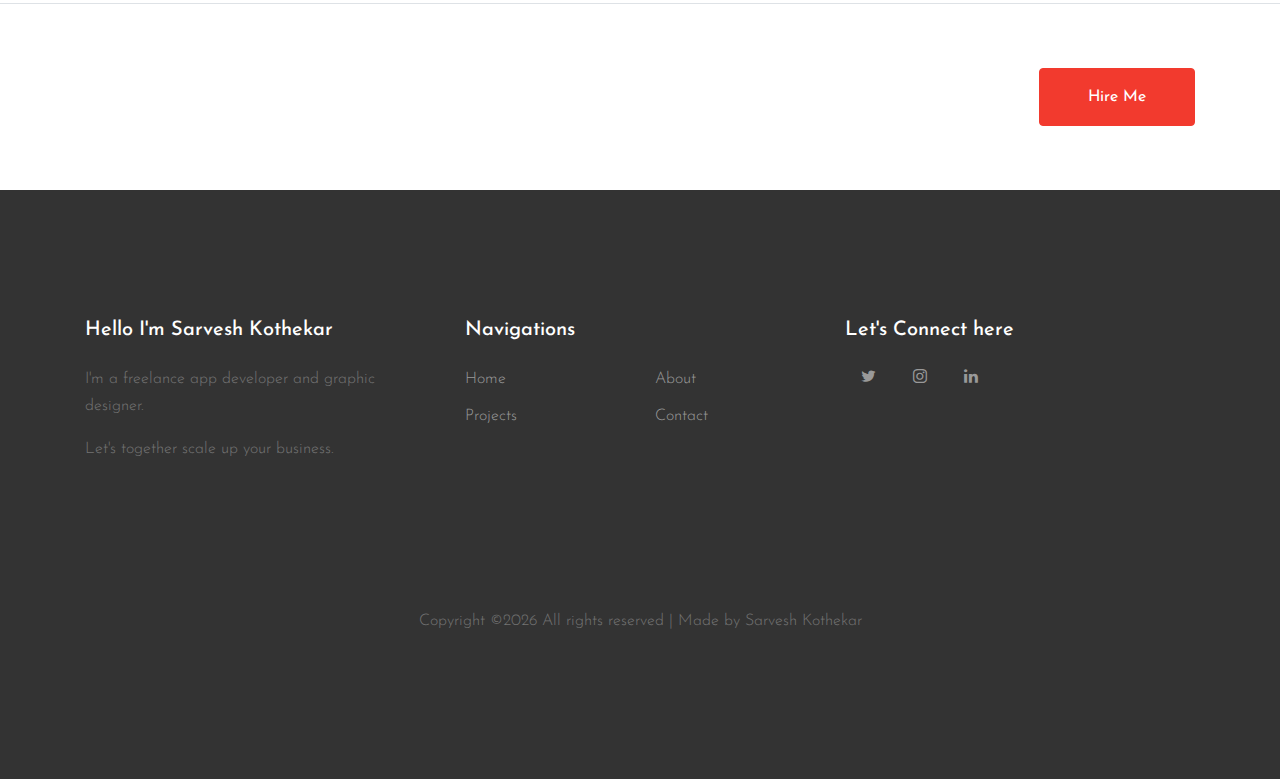
==== commit ffac107c: "adress removed" ====
--- a/about.html
+++ b/about.html
@@ -79,8 +79,7 @@
             <div class="d-none d-xl-inline-block">
               <ul class="site-menu js-clone-nav ml-auto list-unstyled d-flex text-right mb-0" data-class="social">
                 <li>
-                  <a href="https://www.facebook.com/sarvesh.kothekar/" class="pl-0 pr-3" target="_blank"><span class="icon-facebook"></span></a>
-                </li>
+                  <a href="https://www.linkedin.com/in/sarvesh-kothekar-156672183/" class="pl-3 pr-3" target="_blank"><span class="icon-linkedin"></span></a></li>
                 <li>
                   <a href="https://twitter.com/KothekarSarvesh" class="pl-3 pr-3" target="_blank"><span class="icon-twitter"></span></a>
                 </li>
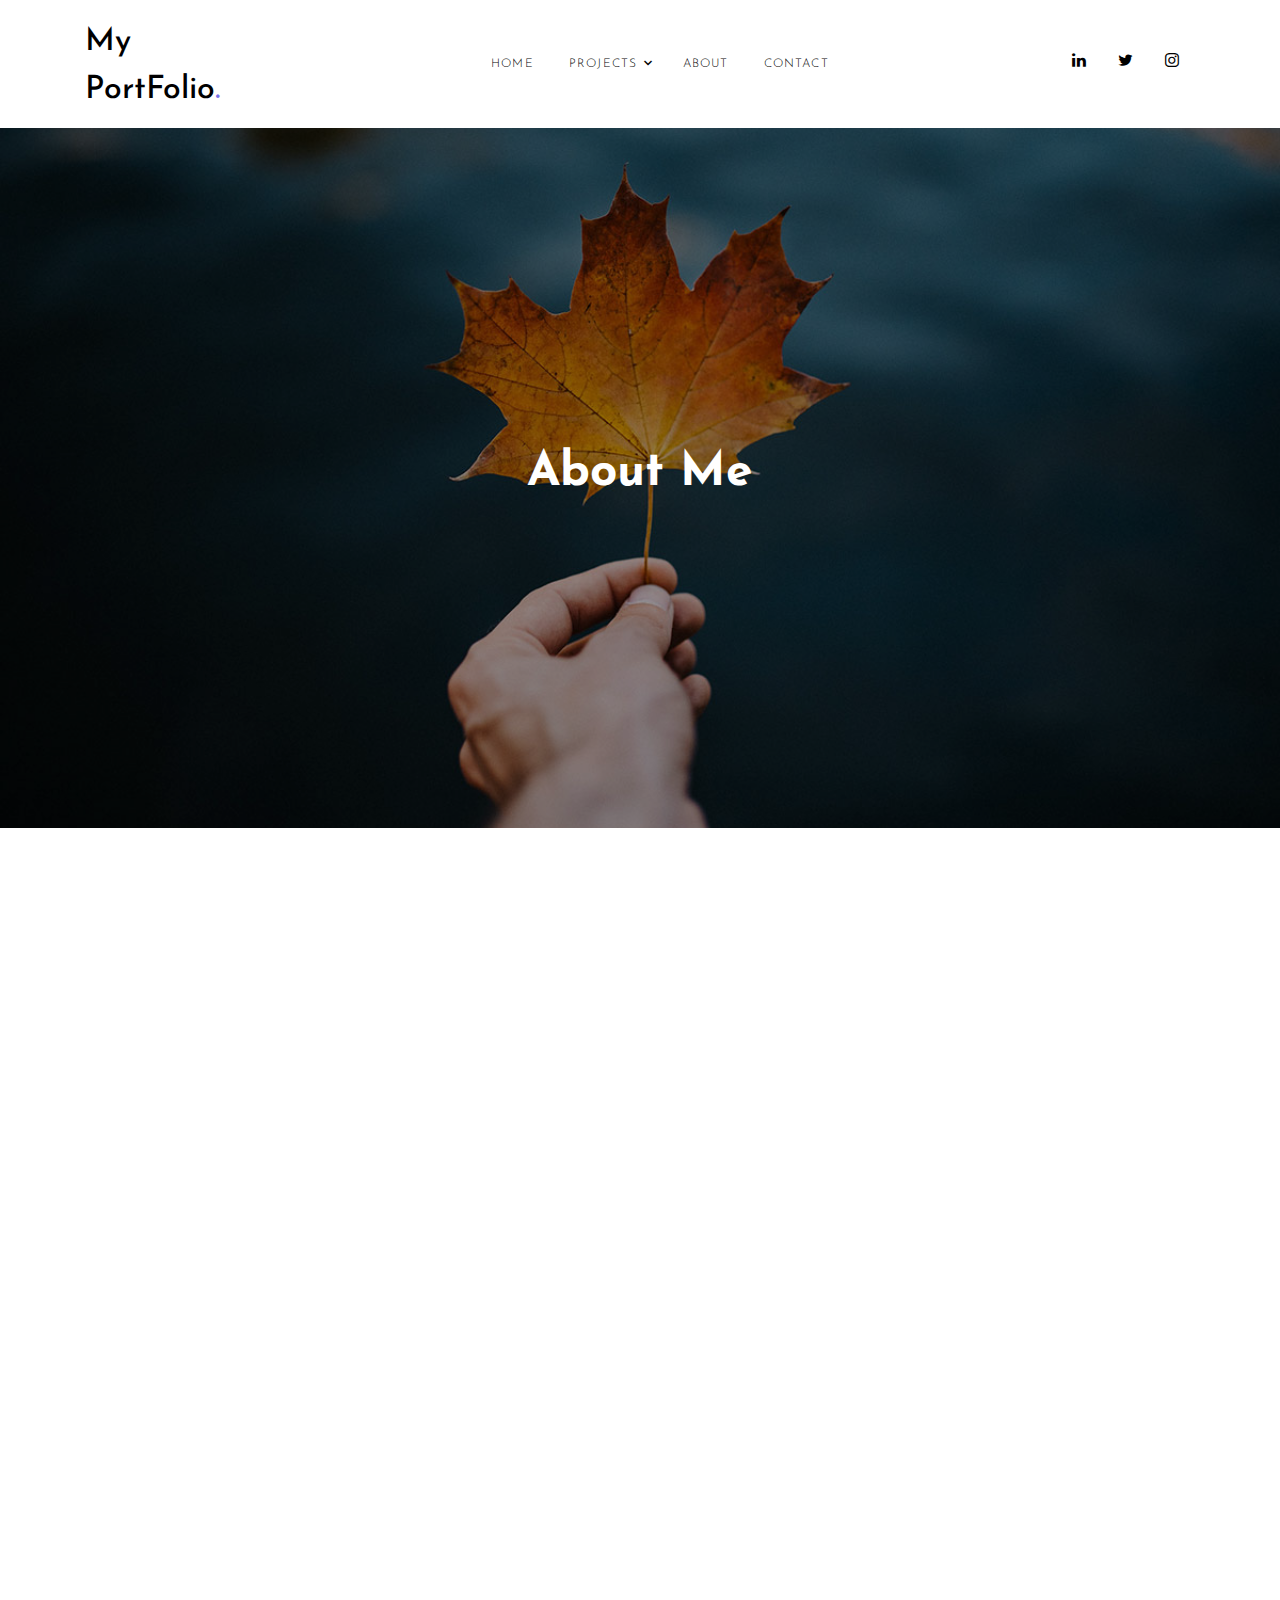
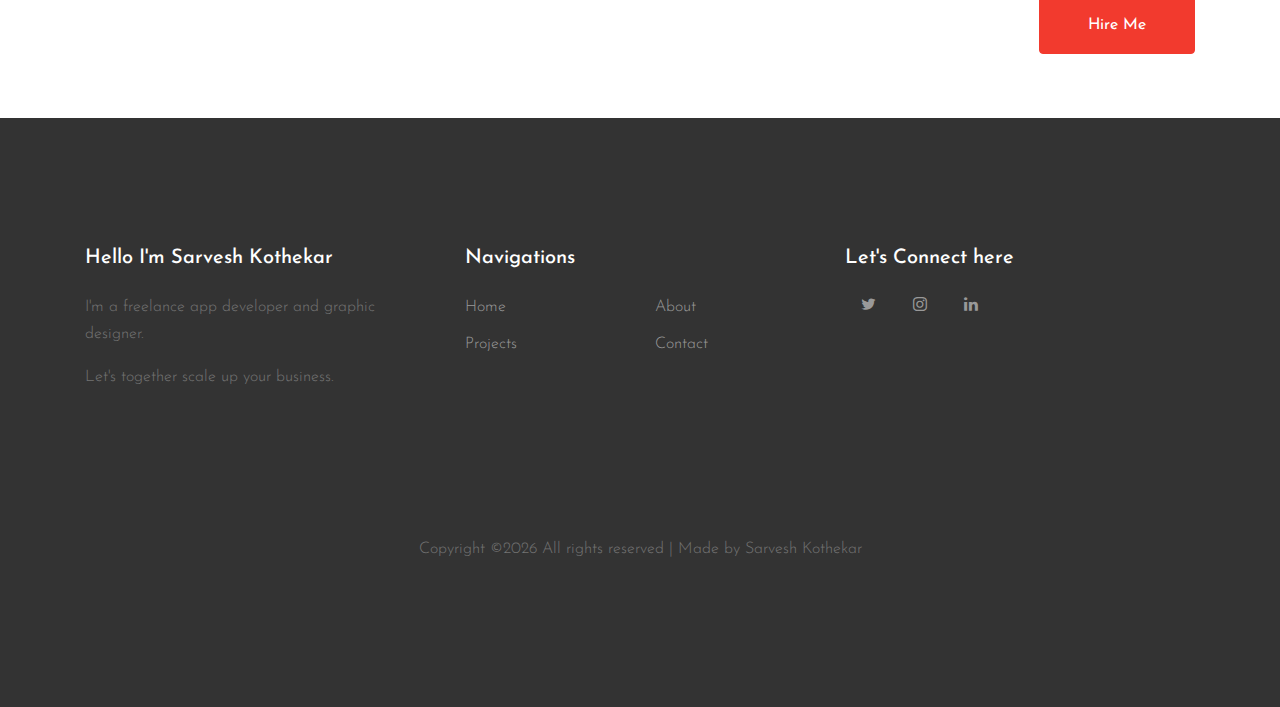
==== commit 21121394: "Add files via upload" ====
--- a/about.html
+++ b/about.html
@@ -142,13 +142,13 @@
         </div>
         <div class="row">
           <div class="col-md-12">
-            <h2 class="h5">Android development(java)</h2>
+            <!-- <h2 class="h5">Android development(java)</h2>
             <div class="progress mb-4">
               <div class="progress-bar" role="progressbar" style="width: 80%;" aria-valuenow="80" aria-valuemin="0" aria-valuemax="100">80%</div>
-            </div>
+            </div> -->
             <h2 class="h5">Cross-platform app(Flutter)</h2>
             <div class="progress mb-4">
-              <div class="progress-bar" role="progressbar" style="width: 60%;" aria-valuenow="60" aria-valuemin="0" aria-valuemax="100">60%</div>
+              <div class="progress-bar" role="progressbar" style="width: 75%;" aria-valuenow="75" aria-valuemin="0" aria-valuemax="100">75%</div>
             </div>
             <h2 class="h5">Adobe Photoshop</h2>
             <div class="progress mb-4">
